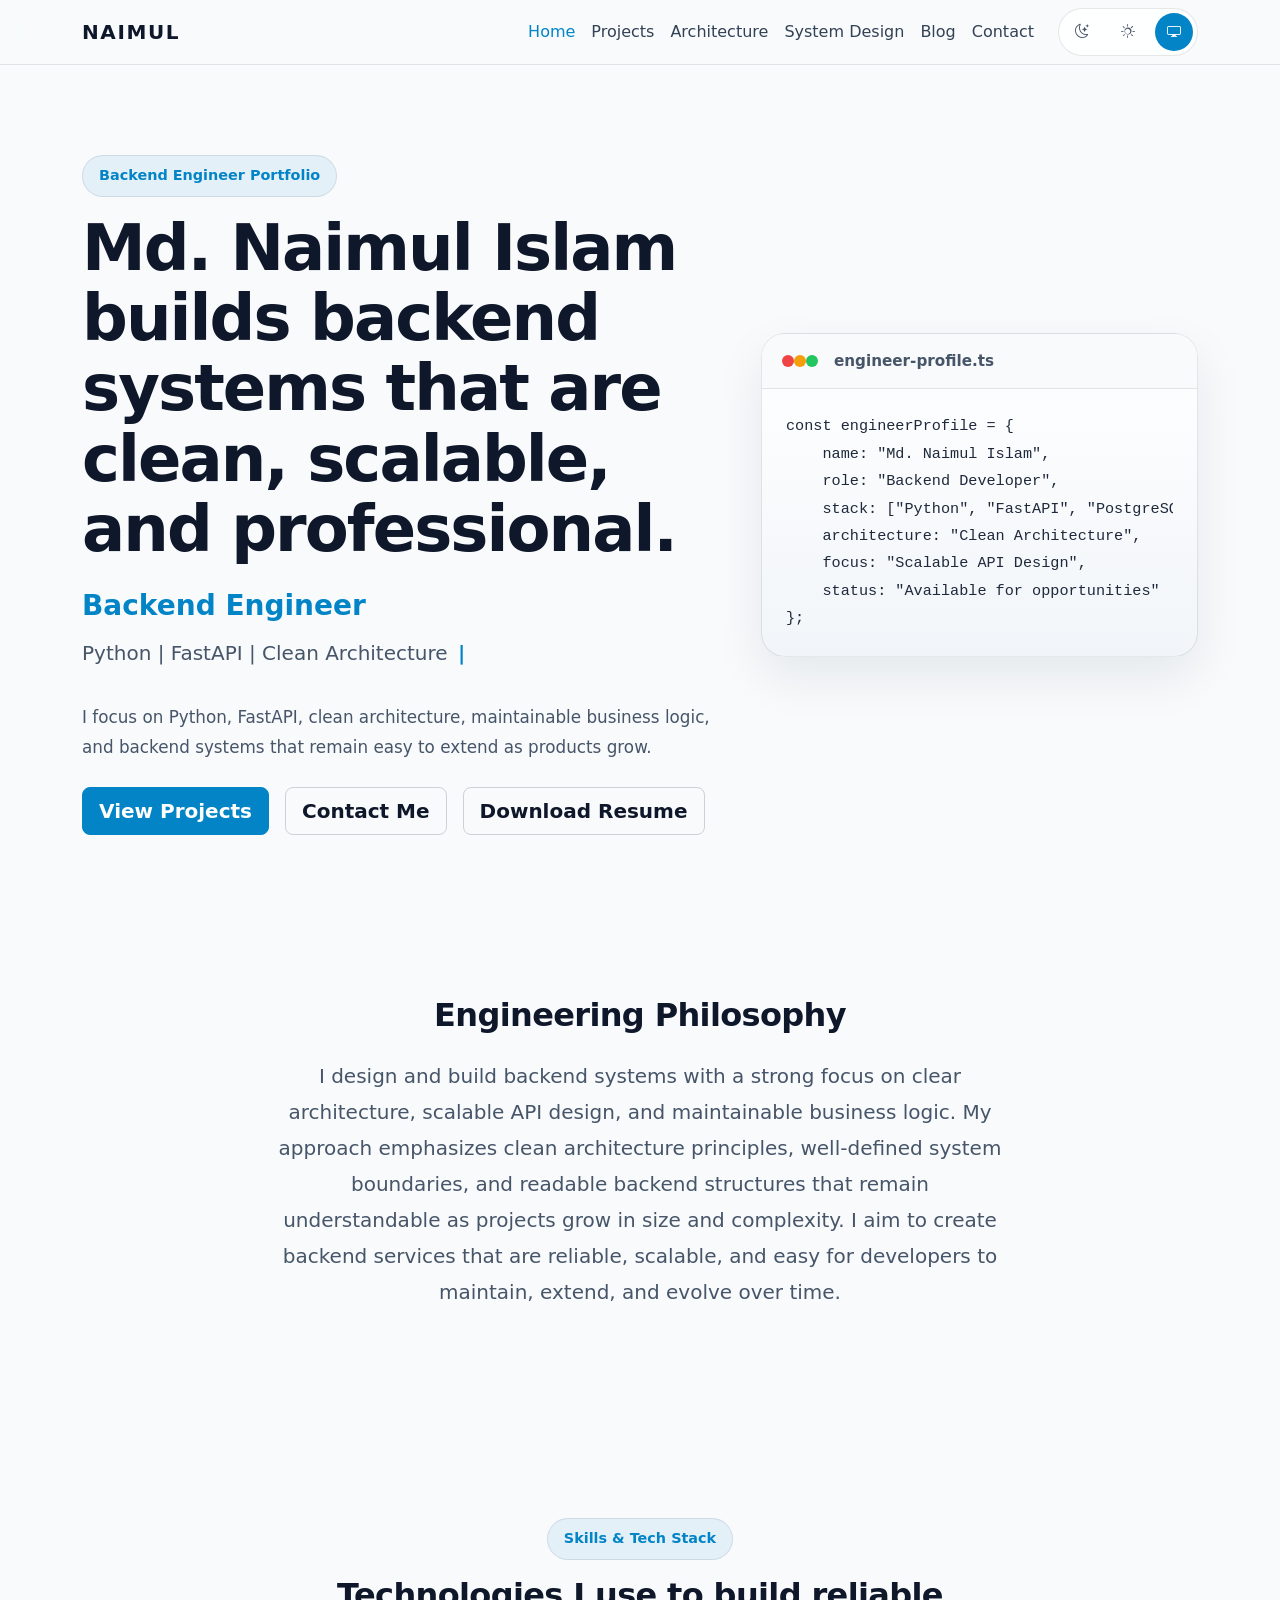
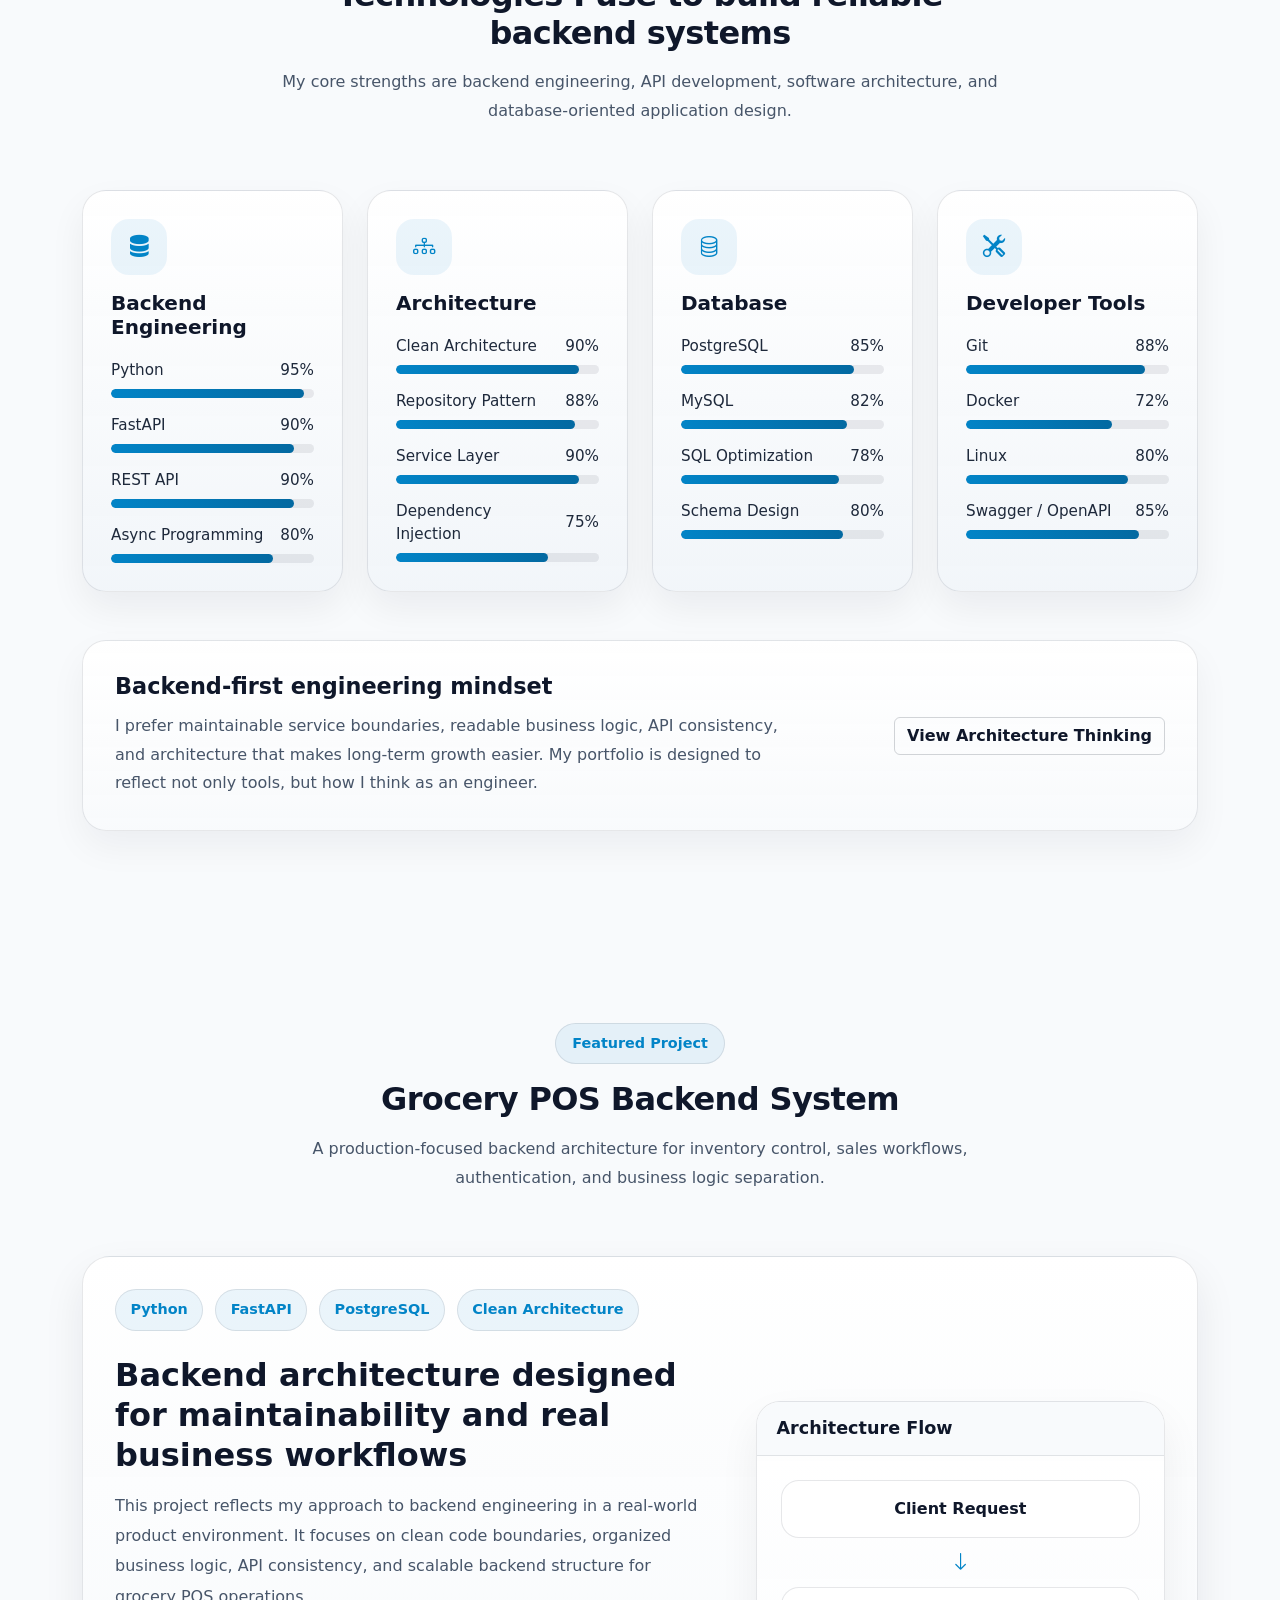
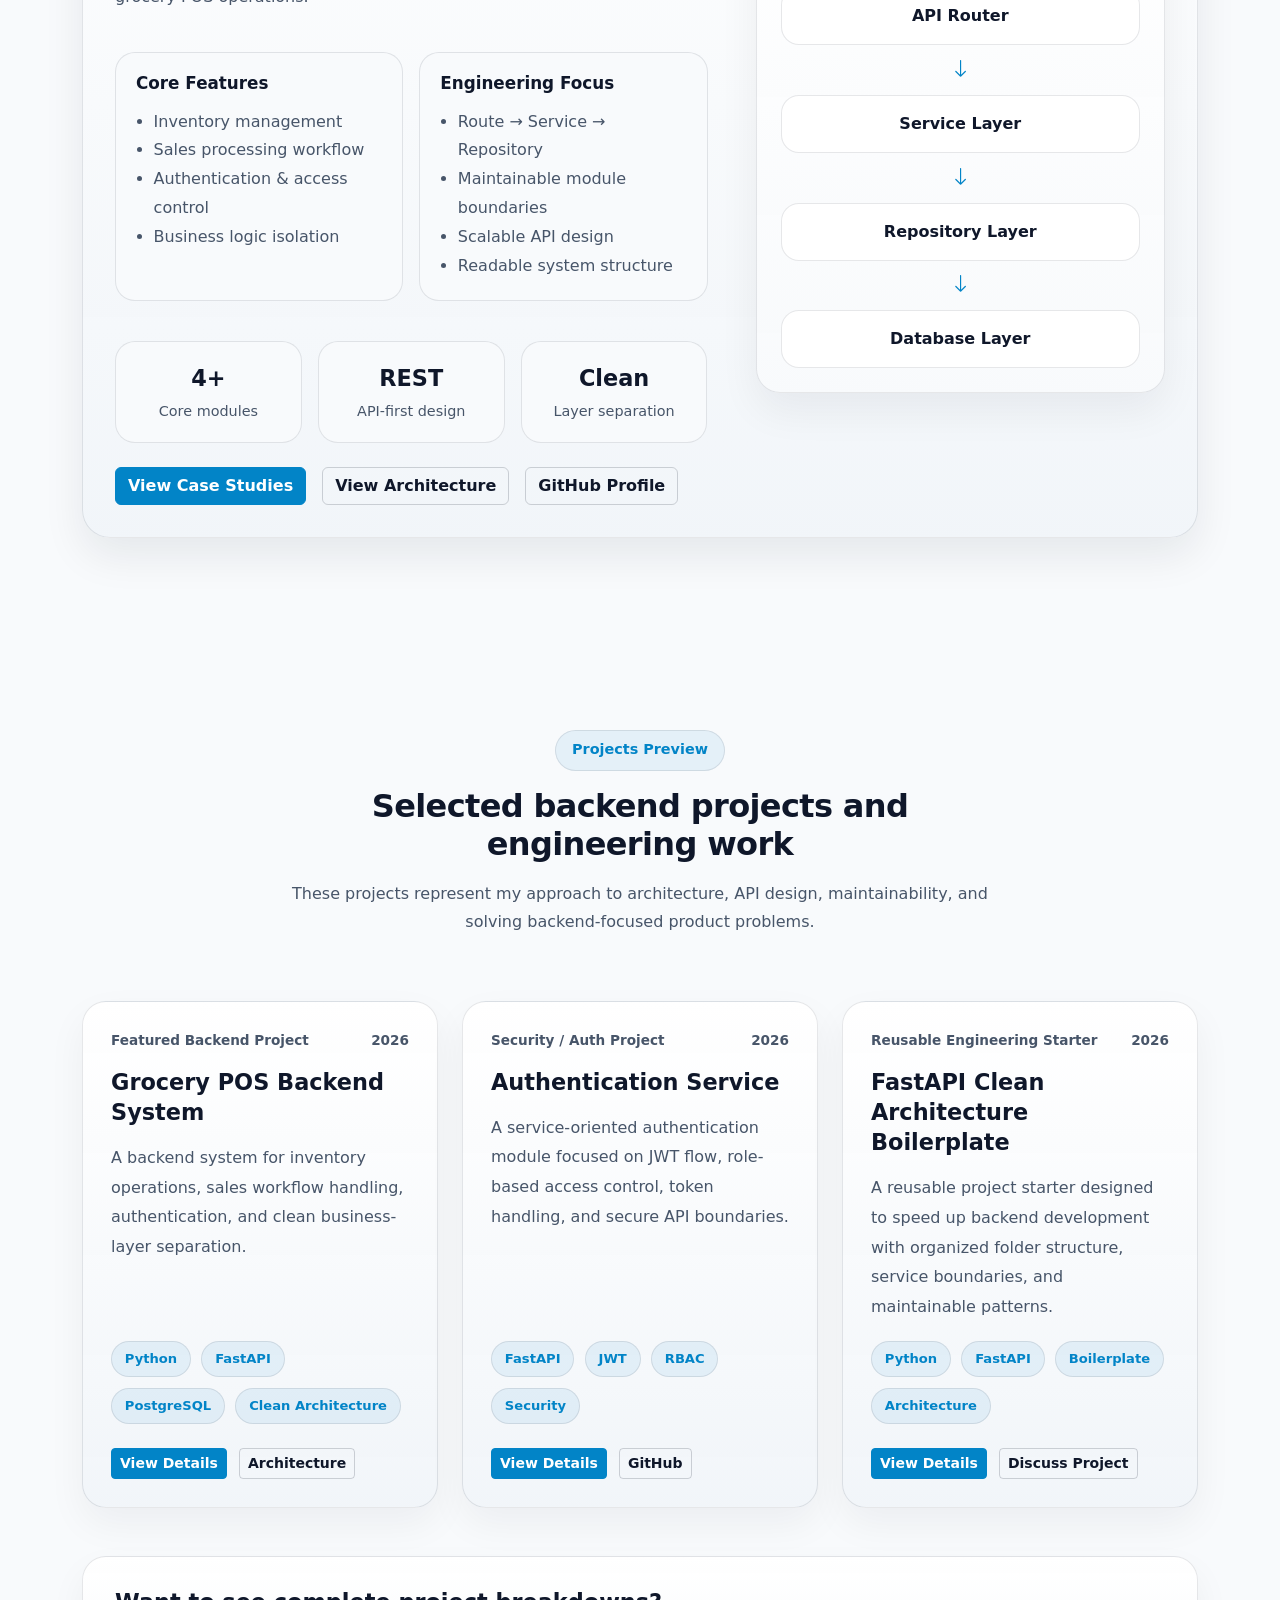
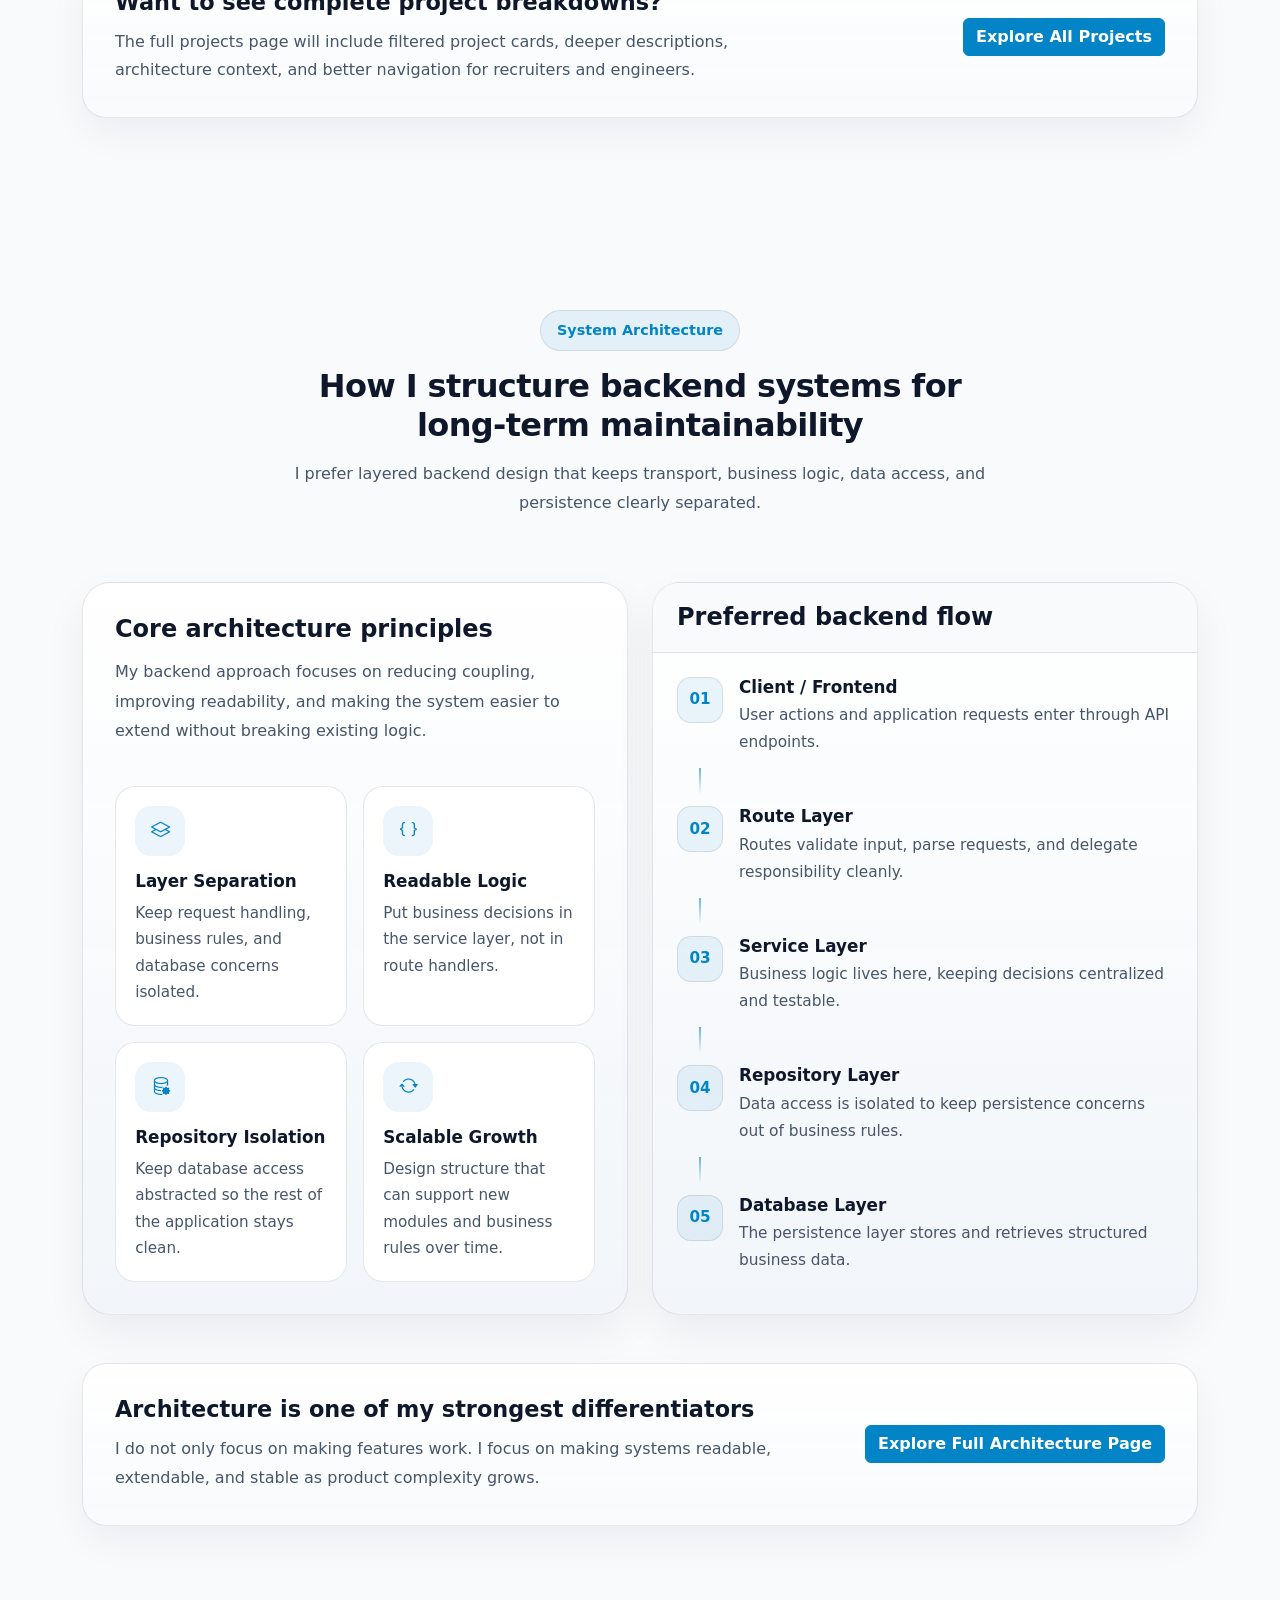
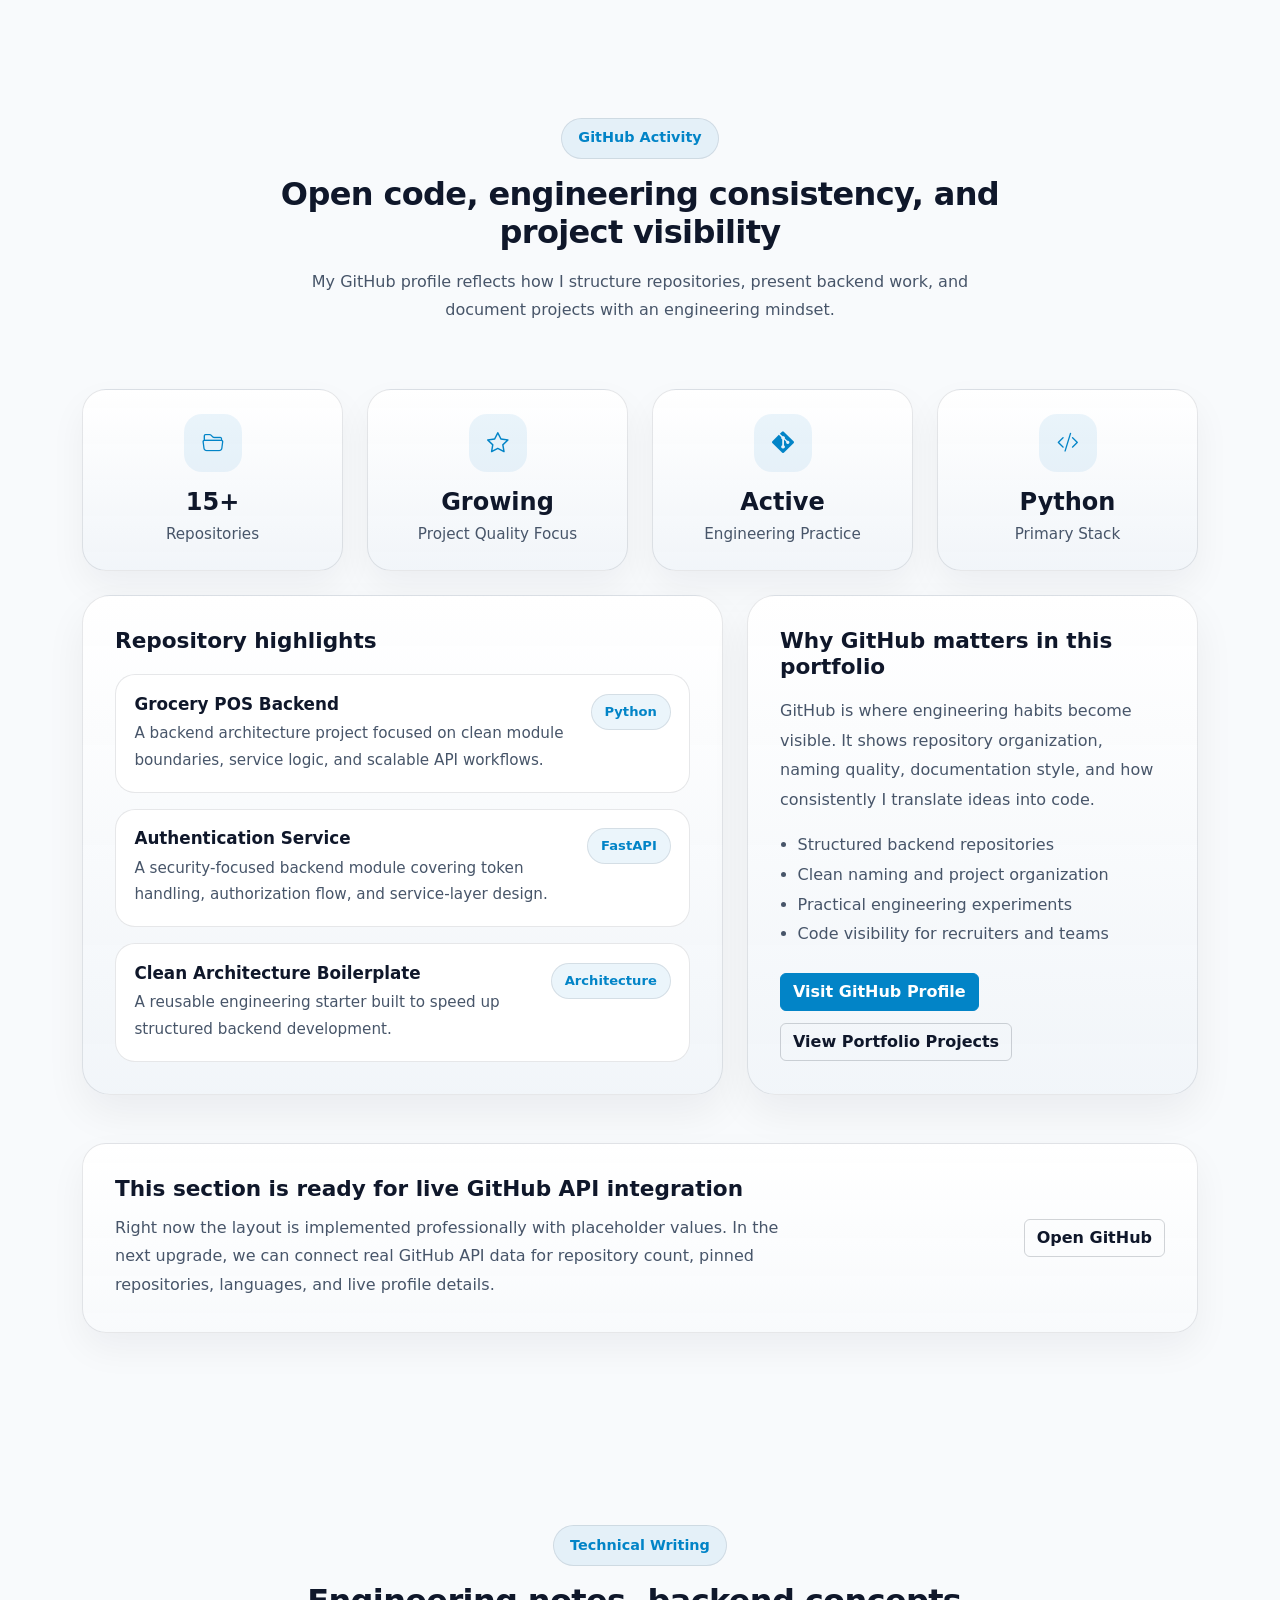
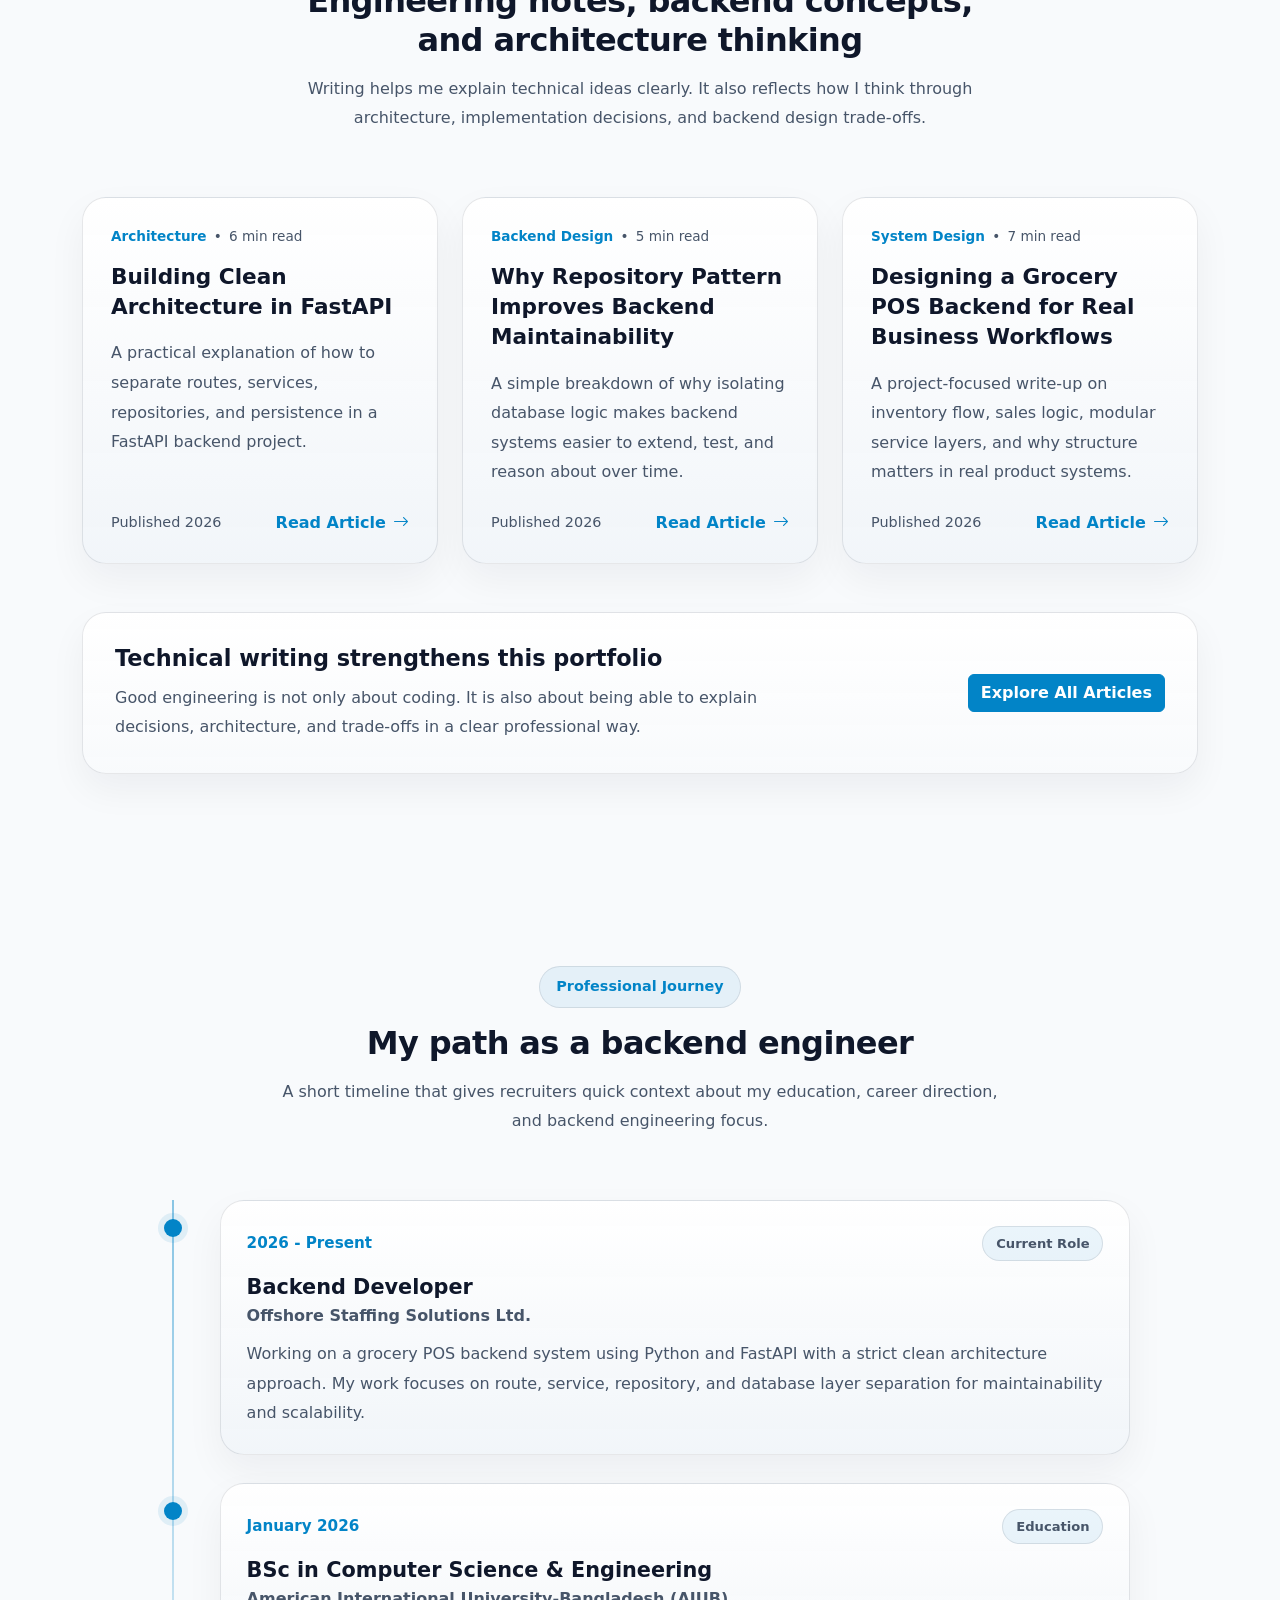
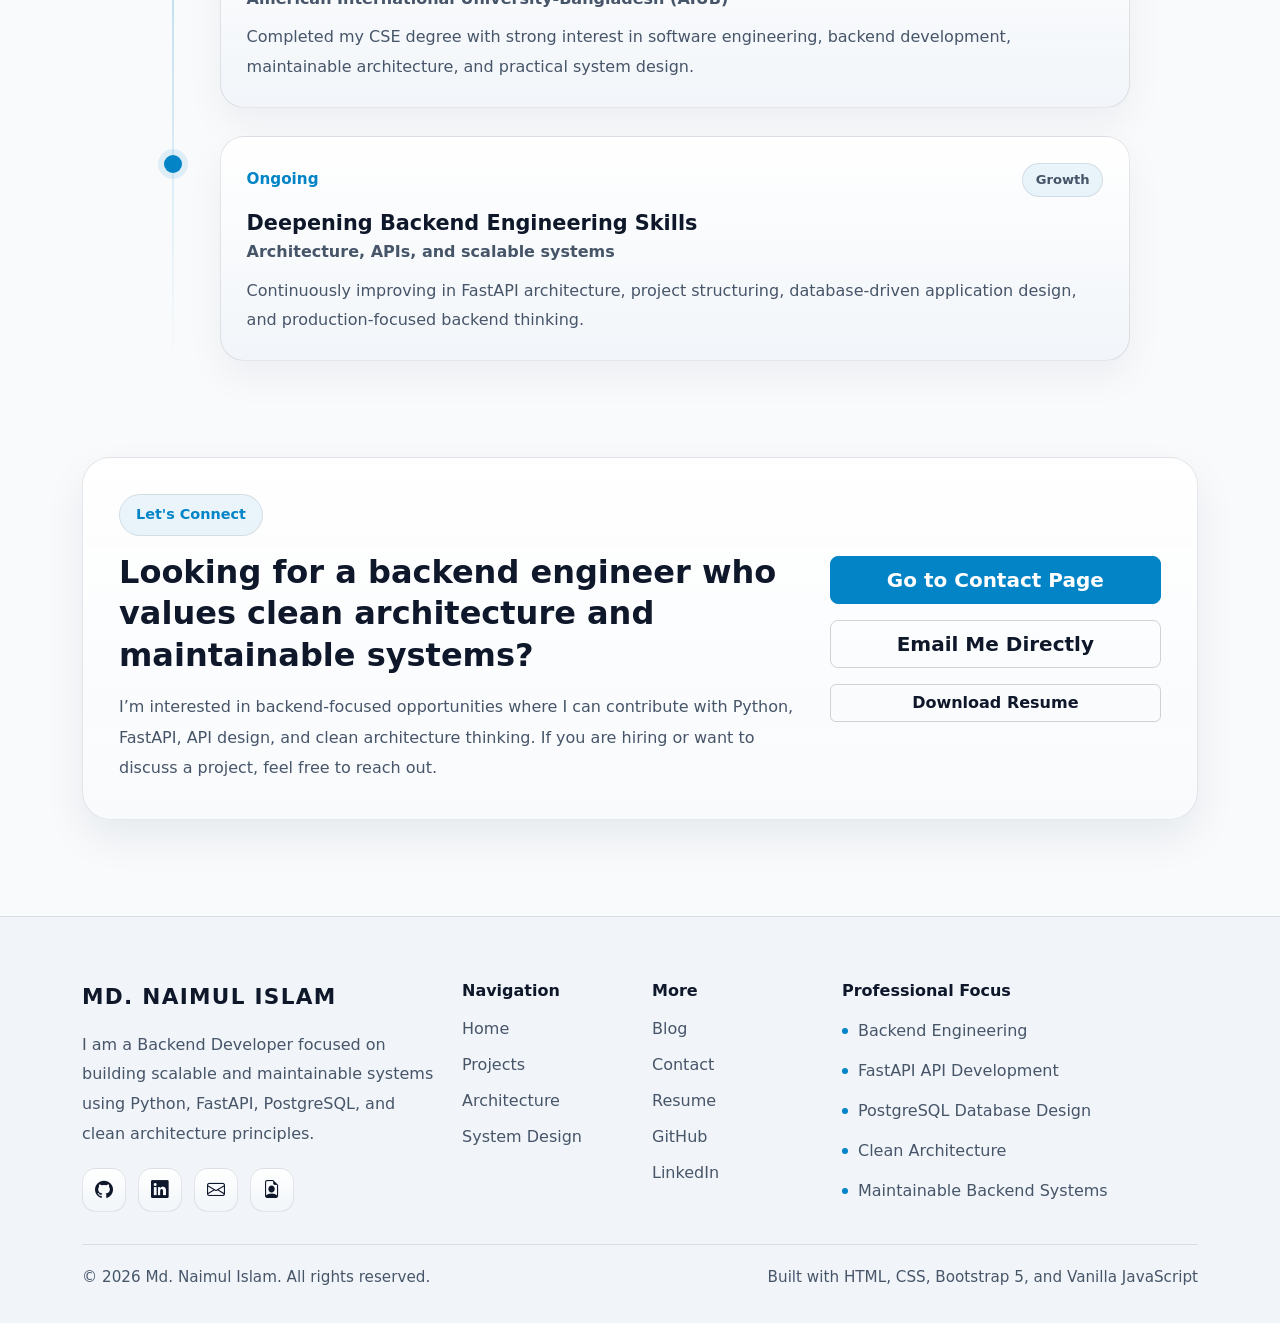
==== index.html @ 8fec39ca "Initial portfolio commit" ====
<!DOCTYPE html>
<html lang="en" data-theme="dark">

<head>
    <!--
        =========================================================
        Portfolio: Md. Naimul Islam
        Page     : Home
        Stack    : HTML + Bootstrap 5 + Vanilla JavaScript
        Purpose  : Professional backend engineer portfolio
        =========================================================
    -->

    <meta charset="UTF-8">
    <meta name="viewport" content="width=device-width, initial-scale=1.0">
    <meta name="description"
        content="Md. Naimul Islam Backend Engineer Portfolio. Python, FastAPI, Clean Architecture, scalable backend systems.">

    <title>Md. Naimul Islam | Backend Engineer</title>

    <!-- Bootstrap CSS -->
    <link href="https://cdn.jsdelivr.net/npm/bootstrap@5.3.2/dist/css/bootstrap.min.css" rel="stylesheet">

    <!-- Bootstrap Icons -->
    <link rel="stylesheet" href="https://cdn.jsdelivr.net/npm/bootstrap-icons@1.11.1/font/bootstrap-icons.css">

    <!-- Shared Styles -->
    <link rel="stylesheet" href="css/main.css">

    <!-- Theme Styles -->
    <link rel="stylesheet" href="css/theme-dark.css">
    <link rel="stylesheet" href="css/theme-light.css">
</head>

<body>
    <!-- ======================================
         NAVBAR
         ====================================== -->
    <nav class="navbar navbar-expand-lg fixed-top custom-navbar">
        <div class="container">
            <a class="navbar-brand fw-bold brand-logo" href="index.html">NAIMUL</a>

            <button class="navbar-toggler custom-toggler" type="button" data-bs-toggle="collapse"
                data-bs-target="#navbarMenu" aria-controls="navbarMenu" aria-expanded="false"
                aria-label="Toggle navigation">
                <span class="navbar-toggler-icon"></span>
            </button>

            <div class="collapse navbar-collapse" id="navbarMenu">
                <ul class="navbar-nav ms-auto align-items-lg-center">
                    <li class="nav-item">
                        <a class="nav-link active" href="index.html">Home</a>
                    </li>

                    <li class="nav-item">
                        <a class="nav-link" href="projects.html">Projects</a>
                    </li>

                    <li class="nav-item">
                        <a class="nav-link" href="architecture.html">Architecture</a>
                    </li>

                    <li class="nav-item">
                        <a class="nav-link" href="system-design.html">System Design</a>
                    </li>

                    <li class="nav-item">
                        <a class="nav-link" href="blog.html">Blog</a>
                    </li>

                    <li class="nav-item">
                        <a class="nav-link" href="contact.html">Contact</a>
                    </li>

                    <!-- Theme Selector -->
                    <li class="nav-item ms-lg-3 mt-3 mt-lg-0">
                        <div class="theme-switcher d-flex align-items-center gap-2">
                            <button class="btn btn-sm theme-btn" data-theme-value="dark" title="Dark mode"
                                aria-label="Switch to dark mode">
                                <i class="bi bi-moon-stars"></i>
                            </button>

                            <button class="btn btn-sm theme-btn" data-theme-value="light" title="Light mode"
                                aria-label="Switch to light mode">
                                <i class="bi bi-sun"></i>
                            </button>

                            <button class="btn btn-sm theme-btn" data-theme-value="system" title="System theme"
                                aria-label="Use system theme">
                                <i class="bi bi-display"></i>
                            </button>
                        </div>
                    </li>
                </ul>
            </div>
        </div>
    </nav>

    <!-- ======================================
         HERO SECTION
         ====================================== -->
    <section class="hero-section d-flex align-items-center">
        <div class="container">
            <div class="row align-items-center g-5">
                <div class="col-lg-7">
                    <span class="section-badge mb-3 d-inline-block">Backend Engineer Portfolio</span>

                    <h1 class="display-3 fw-bold hero-title">
                        Md. Naimul Islam builds backend systems that are clean, scalable, and professional.
                    </h1>

                    <h3 class="hero-subtitle mt-4">
                        Backend Engineer
                    </h3>

                    <p class="lead mt-3 hero-text">
                        <span id="typingText"></span>
                        <span class="typing-cursor">|</span>
                    </p>

                    <p class="hero-description mt-4">
                        I focus on Python, FastAPI, clean architecture, maintainable business logic,
                        and backend systems that remain easy to extend as products grow.
                    </p>

                    <div class="mt-4 d-flex flex-wrap gap-3">
                        <a href="projects.html" class="btn btn-accent btn-lg">
                            View Projects
                        </a>

                        <a href="contact.html" class="btn btn-outline-theme btn-lg">
                            Contact Me
                        </a>

                        <a href="resume/md_naimul_islam_resume.pdf" class="btn btn-outline-theme btn-lg">
                            Download Resume
                        </a>
                    </div>
                </div>

                <div class="col-lg-5">
                    <div class="profile-panel">
                        <div class="profile-panel-header">
                            <span class="profile-dot dot-red"></span>
                            <span class="profile-dot dot-yellow"></span>
                            <span class="profile-dot dot-green"></span>
                            <span class="profile-file-name ms-3">engineer-profile.ts</span>
                        </div>

                        <div class="profile-code-block">
<pre><code>const engineerProfile = {
    name: "Md. Naimul Islam",
    role: "Backend Developer",
    stack: ["Python", "FastAPI", "PostgreSQL"],
    architecture: "Clean Architecture",
    focus: "Scalable API Design",
    status: "Available for opportunities"
};</code></pre>
                        </div>
                    </div>
                </div>
            </div>
        </div>
    </section>

    <!-- ======================================
         ENGINEERING PHILOSOPHY
         ====================================== -->
    <section class="section-spacing">
        <div class="container">
            <div class="row justify-content-center">
                <div class="col-lg-8 text-center">
                    <h2 class="section-title mb-4">Engineering Philosophy</h2>

                    <p class="lead section-description">
                        I design and build backend systems with a strong focus on clear architecture, 
                        scalable API design, and maintainable business logic. 
                        My approach emphasizes clean architecture principles, well-defined system boundaries, 
                        and readable backend structures that remain understandable as projects grow in size and complexity. 
                        I aim to create backend services that are reliable, scalable, 
                        and easy for developers to maintain, extend, and evolve over time.
                    </p>
                </div>
            </div>
        </div>
    </section>

    <!-- ======================================
         SKILLS SECTION
         ====================================== -->
    <section class="section-spacing section-skills">
        <div class="container">
            <div class="row justify-content-center text-center mb-5">
                <div class="col-lg-8">
                    <span class="section-badge mb-3 d-inline-block">Skills & Tech Stack</span>
                    <h2 class="section-title mb-3">Technologies I use to build reliable backend systems</h2>
                    <p class="section-description">
                        My core strengths are backend engineering, API development, software architecture,
                        and database-oriented application design.
                    </p>
                </div>
            </div>

            <div class="row g-4">
                <div class="col-md-6 col-xl-3">
                    <div class="skill-card h-100">
                        <div class="skill-card-icon">
                            <i class="bi bi-server"></i>
                        </div>

                        <h3 class="skill-card-title">Backend Engineering</h3>

                        <ul class="skill-list">
                            <li>
                                <div class="skill-row">
                                    <span>Python</span>
                                    <span>95%</span>
                                </div>
                                <div class="skill-progress">
                                    <div class="skill-progress-bar" style="width: 95%;"></div>
                                </div>
                            </li>
                            <li>
                                <div class="skill-row">
                                    <span>FastAPI</span>
                                    <span>90%</span>
                                </div>
                                <div class="skill-progress">
                                    <div class="skill-progress-bar" style="width: 90%;"></div>
                                </div>
                            </li>
                            <li>
                                <div class="skill-row">
                                    <span>REST API</span>
                                    <span>90%</span>
                                </div>
                                <div class="skill-progress">
                                    <div class="skill-progress-bar" style="width: 90%;"></div>
                                </div>
                            </li>
                            <li>
                                <div class="skill-row">
                                    <span>Async Programming</span>
                                    <span>80%</span>
                                </div>
                                <div class="skill-progress">
                                    <div class="skill-progress-bar" style="width: 80%;"></div>
                                </div>
                            </li>
                        </ul>
                    </div>
                </div>

                <div class="col-md-6 col-xl-3">
                    <div class="skill-card h-100">
                        <div class="skill-card-icon">
                            <i class="bi bi-diagram-3"></i>
                        </div>

                        <h3 class="skill-card-title">Architecture</h3>

                        <ul class="skill-list">
                            <li>
                                <div class="skill-row">
                                    <span>Clean Architecture</span>
                                    <span>90%</span>
                                </div>
                                <div class="skill-progress">
                                    <div class="skill-progress-bar" style="width: 90%;"></div>
                                </div>
                            </li>
                            <li>
                                <div class="skill-row">
                                    <span>Repository Pattern</span>
                                    <span>88%</span>
                                </div>
                                <div class="skill-progress">
                                    <div class="skill-progress-bar" style="width: 88%;"></div>
                                </div>
                            </li>
                            <li>
                                <div class="skill-row">
                                    <span>Service Layer</span>
                                    <span>90%</span>
                                </div>
                                <div class="skill-progress">
                                    <div class="skill-progress-bar" style="width: 90%;"></div>
                                </div>
                            </li>
                            <li>
                                <div class="skill-row">
                                    <span>Dependency Injection</span>
                                    <span>75%</span>
                                </div>
                                <div class="skill-progress">
                                    <div class="skill-progress-bar" style="width: 75%;"></div>
                                </div>
                            </li>
                        </ul>
                    </div>
                </div>

                <div class="col-md-6 col-xl-3">
                    <div class="skill-card h-100">
                        <div class="skill-card-icon">
                            <i class="bi bi-database"></i>
                        </div>

                        <h3 class="skill-card-title">Database</h3>

                        <ul class="skill-list">
                            <li>
                                <div class="skill-row">
                                    <span>PostgreSQL</span>
                                    <span>85%</span>
                                </div>
                                <div class="skill-progress">
                                    <div class="skill-progress-bar" style="width: 85%;"></div>
                                </div>
                            </li>
                            <li>
                                <div class="skill-row">
                                    <span>MySQL</span>
                                    <span>82%</span>
                                </div>
                                <div class="skill-progress">
                                    <div class="skill-progress-bar" style="width: 82%;"></div>
                                </div>
                            </li>
                            <li>
                                <div class="skill-row">
                                    <span>SQL Optimization</span>
                                    <span>78%</span>
                                </div>
                                <div class="skill-progress">
                                    <div class="skill-progress-bar" style="width: 78%;"></div>
                                </div>
                            </li>
                            <li>
                                <div class="skill-row">
                                    <span>Schema Design</span>
                                    <span>80%</span>
                                </div>
                                <div class="skill-progress">
                                    <div class="skill-progress-bar" style="width: 80%;"></div>
                                </div>
                            </li>
                        </ul>
                    </div>
                </div>

                <div class="col-md-6 col-xl-3">
                    <div class="skill-card h-100">
                        <div class="skill-card-icon">
                            <i class="bi bi-tools"></i>
                        </div>

                        <h3 class="skill-card-title">Developer Tools</h3>

                        <ul class="skill-list">
                            <li>
                                <div class="skill-row">
                                    <span>Git</span>
                                    <span>88%</span>
                                </div>
                                <div class="skill-progress">
                                    <div class="skill-progress-bar" style="width: 88%;"></div>
                                </div>
                            </li>
                            <li>
                                <div class="skill-row">
                                    <span>Docker</span>
                                    <span>72%</span>
                                </div>
                                <div class="skill-progress">
                                    <div class="skill-progress-bar" style="width: 72%;"></div>
                                </div>
                            </li>
                            <li>
                                <div class="skill-row">
                                    <span>Linux</span>
                                    <span>80%</span>
                                </div>
                                <div class="skill-progress">
                                    <div class="skill-progress-bar" style="width: 80%;"></div>
                                </div>
                            </li>
                            <li>
                                <div class="skill-row">
                                    <span>Swagger / OpenAPI</span>
                                    <span>85%</span>
                                </div>
                                <div class="skill-progress">
                                    <div class="skill-progress-bar" style="width: 85%;"></div>
                                </div>
                            </li>
                        </ul>
                    </div>
                </div>
            </div>

            <div class="row mt-5">
                <div class="col-12">
                    <div class="skills-summary-box">
                        <div class="row g-4 align-items-center">
                            <div class="col-lg-8">
                                <h3 class="skills-summary-title">Backend-first engineering mindset</h3>
                                <p class="skills-summary-text mb-0">
                                    I prefer maintainable service boundaries, readable business logic,
                                    API consistency, and architecture that makes long-term growth easier.
                                    My portfolio is designed to reflect not only tools, but how I think as an engineer.
                                </p>
                            </div>

                            <div class="col-lg-4 text-lg-end">
                                <a href="architecture.html" class="btn btn-outline-theme">
                                    View Architecture Thinking
                                </a>
                            </div>
                        </div>
                    </div>
                </div>
            </div>
        </div>
    </section>

    <!-- ======================================
         FEATURED PROJECT SECTION
         ====================================== -->
    <section class="section-spacing section-featured-project">
        <div class="container">
            <div class="row justify-content-center text-center mb-5">
                <div class="col-lg-8">
                    <span class="section-badge mb-3 d-inline-block">Featured Project</span>
                    <h2 class="section-title mb-3">Grocery POS Backend System</h2>
                    <p class="section-description">
                        A production-focused backend architecture for inventory control, sales workflows,
                        authentication, and business logic separation.
                    </p>
                </div>
            </div>

            <div class="featured-project-card">
                <div class="row g-5 align-items-center">
                    <div class="col-lg-7">
                        <div class="featured-project-content">
                            <div class="project-meta-list mb-4">
                                <span class="project-tech-badge">Python</span>
                                <span class="project-tech-badge">FastAPI</span>
                                <span class="project-tech-badge">PostgreSQL</span>
                                <span class="project-tech-badge">Clean Architecture</span>
                            </div>

                            <h3 class="featured-project-title">
                                Backend architecture designed for maintainability and real business workflows
                            </h3>

                            <p class="featured-project-text mt-3">
                                This project reflects my approach to backend engineering in a real-world product environment.
                                It focuses on clean code boundaries, organized business logic, API consistency,
                                and scalable backend structure for grocery POS operations.
                            </p>

                            <div class="row g-3 mt-4">
                                <div class="col-sm-6">
                                    <div class="project-info-box">
                                        <h4 class="project-info-title">Core Features</h4>
                                        <ul class="project-info-list">
                                            <li>Inventory management</li>
                                            <li>Sales processing workflow</li>
                                            <li>Authentication & access control</li>
                                            <li>Business logic isolation</li>
                                        </ul>
                                    </div>
                                </div>

                                <div class="col-sm-6">
                                    <div class="project-info-box">
                                        <h4 class="project-info-title">Engineering Focus</h4>
                                        <ul class="project-info-list">
                                            <li>Route → Service → Repository</li>
                                            <li>Maintainable module boundaries</li>
                                            <li>Scalable API design</li>
                                            <li>Readable system structure</li>
                                        </ul>
                                    </div>
                                </div>
                            </div>

                            <div class="row g-3 mt-4">
                                <div class="col-sm-4">
                                    <div class="project-stat-box">
                                        <span class="project-stat-number">4+</span>
                                        <span class="project-stat-label">Core modules</span>
                                    </div>
                                </div>

                                <div class="col-sm-4">
                                    <div class="project-stat-box">
                                        <span class="project-stat-number">REST</span>
                                        <span class="project-stat-label">API-first design</span>
                                    </div>
                                </div>

                                <div class="col-sm-4">
                                    <div class="project-stat-box">
                                        <span class="project-stat-number">Clean</span>
                                        <span class="project-stat-label">Layer separation</span>
                                    </div>
                                </div>
                            </div>

                            <div class="mt-4 d-flex flex-wrap gap-3">
                                <a href="projects.html" class="btn btn-accent">
                                    View Case Studies
                                </a>

                                <a href="architecture.html" class="btn btn-outline-theme">
                                    View Architecture
                                </a>

                                <a href="https://github.com/mdnaimul16" target="_blank" rel="noopener noreferrer"
                                    class="btn btn-outline-theme">
                                    GitHub Profile
                                </a>
                            </div>
                        </div>
                    </div>

                    <div class="col-lg-5">
                        <div class="architecture-flow-card">
                            <div class="architecture-flow-header">
                                <h4 class="architecture-flow-title mb-0">Architecture Flow</h4>
                            </div>

                            <div class="architecture-flow-body">
                                <div class="flow-step">Client Request</div>
                                <div class="flow-arrow"><i class="bi bi-arrow-down"></i></div>

                                <div class="flow-step">API Router</div>
                                <div class="flow-arrow"><i class="bi bi-arrow-down"></i></div>

                                <div class="flow-step">Service Layer</div>
                                <div class="flow-arrow"><i class="bi bi-arrow-down"></i></div>

                                <div class="flow-step">Repository Layer</div>
                                <div class="flow-arrow"><i class="bi bi-arrow-down"></i></div>

                                <div class="flow-step">Database Layer</div>
                            </div>
                        </div>
                    </div>
                </div>
            </div>
        </div>
    </section>

    <!-- ======================================
         PROJECTS PREVIEW SECTION
         ====================================== -->
    <section class="section-spacing section-projects-preview">
        <div class="container">
            <div class="row justify-content-center text-center mb-5">
                <div class="col-lg-8">
                    <span class="section-badge mb-3 d-inline-block">Projects Preview</span>
                    <h2 class="section-title mb-3">Selected backend projects and engineering work</h2>
                    <p class="section-description">
                        These projects represent my approach to architecture, API design, maintainability,
                        and solving backend-focused product problems.
                    </p>
                </div>
            </div>

            <div class="row g-4">
                <div class="col-md-6 col-xl-4">
                    <article class="project-preview-card h-100">
                        <div class="project-preview-top">
                            <span class="project-preview-type">Featured Backend Project</span>
                            <span class="project-preview-year">2026</span>
                        </div>

                        <h3 class="project-preview-title">Grocery POS Backend System</h3>

                        <p class="project-preview-text">
                            A backend system for inventory operations, sales workflow handling,
                            authentication, and clean business-layer separation.
                        </p>

                        <div class="project-preview-tags">
                            <span class="project-preview-tag">Python</span>
                            <span class="project-preview-tag">FastAPI</span>
                            <span class="project-preview-tag">PostgreSQL</span>
                            <span class="project-preview-tag">Clean Architecture</span>
                        </div>

                        <div class="project-preview-footer">
                            <a href="projects.html" class="btn btn-accent btn-sm">View Details</a>
                            <a href="architecture.html" class="btn btn-outline-theme btn-sm">Architecture</a>
                        </div>
                    </article>
                </div>

                <div class="col-md-6 col-xl-4">
                    <article class="project-preview-card h-100">
                        <div class="project-preview-top">
                            <span class="project-preview-type">Security / Auth Project</span>
                            <span class="project-preview-year">2026</span>
                        </div>

                        <h3 class="project-preview-title">Authentication Service</h3>

                        <p class="project-preview-text">
                            A service-oriented authentication module focused on JWT flow,
                            role-based access control, token handling, and secure API boundaries.
                        </p>

                        <div class="project-preview-tags">
                            <span class="project-preview-tag">FastAPI</span>
                            <span class="project-preview-tag">JWT</span>
                            <span class="project-preview-tag">RBAC</span>
                            <span class="project-preview-tag">Security</span>
                        </div>

                        <div class="project-preview-footer">
                            <a href="projects.html" class="btn btn-accent btn-sm">View Details</a>
                            <a href="https://github.com/mdnaimul16" target="_blank" rel="noopener noreferrer"
                                class="btn btn-outline-theme btn-sm">GitHub</a>
                        </div>
                    </article>
                </div>

                <div class="col-md-6 col-xl-4">
                    <article class="project-preview-card h-100">
                        <div class="project-preview-top">
                            <span class="project-preview-type">Reusable Engineering Starter</span>
                            <span class="project-preview-year">2026</span>
                        </div>

                        <h3 class="project-preview-title">FastAPI Clean Architecture Boilerplate</h3>

                        <p class="project-preview-text">
                            A reusable project starter designed to speed up backend development with
                            organized folder structure, service boundaries, and maintainable patterns.
                        </p>

                        <div class="project-preview-tags">
                            <span class="project-preview-tag">Python</span>
                            <span class="project-preview-tag">FastAPI</span>
                            <span class="project-preview-tag">Boilerplate</span>
                            <span class="project-preview-tag">Architecture</span>
                        </div>

                        <div class="project-preview-footer">
                            <a href="projects.html" class="btn btn-accent btn-sm">View Details</a>
                            <a href="contact.html" class="btn btn-outline-theme btn-sm">Discuss Project</a>
                        </div>
                    </article>
                </div>
            </div>

            <div class="row mt-5">
                <div class="col-12">
                    <div class="projects-preview-cta">
                        <div class="row g-4 align-items-center">
                            <div class="col-lg-8">
                                <h3 class="projects-preview-cta-title">Want to see complete project breakdowns?</h3>
                                <p class="projects-preview-cta-text mb-0">
                                    The full projects page will include filtered project cards, deeper descriptions,
                                    architecture context, and better navigation for recruiters and engineers.
                                </p>
                            </div>

                            <div class="col-lg-4 text-lg-end">
                                <a href="projects.html" class="btn btn-accent">
                                    Explore All Projects
                                </a>
                            </div>
                        </div>
                    </div>
                </div>
            </div>
        </div>
    </section>

    <!-- ======================================
         SYSTEM ARCHITECTURE SECTION
         ====================================== -->
    <section class="section-spacing section-system-architecture">
        <div class="container">
            <div class="row justify-content-center text-center mb-5">
                <div class="col-lg-8">
                    <span class="section-badge mb-3 d-inline-block">System Architecture</span>
                    <h2 class="section-title mb-3">How I structure backend systems for long-term maintainability</h2>
                    <p class="section-description">
                        I prefer layered backend design that keeps transport, business logic,
                        data access, and persistence clearly separated.
                    </p>
                </div>
            </div>

            <div class="row g-4 align-items-stretch">
                <div class="col-lg-6">
                    <div class="architecture-principles-card h-100">
                        <h3 class="architecture-block-title">Core architecture principles</h3>
                        <p class="architecture-block-text">
                            My backend approach focuses on reducing coupling, improving readability,
                            and making the system easier to extend without breaking existing logic.
                        </p>

                        <div class="row g-3 mt-2">
                            <div class="col-sm-6">
                                <div class="architecture-principle-box">
                                    <div class="architecture-principle-icon">
                                        <i class="bi bi-layers"></i>
                                    </div>
                                    <h4 class="architecture-principle-title">Layer Separation</h4>
                                    <p class="architecture-principle-text">
                                        Keep request handling, business rules, and database concerns isolated.
                                    </p>
                                </div>
                            </div>

                            <div class="col-sm-6">
                                <div class="architecture-principle-box">
                                    <div class="architecture-principle-icon">
                                        <i class="bi bi-braces"></i>
                                    </div>
                                    <h4 class="architecture-principle-title">Readable Logic</h4>
                                    <p class="architecture-principle-text">
                                        Put business decisions in the service layer, not in route handlers.
                                    </p>
                                </div>
                            </div>

                            <div class="col-sm-6">
                                <div class="architecture-principle-box">
                                    <div class="architecture-principle-icon">
                                        <i class="bi bi-database-gear"></i>
                                    </div>
                                    <h4 class="architecture-principle-title">Repository Isolation</h4>
                                    <p class="architecture-principle-text">
                                        Keep database access abstracted so the rest of the application stays clean.
                                    </p>
                                </div>
                            </div>

                            <div class="col-sm-6">
                                <div class="architecture-principle-box">
                                    <div class="architecture-principle-icon">
                                        <i class="bi bi-arrow-repeat"></i>
                                    </div>
                                    <h4 class="architecture-principle-title">Scalable Growth</h4>
                                    <p class="architecture-principle-text">
                                        Design structure that can support new modules and business rules over time.
                                    </p>
                                </div>
                            </div>
                        </div>
                    </div>
                </div>

                <div class="col-lg-6">
                    <div class="system-architecture-card h-100">
                        <div class="system-architecture-header">
                            <h3 class="architecture-block-title mb-0">Preferred backend flow</h3>
                        </div>

                        <div class="system-architecture-body">
                            <div class="system-flow-step">
                                <span class="system-flow-index">01</span>
                                <div class="system-flow-content">
                                    <h4>Client / Frontend</h4>
                                    <p>User actions and application requests enter through API endpoints.</p>
                                </div>
                            </div>

                            <div class="system-flow-connector"></div>

                            <div class="system-flow-step">
                                <span class="system-flow-index">02</span>
                                <div class="system-flow-content">
                                    <h4>Route Layer</h4>
                                    <p>Routes validate input, parse requests, and delegate responsibility cleanly.</p>
                                </div>
                            </div>

                            <div class="system-flow-connector"></div>

                            <div class="system-flow-step">
                                <span class="system-flow-index">03</span>
                                <div class="system-flow-content">
                                    <h4>Service Layer</h4>
                                    <p>Business logic lives here, keeping decisions centralized and testable.</p>
                                </div>
                            </div>

                            <div class="system-flow-connector"></div>

                            <div class="system-flow-step">
                                <span class="system-flow-index">04</span>
                                <div class="system-flow-content">
                                    <h4>Repository Layer</h4>
                                    <p>Data access is isolated to keep persistence concerns out of business rules.</p>
                                </div>
                            </div>

                            <div class="system-flow-connector"></div>

                            <div class="system-flow-step">
                                <span class="system-flow-index">05</span>
                                <div class="system-flow-content">
                                    <h4>Database Layer</h4>
                                    <p>The persistence layer stores and retrieves structured business data.</p>
                                </div>
                            </div>
                        </div>
                    </div>
                </div>
            </div>

            <div class="row mt-5">
                <div class="col-12">
                    <div class="architecture-cta-box">
                        <div class="row g-4 align-items-center">
                            <div class="col-lg-8">
                                <h3 class="architecture-cta-title">Architecture is one of my strongest differentiators</h3>
                                <p class="architecture-cta-text mb-0">
                                    I do not only focus on making features work. I focus on making systems readable,
                                    extendable, and stable as product complexity grows.
                                </p>
                            </div>

                            <div class="col-lg-4 text-lg-end">
                                <a href="architecture.html" class="btn btn-accent">
                                    Explore Full Architecture Page
                                </a>
                            </div>
                        </div>
                    </div>
                </div>
            </div>
        </div>
    </section>

    <!-- ======================================
         GITHUB ACTIVITY SECTION
         ====================================== -->
    <section class="section-spacing section-github-activity">
        <div class="container">
            <div class="row justify-content-center text-center mb-5">
                <div class="col-lg-8">
                    <span class="section-badge mb-3 d-inline-block">GitHub Activity</span>
                    <h2 class="section-title mb-3">Open code, engineering consistency, and project visibility</h2>
                    <p class="section-description">
                        My GitHub profile reflects how I structure repositories, present backend work,
                        and document projects with an engineering mindset.
                    </p>
                </div>
            </div>

            <div class="row g-4 mb-4">
                <div class="col-sm-6 col-xl-3">
                    <div class="github-stat-card h-100">
                        <div class="github-stat-icon">
                            <i class="bi bi-folder2-open"></i>
                        </div>
                        <span class="github-stat-number" id="githubReposCount">15+</span>
                        <span class="github-stat-label">Repositories</span>
                    </div>
                </div>

                <div class="col-sm-6 col-xl-3">
                    <div class="github-stat-card h-100">
                        <div class="github-stat-icon">
                            <i class="bi bi-star"></i>
                        </div>
                        <span class="github-stat-number" id="githubStarsCount">Growing</span>
                        <span class="github-stat-label">Project Quality Focus</span>
                    </div>
                </div>

                <div class="col-sm-6 col-xl-3">
                    <div class="github-stat-card h-100">
                        <div class="github-stat-icon">
                            <i class="bi bi-git"></i>
                        </div>
                        <span class="github-stat-number" id="githubActivityLevel">Active</span>
                        <span class="github-stat-label">Engineering Practice</span>
                    </div>
                </div>

                <div class="col-sm-6 col-xl-3">
                    <div class="github-stat-card h-100">
                        <div class="github-stat-icon">
                            <i class="bi bi-code-slash"></i>
                        </div>
                        <span class="github-stat-number" id="githubPrimaryStack">Python</span>
                        <span class="github-stat-label">Primary Stack</span>
                    </div>
                </div>
            </div>

            <div class="row g-4 align-items-stretch">
                <div class="col-lg-7">
                    <div class="github-repositories-card h-100">
                        <div class="github-card-header">
                            <h3 class="github-card-title mb-0">Repository highlights</h3>
                        </div>

                        <div class="github-card-body">
                            <div class="repo-highlight-item">
                                <div class="repo-highlight-main">
                                    <h4>Grocery POS Backend</h4>
                                    <p>
                                        A backend architecture project focused on clean module boundaries,
                                        service logic, and scalable API workflows.
                                    </p>
                                </div>
                                <span class="repo-language-badge">Python</span>
                            </div>

                            <div class="repo-highlight-item">
                                <div class="repo-highlight-main">
                                    <h4>Authentication Service</h4>
                                    <p>
                                        A security-focused backend module covering token handling,
                                        authorization flow, and service-layer design.
                                    </p>
                                </div>
                                <span class="repo-language-badge">FastAPI</span>
                            </div>

                            <div class="repo-highlight-item">
                                <div class="repo-highlight-main">
                                    <h4>Clean Architecture Boilerplate</h4>
                                    <p>
                                        A reusable engineering starter built to speed up structured backend development.
                                    </p>
                                </div>
                                <span class="repo-language-badge">Architecture</span>
                            </div>
                        </div>
                    </div>
                </div>

                <div class="col-lg-5">
                    <div class="github-summary-card h-100">
                        <h3 class="github-card-title">Why GitHub matters in this portfolio</h3>

                        <p class="github-summary-text">
                            GitHub is where engineering habits become visible. It shows repository organization,
                            naming quality, documentation style, and how consistently I translate ideas into code.
                        </p>

                        <ul class="github-summary-list">
                            <li>Structured backend repositories</li>
                            <li>Clean naming and project organization</li>
                            <li>Practical engineering experiments</li>
                            <li>Code visibility for recruiters and teams</li>
                        </ul>

                        <div class="github-summary-actions">
                            <a href="https://github.com/mdnaimul16" target="_blank" rel="noopener noreferrer"
                                class="btn btn-accent">
                                Visit GitHub Profile
                            </a>

                            <a href="projects.html" class="btn btn-outline-theme">
                                View Portfolio Projects
                            </a>
                        </div>
                    </div>
                </div>
            </div>

            <div class="row mt-5">
                <div class="col-12">
                    <div class="github-contribution-box">
                        <div class="row g-4 align-items-center">
                            <div class="col-lg-8">
                                <h3 class="github-contribution-title">This section is ready for live GitHub API integration</h3>
                                <p class="github-contribution-text mb-0">
                                    Right now the layout is implemented professionally with placeholder values.
                                    In the next upgrade, we can connect real GitHub API data for repository count,
                                    pinned repositories, languages, and live profile details.
                                </p>
                            </div>

                            <div class="col-lg-4 text-lg-end">
                                <a href="https://github.com/mdnaimul16" target="_blank" rel="noopener noreferrer"
                                    class="btn btn-outline-theme">
                                    Open GitHub
                                </a>
                            </div>
                        </div>
                    </div>
                </div>
            </div>
        </div>
    </section>

    <!-- ======================================
         BLOG PREVIEW SECTION
         ====================================== -->
    <section class="section-spacing section-blog-preview">
        <div class="container">
            <div class="row justify-content-center text-center mb-5">
                <div class="col-lg-8">
                    <span class="section-badge mb-3 d-inline-block">Technical Writing</span>
                    <h2 class="section-title mb-3">Engineering notes, backend concepts, and architecture thinking</h2>
                    <p class="section-description">
                        Writing helps me explain technical ideas clearly. It also reflects how I think through
                        architecture, implementation decisions, and backend design trade-offs.
                    </p>
                </div>
            </div>

            <div class="row g-4">
                <div class="col-md-6 col-xl-4">
                    <article class="blog-preview-card h-100">
                        <div class="blog-preview-meta">
                            <span class="blog-preview-category">Architecture</span>
                            <span class="blog-preview-separator">•</span>
                            <span class="blog-preview-readtime">6 min read</span>
                        </div>

                        <h3 class="blog-preview-title">
                            Building Clean Architecture in FastAPI
                        </h3>

                        <p class="blog-preview-text">
                            A practical explanation of how to separate routes, services, repositories,
                            and persistence in a FastAPI backend project.
                        </p>

                        <div class="blog-preview-footer">
                            <span class="blog-preview-date">Published 2026</span>
                            <a href="blog.html" class="blog-preview-link">
                                Read Article <i class="bi bi-arrow-right"></i>
                            </a>
                        </div>
                    </article>
                </div>

                <div class="col-md-6 col-xl-4">
                    <article class="blog-preview-card h-100">
                        <div class="blog-preview-meta">
                            <span class="blog-preview-category">Backend Design</span>
                            <span class="blog-preview-separator">•</span>
                            <span class="blog-preview-readtime">5 min read</span>
                        </div>

                        <h3 class="blog-preview-title">
                            Why Repository Pattern Improves Backend Maintainability
                        </h3>

                        <p class="blog-preview-text">
                            A simple breakdown of why isolating database logic makes backend systems
                            easier to extend, test, and reason about over time.
                        </p>

                        <div class="blog-preview-footer">
                            <span class="blog-preview-date">Published 2026</span>
                            <a href="blog.html" class="blog-preview-link">
                                Read Article <i class="bi bi-arrow-right"></i>
                            </a>
                        </div>
                    </article>
                </div>

                <div class="col-md-6 col-xl-4">
                    <article class="blog-preview-card h-100">
                        <div class="blog-preview-meta">
                            <span class="blog-preview-category">System Design</span>
                            <span class="blog-preview-separator">•</span>
                            <span class="blog-preview-readtime">7 min read</span>
                        </div>

                        <h3 class="blog-preview-title">
                            Designing a Grocery POS Backend for Real Business Workflows
                        </h3>

                        <p class="blog-preview-text">
                            A project-focused write-up on inventory flow, sales logic, modular service layers,
                            and why structure matters in real product systems.
                        </p>

                        <div class="blog-preview-footer">
                            <span class="blog-preview-date">Published 2026</span>
                            <a href="blog.html" class="blog-preview-link">
                                Read Article <i class="bi bi-arrow-right"></i>
                            </a>
                        </div>
                    </article>
                </div>
            </div>

            <div class="row mt-5">
                <div class="col-12">
                    <div class="blog-preview-cta-box">
                        <div class="row g-4 align-items-center">
                            <div class="col-lg-8">
                                <h3 class="blog-preview-cta-title">Technical writing strengthens this portfolio</h3>
                                <p class="blog-preview-cta-text mb-0">
                                    Good engineering is not only about coding. It is also about being able to
                                    explain decisions, architecture, and trade-offs in a clear professional way.
                                </p>
                            </div>

                            <div class="col-lg-4 text-lg-end">
                                <a href="blog.html" class="btn btn-accent">
                                    Explore All Articles
                                </a>
                            </div>
                        </div>
                    </div>
                </div>
            </div>
        </div>
    </section>

    <!-- ======================================
         TIMELINE SECTION
         ====================================== -->
    <section class="section-spacing section-timeline">
        <div class="container">
            <div class="row justify-content-center text-center mb-5">
                <div class="col-lg-8">
                    <span class="section-badge mb-3 d-inline-block">Professional Journey</span>
                    <h2 class="section-title mb-3">My path as a backend engineer</h2>
                    <p class="section-description">
                        A short timeline that gives recruiters quick context about my education,
                        career direction, and backend engineering focus.
                    </p>
                </div>
            </div>

            <div class="timeline-wrapper">
                <!-- Timeline item 1 -->
                <article class="timeline-item">
                    <div class="timeline-marker">
                        <span class="timeline-marker-dot"></span>
                    </div>

                    <div class="timeline-card">
                        <div class="timeline-top">
                            <span class="timeline-year">2026 - Present</span>
                            <span class="timeline-badge">Current Role</span>
                        </div>

                        <h3 class="timeline-title">Backend Developer</h3>
                        <h4 class="timeline-subtitle">Offshore Staffing Solutions Ltd.</h4>

                        <p class="timeline-text">
                            Working on a grocery POS backend system using Python and FastAPI with a strict
                            clean architecture approach. My work focuses on route, service, repository,
                            and database layer separation for maintainability and scalability.
                        </p>
                    </div>
                </article>

                <!-- Timeline item 2 -->
                <article class="timeline-item">
                    <div class="timeline-marker">
                        <span class="timeline-marker-dot"></span>
                    </div>

                    <div class="timeline-card">
                        <div class="timeline-top">
                            <span class="timeline-year">January 2026</span>
                            <span class="timeline-badge">Education</span>
                        </div>

                        <h3 class="timeline-title">BSc in Computer Science & Engineering</h3>
                        <h4 class="timeline-subtitle">American International University-Bangladesh (AIUB)</h4>

                        <p class="timeline-text">
                            Completed my CSE degree with strong interest in software engineering,
                            backend development, maintainable architecture, and practical system design.
                        </p>
                    </div>
                </article>

                <!-- Timeline item 3 -->
                <article class="timeline-item">
                    <div class="timeline-marker">
                        <span class="timeline-marker-dot"></span>
                    </div>

                    <div class="timeline-card">
                        <div class="timeline-top">
                            <span class="timeline-year">Ongoing</span>
                            <span class="timeline-badge">Growth</span>
                        </div>

                        <h3 class="timeline-title">Deepening Backend Engineering Skills</h3>
                        <h4 class="timeline-subtitle">Architecture, APIs, and scalable systems</h4>

                        <p class="timeline-text">
                            Continuously improving in FastAPI architecture, project structuring,
                            database-driven application design, and production-focused backend thinking.
                        </p>
                    </div>
                </article>
            </div>
        </div>
    </section>

    <!-- ======================================
         CONTACT CTA SECTION
         ====================================== -->
    <section class="section-spacing section-contact-cta">
        <div class="container">
            <div class="contact-cta-card">
                <div class="row g-4 align-items-center">
                    <div class="col-lg-8">
                        <span class="section-badge mb-3 d-inline-block">Let's Connect</span>
                        <h2 class="contact-cta-title">
                            Looking for a backend engineer who values clean architecture and maintainable systems?
                        </h2>
                        <p class="contact-cta-text mt-3 mb-0">
                            I’m interested in backend-focused opportunities where I can contribute with Python,
                            FastAPI, API design, and clean architecture thinking. If you are hiring or want
                            to discuss a project, feel free to reach out.
                        </p>
                    </div>

                    <div class="col-lg-4">
                        <div class="contact-cta-actions">
                            <a href="contact.html" class="btn btn-accent btn-lg w-100">
                                Go to Contact Page
                            </a>

                            <a href="mailto:md.naimul16@gmail.com" class="btn btn-outline-theme btn-lg w-100">
                                Email Me Directly
                            </a>

                            <a href="resume/Md.Naimul_Islam.pdf" class="btn btn-outline-theme w-100">
                                Download Resume
                            </a>
                        </div>
                    </div>
                </div>
            </div>
        </div>
    </section>

    <!-- ======================================
     FOOTER
     ====================================== -->
    <footer class="site-footer">
    <div class="container">
        <div class="footer-main">
            <div class="row g-4">

                <div class="col-lg-4">
                    <div class="footer-brand-block">

                        <a href="index.html" class="footer-brand">Md. Naimul Islam</a>

                        <p class="footer-brand-text">
                            I am a Backend Developer focused on building scalable and maintainable systems using Python, 
                            FastAPI, PostgreSQL, and clean architecture principles.
                        </p>

                        <div class="footer-social-links">

                            <!-- GitHub -->
                            <a href="https://github.com/mdnaimul404"
                               target="_blank"
                               rel="noopener noreferrer"
                               class="footer-social-link"
                               aria-label="GitHub">
                                <i class="bi bi-github"></i>
                            </a>

                            <!-- LinkedIn -->
                            <a href="https://www.linkedin.com/in/naimul404/"
                               target="_blank"
                               rel="noopener noreferrer"
                               class="footer-social-link"
                               aria-label="LinkedIn">
                                <i class="bi bi-linkedin"></i>
                            </a>

                            <!-- Email -->
                            <a href="mailto:md.naimul16@gmail.com"
                               class="footer-social-link"
                               aria-label="Email">
                                <i class="bi bi-envelope"></i>
                            </a>

                            <!-- Resume -->
                            <a href="resume/md_naimul_islam_resume.pdf"
                               target="_blank"
                               rel="noopener noreferrer"
                               class="footer-social-link"
                               aria-label="Resume">
                                <i class="bi bi-file-earmark-person"></i>
                            </a>

                        </div>
                    </div>
                </div>


                <div class="col-sm-6 col-lg-2">
                    <div class="footer-links-block">
                        <h3 class="footer-block-title">Navigation</h3>

                        <ul class="footer-links-list">
                            <li><a href="index.html">Home</a></li>
                            <li><a href="projects.html">Projects</a></li>
                            <li><a href="architecture.html">Architecture</a></li>
                            <li><a href="system-design.html">System Design</a></li>
                        </ul>
                    </div>
                </div>


                <div class="col-sm-6 col-lg-2">
                    <div class="footer-links-block">
                        <h3 class="footer-block-title">More</h3>

                        <ul class="footer-links-list">
                            <li><a href="blog.html">Blog</a></li>
                            <li><a href="contact.html">Contact</a></li>

                            <li>
                                <a href="resume/md_naimul_islam_resume.pdf"
                                   target="_blank"
                                   rel="noopener noreferrer">
                                   Resume
                                </a>
                            </li>

                            <li>
                                <a href="https://github.com/mdnaimul404"
                                   target="_blank"
                                   rel="noopener noreferrer">
                                   GitHub
                                </a>
                            </li>

                            <li>
                                <a href="https://www.linkedin.com/in/naimul404/"
                                   target="_blank"
                                   rel="noopener noreferrer">
                                   LinkedIn
                                </a>
                            </li>
                        </ul>
                    </div>
                </div>


                <div class="col-lg-4">
                    <div class="footer-contact-block">
                        <h3 class="footer-block-title">Professional Focus</h3>

                        <ul class="footer-focus-list">
                            <li>Backend Engineering</li>
                            <li>FastAPI API Development</li>
                            <li>PostgreSQL Database Design</li>
                            <li>Clean Architecture</li>
                            <li>Maintainable Backend Systems</li>
                        </ul>
                    </div>
                </div>

            </div>
        </div>


        <div class="footer-bottom">
            <div class="row g-3 align-items-center">

                <div class="col-md-6">
                    <p class="footer-copyright mb-0">
                        © 2026 Md. Naimul Islam. All rights reserved.
                    </p>
                </div>

                <div class="col-md-6 text-md-end">
                    <p class="footer-bottom-text mb-0">
                        Built with HTML, CSS, Bootstrap 5, and Vanilla JavaScript
                    </p>
                </div>

            </div>
        </div>

    </div>
</footer>

    <!-- Bootstrap JS -->
    <script src="https://cdn.jsdelivr.net/npm/bootstrap@5.3.2/dist/js/bootstrap.bundle.min.js"></script>

    <!-- Custom Scripts -->
    <script src="js/theme-switcher.js"></script>
    <script src="js/typing-effect.js"></script>
    <script src="js/main.js"></script>
</body>

</html>
---- css/main.css ----
/*
=========================================================
Main Stylesheet
Author  : Md. Naimul Islam
Purpose : Shared layout, components, utilities
=========================================================
*/

/* =====================================
   Base Reset / Global Rules
   ===================================== */
html {
    scroll-behavior: smooth;
}

body {
    font-family: system-ui, -apple-system, BlinkMacSystemFont, "Segoe UI", sans-serif;
    background-color: var(--bg-color);
    color: var(--text-color);
    transition: background-color 0.35s ease, color 0.35s ease;
}

/* =====================================
   Shared Layout
   ===================================== */
.section-spacing {
    padding: 6rem 0;
}

.hero-section {
    min-height: 100vh;
    padding-top: 90px;
    position: relative;
}

.section-title {
    font-weight: 700;
    letter-spacing: -0.02em;
    color: var(--heading-color);
}

.section-description {
    color: var(--muted-color);
    line-height: 1.8;
}

/* =====================================
   Navbar
   ===================================== */
.custom-navbar {
    background-color: var(--navbar-bg);
    backdrop-filter: blur(14px);
    border-bottom: 1px solid var(--border-color);
    transition: background-color 0.35s ease, border-color 0.35s ease;
}

.brand-logo {
    color: var(--heading-color) !important;
    letter-spacing: 0.08em;
    text-transform: uppercase;
}

.custom-navbar .nav-link {
    color: var(--nav-link-color) !important;
    font-weight: 500;
    transition: color 0.25s ease;
}

.custom-navbar .nav-link:hover,
.custom-navbar .nav-link.active {
    color: var(--accent-color) !important;
}

.custom-toggler {
    border-color: var(--border-color);
}

/* =====================================
   Theme Switcher
   ===================================== */
.theme-switcher {
    padding: 0.25rem;
    border: 1px solid var(--border-color);
    border-radius: 999px;
    background-color: var(--theme-switcher-bg);
}

.theme-btn {
    border: none;
    border-radius: 999px;
    color: var(--muted-color);
    background-color: transparent;
    width: 38px;
    height: 38px;
    transition: all 0.25s ease;
}

.theme-btn:hover {
    color: var(--heading-color);
    background-color: var(--theme-btn-hover-bg);
}

.theme-btn.active {
    color: var(--active-theme-btn-text);
    background-color: var(--active-theme-btn-bg);
}

/* =====================================
   Hero
   ===================================== */
.hero-title {
    color: var(--heading-color);
    letter-spacing: -0.03em;
    line-height: 1.1;
}

.hero-subtitle {
    color: var(--accent-color);
    font-weight: 700;
}

.hero-text {
    color: var(--muted-color);
    min-height: 40px;
    font-size: 1.25rem;
}

.hero-description {
    max-width: 700px;
    color: var(--muted-color);
    line-height: 1.8;
    font-size: 1.05rem;
}

.section-badge {
    padding: 0.55rem 1rem;
    border: 1px solid var(--border-color);
    border-radius: 999px;
    color: var(--accent-color);
    background-color: var(--badge-bg);
    font-size: 0.9rem;
    font-weight: 600;
}

/* =====================================
   Typing Cursor
   ===================================== */
.typing-cursor {
    display: inline-block;
    margin-left: 4px;
    color: var(--accent-color);
    animation: blinkCursor 0.8s infinite;
    font-weight: 700;
}

@keyframes blinkCursor {
    0%, 49% {
        opacity: 1;
    }

    50%, 100% {
        opacity: 0;
    }
}

/* =====================================
   Profile Panel
   ===================================== */
.profile-panel {
    border: 1px solid var(--border-color);
    border-radius: 24px;
    overflow: hidden;
    background: var(--panel-bg);
    box-shadow: var(--panel-shadow);
}

.profile-panel-header {
    display: flex;
    align-items: center;
    padding: 1rem 1.25rem;
    border-bottom: 1px solid var(--border-color);
    background-color: var(--panel-header-bg);
}

.profile-dot {
    width: 12px;
    height: 12px;
    border-radius: 50%;
    display: inline-block;
}

.dot-red {
    background-color: #ef4444;
}

.dot-yellow {
    background-color: #f59e0b;
}

.dot-green {
    background-color: #22c55e;
}

.profile-file-name {
    color: var(--muted-color);
    font-size: 0.95rem;
    font-weight: 600;
}

.profile-code-block {
    padding: 1.5rem;
}

.profile-code-block pre {
    margin: 0;
    overflow-x: auto;
    color: var(--code-text-color);
    font-size: 0.95rem;
    line-height: 1.8;
}

/* =====================================
   Buttons
   ===================================== */
.btn-accent {
    background-color: var(--accent-color);
    border: 1px solid var(--accent-color);
    color: var(--accent-contrast);
    font-weight: 600;
    transition: all 0.25s ease;
}

.btn-accent:hover {
    background-color: var(--accent-hover);
    border-color: var(--accent-hover);
    color: var(--accent-contrast);
}

.btn-outline-theme {
    border: 1px solid var(--border-strong);
    color: var(--heading-color);
    font-weight: 600;
    background-color: transparent;
    transition: all 0.25s ease;
}

.btn-outline-theme:hover {
    background-color: var(--outline-hover-bg);
    color: var(--heading-color);
}

/* =====================================
   Skills Section
   ===================================== */
.section-skills {
    position: relative;
}

.skill-card {
    height: 100%;
    padding: 1.75rem;
    border: 1px solid var(--border-color);
    border-radius: 24px;
    background: var(--card-bg);
    box-shadow: var(--card-shadow);
    transition: transform 0.25s ease, border-color 0.25s ease, box-shadow 0.25s ease;
}

.skill-card:hover {
    transform: translateY(-6px);
    border-color: var(--accent-soft-border);
    box-shadow: var(--card-shadow-hover);
}

.skill-card-icon {
    width: 56px;
    height: 56px;
    display: inline-flex;
    align-items: center;
    justify-content: center;
    border-radius: 18px;
    background-color: var(--icon-box-bg);
    color: var(--accent-color);
    font-size: 1.4rem;
    margin-bottom: 1rem;
}

.skill-card-title {
    color: var(--heading-color);
    font-size: 1.25rem;
    font-weight: 700;
    margin-bottom: 1.25rem;
}

.skill-list {
    list-style: none;
    padding: 0;
    margin: 0;
}

.skill-list li + li {
    margin-top: 1rem;
}

.skill-row {
    display: flex;
    align-items: center;
    justify-content: space-between;
    gap: 1rem;
    font-size: 0.95rem;
    color: var(--text-color);
    margin-bottom: 0.45rem;
}

.skill-progress {
    width: 100%;
    height: 9px;
    border-radius: 999px;
    overflow: hidden;
    background-color: var(--progress-track-bg);
}

.skill-progress-bar {
    height: 100%;
    border-radius: 999px;
    background: linear-gradient(90deg, var(--accent-color), var(--accent-hover));
}

.skills-summary-box {
    padding: 2rem;
    border: 1px solid var(--border-color);
    border-radius: 24px;
    background: var(--summary-box-bg);
    box-shadow: var(--summary-box-shadow);
}

.skills-summary-title {
    color: var(--heading-color);
    font-size: 1.4rem;
    font-weight: 700;
    margin-bottom: 0.75rem;
}

.skills-summary-text {
    color: var(--muted-color);
    line-height: 1.8;
}

/* =====================================
   Featured Project Section
   ===================================== */
.section-featured-project {
    position: relative;
}

.featured-project-card {
    padding: 2rem;
    border: 1px solid var(--border-color);
    border-radius: 28px;
    background: var(--featured-card-bg);
    box-shadow: var(--featured-card-shadow);
}

.project-meta-list {
    display: flex;
    flex-wrap: wrap;
    gap: 0.75rem;
}

.project-tech-badge {
    display: inline-flex;
    align-items: center;
    padding: 0.55rem 0.9rem;
    border-radius: 999px;
    border: 1px solid var(--border-color);
    background-color: var(--project-badge-bg);
    color: var(--accent-color);
    font-size: 0.9rem;
    font-weight: 600;
}

.featured-project-title {
    color: var(--heading-color);
    font-size: 2rem;
    line-height: 1.25;
    font-weight: 700;
}

.featured-project-text {
    color: var(--muted-color);
    line-height: 1.9;
}

.project-info-box {
    height: 100%;
    padding: 1.25rem;
    border: 1px solid var(--border-color);
    border-radius: 20px;
    background: var(--project-info-bg);
}

.project-info-title {
    color: var(--heading-color);
    font-size: 1.05rem;
    font-weight: 700;
    margin-bottom: 0.9rem;
}

.project-info-list {
    margin: 0;
    padding-left: 1.1rem;
    color: var(--muted-color);
    line-height: 1.8;
}

.project-stat-box {
    height: 100%;
    padding: 1.2rem 1rem;
    border-radius: 20px;
    border: 1px solid var(--border-color);
    background: var(--stat-box-bg);
    text-align: center;
}

.project-stat-number {
    display: block;
    color: var(--heading-color);
    font-size: 1.4rem;
    font-weight: 800;
}

.project-stat-label {
    display: block;
    margin-top: 0.35rem;
    color: var(--muted-color);
    font-size: 0.9rem;
}

.architecture-flow-card {
    border: 1px solid var(--border-color);
    border-radius: 24px;
    overflow: hidden;
    background: var(--flow-card-bg);
    box-shadow: var(--flow-card-shadow);
}

.architecture-flow-header {
    padding: 1rem 1.25rem;
    border-bottom: 1px solid var(--border-color);
    background-color: var(--flow-header-bg);
}

.architecture-flow-title {
    color: var(--heading-color);
    font-size: 1.1rem;
    font-weight: 700;
}

.architecture-flow-body {
    padding: 1.5rem;
}

.flow-step {
    padding: 1rem 1.25rem;
    border: 1px solid var(--border-color);
    border-radius: 18px;
    background: var(--flow-step-bg);
    color: var(--heading-color);
    font-weight: 600;
    text-align: center;
}

.flow-arrow {
    display: flex;
    justify-content: center;
    align-items: center;
    color: var(--accent-color);
    font-size: 1.2rem;
    padding: 0.65rem 0;
}

/* =====================================
   Projects Preview Section
   ===================================== */
.section-projects-preview {
    position: relative;
}

.project-preview-card {
    display: flex;
    flex-direction: column;
    padding: 1.75rem;
    border: 1px solid var(--border-color);
    border-radius: 24px;
    background: var(--project-preview-bg);
    box-shadow: var(--project-preview-shadow);
    transition: transform 0.25s ease, border-color 0.25s ease, box-shadow 0.25s ease;
}

.project-preview-card:hover {
    transform: translateY(-6px);
    border-color: var(--accent-soft-border);
    box-shadow: var(--project-preview-shadow-hover);
}

.project-preview-top {
    display: flex;
    align-items: center;
    justify-content: space-between;
    gap: 1rem;
    margin-bottom: 1rem;
}

.project-preview-type,
.project-preview-year {
    font-size: 0.85rem;
    font-weight: 600;
    color: var(--muted-color);
}

.project-preview-title {
    color: var(--heading-color);
    font-size: 1.4rem;
    font-weight: 700;
    line-height: 1.35;
    margin-bottom: 1rem;
}

.project-preview-text {
    color: var(--muted-color);
    line-height: 1.85;
    margin-bottom: 1.25rem;
    flex-grow: 1;
}

.project-preview-tags {
    display: flex;
    flex-wrap: wrap;
    gap: 0.65rem;
    margin-bottom: 1.5rem;
}

.project-preview-tag {
    display: inline-flex;
    align-items: center;
    padding: 0.45rem 0.8rem;
    border-radius: 999px;
    border: 1px solid var(--border-color);
    background-color: var(--project-preview-tag-bg);
    color: var(--accent-color);
    font-size: 0.82rem;
    font-weight: 600;
}

.project-preview-footer {
    display: flex;
    flex-wrap: wrap;
    gap: 0.75rem;
}

.projects-preview-cta {
    padding: 2rem;
    border: 1px solid var(--border-color);
    border-radius: 24px;
    background: var(--projects-cta-bg);
    box-shadow: var(--projects-cta-shadow);
}

.projects-preview-cta-title {
    color: var(--heading-color);
    font-size: 1.4rem;
    font-weight: 700;
    margin-bottom: 0.75rem;
}

.projects-preview-cta-text {
    color: var(--muted-color);
    line-height: 1.8;
}

/* =====================================
   System Architecture Section
   ===================================== */
.section-system-architecture {
    position: relative;
}

.architecture-principles-card,
.system-architecture-card {
    padding: 2rem;
    border: 1px solid var(--border-color);
    border-radius: 28px;
    background: var(--architecture-card-bg);
    box-shadow: var(--architecture-card-shadow);
}

.system-architecture-card {
    padding: 0;
    overflow: hidden;
}

.system-architecture-header {
    padding: 1.25rem 1.5rem;
    border-bottom: 1px solid var(--border-color);
    background-color: var(--architecture-header-bg);
}

.system-architecture-body {
    padding: 1.5rem;
}

.architecture-block-title {
    color: var(--heading-color);
    font-size: 1.5rem;
    font-weight: 700;
    margin-bottom: 0.85rem;
}

.architecture-block-text {
    color: var(--muted-color);
    line-height: 1.85;
    margin-bottom: 1.5rem;
}

.architecture-principle-box {
    height: 100%;
    padding: 1.2rem;
    border: 1px solid var(--border-color);
    border-radius: 20px;
    background: var(--architecture-inner-box-bg);
}

.architecture-principle-icon {
    width: 50px;
    height: 50px;
    display: inline-flex;
    align-items: center;
    justify-content: center;
    border-radius: 16px;
    background-color: var(--icon-box-bg);
    color: var(--accent-color);
    font-size: 1.2rem;
    margin-bottom: 0.9rem;
}

.architecture-principle-title {
    color: var(--heading-color);
    font-size: 1.05rem;
    font-weight: 700;
    margin-bottom: 0.55rem;
}

.architecture-principle-text {
    color: var(--muted-color);
    line-height: 1.75;
    margin-bottom: 0;
    font-size: 0.95rem;
}

.system-flow-step {
    display: flex;
    align-items: flex-start;
    gap: 1rem;
}

.system-flow-index {
    width: 46px;
    height: 46px;
    flex-shrink: 0;
    display: inline-flex;
    align-items: center;
    justify-content: center;
    border-radius: 14px;
    background-color: var(--system-flow-index-bg);
    color: var(--accent-color);
    font-weight: 800;
    font-size: 0.95rem;
    border: 1px solid var(--border-color);
}

.system-flow-content h4 {
    color: var(--heading-color);
    font-size: 1.05rem;
    font-weight: 700;
    margin-bottom: 0.35rem;
}

.system-flow-content p {
    color: var(--muted-color);
    line-height: 1.75;
    margin-bottom: 0;
    font-size: 0.96rem;
}

.system-flow-connector {
    width: 2px;
    height: 26px;
    margin: 0.75rem 0 0.75rem 22px;
    background: linear-gradient(180deg, var(--accent-color), transparent);
    opacity: 0.6;
}

.architecture-cta-box {
    padding: 2rem;
    border: 1px solid var(--border-color);
    border-radius: 24px;
    background: var(--architecture-cta-bg);
    box-shadow: var(--architecture-cta-shadow);
}

.architecture-cta-title {
    color: var(--heading-color);
    font-size: 1.4rem;
    font-weight: 700;
    margin-bottom: 0.75rem;
}

.architecture-cta-text {
    color: var(--muted-color);
    line-height: 1.8;
}

/* =====================================
   GitHub Activity Section
   ===================================== */
.section-github-activity {
    position: relative;
}

.github-stat-card {
    height: 100%;
    padding: 1.5rem;
    border: 1px solid var(--border-color);
    border-radius: 24px;
    background: var(--github-stat-bg);
    box-shadow: var(--github-stat-shadow);
    text-align: center;
    transition: transform 0.25s ease, border-color 0.25s ease, box-shadow 0.25s ease;
}

.github-stat-card:hover {
    transform: translateY(-6px);
    border-color: var(--accent-soft-border);
    box-shadow: var(--github-stat-shadow-hover);
}

.github-stat-icon {
    width: 58px;
    height: 58px;
    margin: 0 auto 1rem;
    display: inline-flex;
    align-items: center;
    justify-content: center;
    border-radius: 18px;
    background-color: var(--icon-box-bg);
    color: var(--accent-color);
    font-size: 1.35rem;
}

.github-stat-number {
    display: block;
    color: var(--heading-color);
    font-size: 1.5rem;
    font-weight: 800;
    line-height: 1.2;
}

.github-stat-label {
    display: block;
    margin-top: 0.4rem;
    color: var(--muted-color);
    font-size: 0.95rem;
}

.github-repositories-card,
.github-summary-card {
    padding: 2rem;
    border: 1px solid var(--border-color);
    border-radius: 28px;
    background: var(--github-card-bg);
    box-shadow: var(--github-card-shadow);
}

.github-card-header {
    margin-bottom: 1.25rem;
}

.github-card-title {
    color: var(--heading-color);
    font-size: 1.35rem;
    font-weight: 700;
}

.github-card-body {
    display: flex;
    flex-direction: column;
    gap: 1rem;
}

.repo-highlight-item {
    display: flex;
    justify-content: space-between;
    align-items: flex-start;
    gap: 1rem;
    padding: 1.15rem;
    border: 1px solid var(--border-color);
    border-radius: 20px;
    background: var(--github-repo-item-bg);
}

.repo-highlight-main h4 {
    color: var(--heading-color);
    font-size: 1.05rem;
    font-weight: 700;
    margin-bottom: 0.4rem;
}

.repo-highlight-main p {
    color: var(--muted-color);
    line-height: 1.75;
    margin-bottom: 0;
    font-size: 0.95rem;
}

.repo-language-badge {
    display: inline-flex;
    align-items: center;
    white-space: nowrap;
    padding: 0.45rem 0.8rem;
    border-radius: 999px;
    border: 1px solid var(--border-color);
    background-color: var(--project-preview-tag-bg);
    color: var(--accent-color);
    font-size: 0.82rem;
    font-weight: 700;
}

.github-summary-text {
    color: var(--muted-color);
    line-height: 1.85;
    margin-top: 1rem;
    margin-bottom: 1rem;
}

.github-summary-list {
    padding-left: 1.1rem;
    color: var(--muted-color);
    line-height: 1.85;
    margin-bottom: 1.5rem;
}

.github-summary-actions {
    display: flex;
    flex-wrap: wrap;
    gap: 0.75rem;
}

.github-contribution-box {
    padding: 2rem;
    border: 1px solid var(--border-color);
    border-radius: 24px;
    background: var(--github-contribution-bg);
    box-shadow: var(--github-contribution-shadow);
}

.github-contribution-title {
    color: var(--heading-color);
    font-size: 1.35rem;
    font-weight: 700;
    margin-bottom: 0.75rem;
}

.github-contribution-text {
    color: var(--muted-color);
    line-height: 1.8;
}

/* =====================================
   Blog Preview Section
   ===================================== */
.section-blog-preview {
    position: relative;
}

.blog-preview-card {
    display: flex;
    flex-direction: column;
    height: 100%;
    padding: 1.75rem;
    border: 1px solid var(--border-color);
    border-radius: 24px;
    background: var(--blog-card-bg);
    box-shadow: var(--blog-card-shadow);
    transition: transform 0.25s ease, border-color 0.25s ease, box-shadow 0.25s ease;
}

.blog-preview-card:hover {
    transform: translateY(-6px);
    border-color: var(--accent-soft-border);
    box-shadow: var(--blog-card-shadow-hover);
}

.blog-preview-meta {
    display: flex;
    align-items: center;
    flex-wrap: wrap;
    gap: 0.45rem;
    margin-bottom: 1rem;
    font-size: 0.85rem;
}

.blog-preview-category {
    color: var(--accent-color);
    font-weight: 700;
}

.blog-preview-separator,
.blog-preview-readtime {
    color: var(--muted-color);
}

.blog-preview-title {
    color: var(--heading-color);
    font-size: 1.35rem;
    font-weight: 700;
    line-height: 1.4;
    margin-bottom: 1rem;
}

.blog-preview-text {
    color: var(--muted-color);
    line-height: 1.85;
    margin-bottom: 1.5rem;
    flex-grow: 1;
}

.blog-preview-footer {
    display: flex;
    align-items: center;
    justify-content: space-between;
    gap: 1rem;
    flex-wrap: wrap;
}

.blog-preview-date {
    color: var(--muted-color);
    font-size: 0.9rem;
}

.blog-preview-link {
    color: var(--accent-color);
    text-decoration: none;
    font-weight: 700;
    display: inline-flex;
    align-items: center;
    gap: 0.45rem;
    transition: opacity 0.2s ease;
}

.blog-preview-link:hover {
    opacity: 0.8;
    color: var(--accent-color);
}

.blog-preview-cta-box {
    padding: 2rem;
    border: 1px solid var(--border-color);
    border-radius: 24px;
    background: var(--blog-cta-bg);
    box-shadow: var(--blog-cta-shadow);
}

.blog-preview-cta-title {
    color: var(--heading-color);
    font-size: 1.4rem;
    font-weight: 700;
    margin-bottom: 0.75rem;
}

.blog-preview-cta-text {
    color: var(--muted-color);
    line-height: 1.8;
}

/* =====================================
   Timeline Section
   ===================================== */
.section-timeline {
    position: relative;
}

.timeline-wrapper {
    position: relative;
    max-width: 980px;
    margin: 0 auto;
}

.timeline-wrapper::before {
    content: "";
    position: absolute;
    top: 0;
    left: 22px;
    width: 2px;
    height: 100%;
    background: linear-gradient(180deg, var(--accent-color), transparent);
    opacity: 0.45;
}

.timeline-item {
    position: relative;
    display: flex;
    gap: 1.5rem;
}

.timeline-item + .timeline-item {
    margin-top: 1.75rem;
}

.timeline-marker {
    position: relative;
    width: 46px;
    flex-shrink: 0;
    display: flex;
    justify-content: center;
}

.timeline-marker-dot {
    width: 18px;
    height: 18px;
    margin-top: 1.2rem;
    border-radius: 50%;
    background-color: var(--accent-color);
    box-shadow: 0 0 0 6px var(--timeline-dot-ring);
    z-index: 1;
}

.timeline-card {
    flex: 1;
    padding: 1.6rem;
    border: 1px solid var(--border-color);
    border-radius: 24px;
    background: var(--timeline-card-bg);
    box-shadow: var(--timeline-card-shadow);
}

.timeline-top {
    display: flex;
    align-items: center;
    justify-content: space-between;
    gap: 1rem;
    flex-wrap: wrap;
    margin-bottom: 0.9rem;
}

.timeline-year {
    color: var(--accent-color);
    font-size: 0.95rem;
    font-weight: 700;
}

.timeline-badge {
    display: inline-flex;
    align-items: center;
    padding: 0.4rem 0.8rem;
    border-radius: 999px;
    border: 1px solid var(--border-color);
    background-color: var(--timeline-badge-bg);
    color: var(--muted-color);
    font-size: 0.82rem;
    font-weight: 700;
}

.timeline-title {
    color: var(--heading-color);
    font-size: 1.3rem;
    font-weight: 700;
    margin-bottom: 0.35rem;
}

.timeline-subtitle {
    color: var(--muted-color);
    font-size: 1rem;
    font-weight: 600;
    margin-bottom: 0.9rem;
}

.timeline-text {
    color: var(--muted-color);
    line-height: 1.85;
    margin-bottom: 0;
}

/* =====================================
   Contact CTA Section
   ===================================== */
.section-contact-cta {
    position: relative;
    padding-top: 0;
}

.contact-cta-card {
    padding: 2.25rem;
    border: 1px solid var(--border-color);
    border-radius: 28px;
    background: var(--contact-cta-bg);
    box-shadow: var(--contact-cta-shadow);
}

.contact-cta-title {
    color: var(--heading-color);
    font-size: 2rem;
    font-weight: 700;
    line-height: 1.3;
}

.contact-cta-text {
    color: var(--muted-color);
    line-height: 1.9;
    max-width: 760px;
}

.contact-cta-actions {
    display: flex;
    flex-direction: column;
    gap: 1rem;
}

/* =====================================
   Footer
   ===================================== */
.site-footer {
    border-top: 1px solid var(--border-color);
    color: var(--muted-color);
    background-color: var(--footer-bg);
    transition: background-color 0.35s ease, border-color 0.35s ease;
}

/* =====================================
   Responsive Adjustments
   ===================================== */
@media (max-width: 991.98px) {
    .hero-section {
        padding-top: 120px;
        padding-bottom: 60px;
        min-height: auto;
    }

    .hero-title {
        font-size: 2.6rem;
    }

    .featured-project-title,
    .contact-cta-title {
        font-size: 1.65rem;
    }
}

@media (max-width: 575.98px) {
    .hero-title {
        font-size: 2.15rem;
    }

    .hero-text {
        font-size: 1.05rem;
    }

    .profile-code-block pre {
        font-size: 0.85rem;
    }

    .skill-card,
    .skills-summary-box,
    .featured-project-card,
    .project-preview-card,
    .projects-preview-cta,
    .architecture-principles-card,
    .architecture-cta-box,
    .github-stat-card,
    .github-repositories-card,
    .github-summary-card,
    .github-contribution-box,
    .blog-preview-card,
    .blog-preview-cta-box,
    .timeline-card,
    .contact-cta-card {
        padding: 1.35rem;
    }

    .system-architecture-header,
    .system-architecture-body {
        padding: 1.2rem;
    }

    .featured-project-title,
    .contact-cta-title {
        font-size: 1.45rem;
    }

    .project-preview-title,
    .blog-preview-title,
    .timeline-title {
        font-size: 1.2rem;
    }

    .architecture-block-title,
    .github-card-title,
    .blog-preview-cta-title {
        font-size: 1.2rem;
    }

    .repo-highlight-item,
    .blog-preview-footer,
    .timeline-top {
        flex-direction: column;
        align-items: flex-start;
    }

    .timeline-item {
        gap: 1rem;
    }

    .timeline-wrapper::before {
        left: 17px;
    }

    .timeline-marker {
        width: 34px;
    }

    .timeline-marker-dot {
        margin-top: 1rem;
    }
}




/*#################################################



/* =====================================
   Inner Page Hero
   ===================================== */
.inner-page-hero {
    min-height: 70vh;
    padding-top: 120px;
    padding-bottom: 80px;
}

.inner-page-title {
    color: var(--heading-color);
    font-size: 3rem;
    font-weight: 800;
    letter-spacing: -0.03em;
    line-height: 1.15;
}

.inner-page-description {
    color: var(--muted-color);
    font-size: 1.08rem;
    line-height: 1.9;
    max-width: 760px;
}

.page-summary-card {
    padding: 1.75rem;
    border: 1px solid var(--border-color);
    border-radius: 24px;
    background: var(--card-bg);
    box-shadow: var(--card-shadow);
}

.page-summary-title {
    color: var(--heading-color);
    font-size: 1.3rem;
    font-weight: 700;
    margin-bottom: 1rem;
}

.page-summary-list {
    margin: 0;
    padding-left: 1.1rem;
    color: var(--muted-color);
    line-height: 1.9;
}

/* =====================================
   Projects Overview Metrics
   ===================================== */
.section-projects-overview {
    position: relative;
}

.portfolio-metric-card {
    height: 100%;
    padding: 1.5rem;
    border: 1px solid var(--border-color);
    border-radius: 24px;
    background: var(--github-stat-bg);
    box-shadow: var(--github-stat-shadow);
    text-align: center;
    transition: transform 0.25s ease, border-color 0.25s ease, box-shadow 0.25s ease;
}

.portfolio-metric-card:hover {
    transform: translateY(-6px);
    border-color: var(--accent-soft-border);
    box-shadow: var(--github-stat-shadow-hover);
}

.portfolio-metric-icon {
    width: 58px;
    height: 58px;
    margin: 0 auto 1rem;
    display: inline-flex;
    align-items: center;
    justify-content: center;
    border-radius: 18px;
    background-color: var(--icon-box-bg);
    color: var(--accent-color);
    font-size: 1.35rem;
}

.portfolio-metric-number {
    display: block;
    color: var(--heading-color);
    font-size: 1.5rem;
    font-weight: 800;
    line-height: 1.2;
}

.portfolio-metric-label {
    display: block;
    margin-top: 0.4rem;
    color: var(--muted-color);
    font-size: 0.95rem;
}

/* =====================================
   Project Case Study
   ===================================== */
.section-project-case-study {
    position: relative;
}

.project-case-study-card {
    padding: 2rem;
    border: 1px solid var(--border-color);
    border-radius: 28px;
    background: var(--featured-card-bg);
    box-shadow: var(--featured-card-shadow);
}

.case-study-title {
    color: var(--heading-color);
    font-size: 2rem;
    line-height: 1.25;
    font-weight: 700;
}

.case-study-text {
    color: var(--muted-color);
    line-height: 1.9;
}

.case-study-block {
    height: 100%;
    padding: 1.25rem;
    border: 1px solid var(--border-color);
    border-radius: 20px;
    background: var(--project-info-bg);
}

.case-study-block-title {
    color: var(--heading-color);
    font-size: 1.05rem;
    font-weight: 700;
    margin-bottom: 0.75rem;
}

.case-study-block-text {
    color: var(--muted-color);
    line-height: 1.8;
    margin-bottom: 0;
}

.case-study-sidebar {
    padding: 1.5rem;
    border: 1px solid var(--border-color);
    border-radius: 24px;
    background: var(--flow-card-bg);
    box-shadow: var(--flow-card-shadow);
}

.case-study-sidebar-title {
    color: var(--heading-color);
    font-size: 1.25rem;
    font-weight: 700;
    margin-bottom: 1rem;
}

.case-study-highlight-list {
    display: flex;
    flex-direction: column;
    gap: 0.85rem;
}

.case-study-highlight-item {
    display: flex;
    justify-content: space-between;
    align-items: center;
    gap: 1rem;
    padding: 0.95rem 1rem;
    border-radius: 16px;
    border: 1px solid var(--border-color);
    background: var(--flow-step-bg);
}

.case-study-highlight-label {
    color: var(--muted-color);
    font-size: 0.92rem;
    font-weight: 600;
}

.case-study-highlight-value {
    color: var(--heading-color);
    font-size: 0.94rem;
    font-weight: 700;
    text-align: right;
}

/* =====================================
   Detailed Project Grid
   ===================================== */
.section-project-grid {
    position: relative;
}

.detailed-project-card {
    display: flex;
    flex-direction: column;
    padding: 1.75rem;
    border: 1px solid var(--border-color);
    border-radius: 24px;
    background: var(--project-preview-bg);
    box-shadow: var(--project-preview-shadow);
    transition: transform 0.25s ease, border-color 0.25s ease, box-shadow 0.25s ease;
}

.detailed-project-card:hover {
    transform: translateY(-6px);
    border-color: var(--accent-soft-border);
    box-shadow: var(--project-preview-shadow-hover);
}

.detailed-project-top {
    display: flex;
    align-items: center;
    justify-content: space-between;
    gap: 1rem;
    margin-bottom: 1rem;
}

.detailed-project-type,
.detailed-project-year {
    font-size: 0.85rem;
    font-weight: 600;
    color: var(--muted-color);
}

.detailed-project-title {
    color: var(--heading-color);
    font-size: 1.35rem;
    font-weight: 700;
    line-height: 1.35;
    margin-bottom: 1rem;
}

.detailed-project-text {
    color: var(--muted-color);
    line-height: 1.85;
    margin-bottom: 1.25rem;
}

.detailed-project-tags {
    display: flex;
    flex-wrap: wrap;
    gap: 0.65rem;
    margin-bottom: 1rem;
}

.detailed-project-points {
    padding-left: 1.1rem;
    color: var(--muted-color);
    line-height: 1.85;
    margin-bottom: 1.5rem;
}

/* =====================================
   Engineering Approach
   ===================================== */
.section-engineering-approach {
    position: relative;
}

.engineering-approach-card {
    padding: 2rem;
    border: 1px solid var(--border-color);
    border-radius: 24px;
    background: var(--architecture-card-bg);
    box-shadow: var(--architecture-card-shadow);
}

.engineering-approach-title {
    color: var(--heading-color);
    font-size: 1.35rem;
    font-weight: 700;
    margin-bottom: 1rem;
}

.engineering-approach-list {
    margin: 0;
    padding-left: 1.15rem;
    color: var(--muted-color);
    line-height: 1.95;
}

.engineering-approach-text {
    color: var(--muted-color);
    line-height: 1.9;
    margin-bottom: 0;
}

/* =====================================
   Project Page CTA
   ===================================== */
.section-project-page-cta {
    position: relative;
}

.project-page-cta-box {
    padding: 2rem;
    border: 1px solid var(--border-color);
    border-radius: 24px;
    background: var(--projects-cta-bg);
    box-shadow: var(--projects-cta-shadow);
}

.project-page-cta-title {
    color: var(--heading-color);
    font-size: 1.6rem;
    font-weight: 700;
    margin-bottom: 0.75rem;
}

.project-page-cta-text {
    color: var(--muted-color);
    line-height: 1.8;
}

/* =====================================
   Responsive Adjustments for Projects Page
   ===================================== */
@media (max-width: 991.98px) {
    .inner-page-title {
        font-size: 2.4rem;
    }

    .case-study-title {
        font-size: 1.65rem;
    }
}

@media (max-width: 575.98px) {
    .inner-page-title {
        font-size: 2rem;
    }

    .page-summary-card,
    .portfolio-metric-card,
    .project-case-study-card,
    .case-study-sidebar,
    .detailed-project-card,
    .engineering-approach-card,
    .project-page-cta-box {
        padding: 1.35rem;
    }

    .case-study-highlight-item,
    .detailed-project-top {
        flex-direction: column;
        align-items: flex-start;
    }

    .case-study-highlight-value {
        text-align: left;
    }
}



/*################################################



/* =====================================
   Architecture Page - Principles
   ===================================== */
.section-architecture-principles-page {
    position: relative;
}

.architecture-principle-page-card {
    height: 100%;
    padding: 1.75rem;
    border: 1px solid var(--border-color);
    border-radius: 24px;
    background: var(--card-bg);
    box-shadow: var(--card-shadow);
    transition: transform 0.25s ease, border-color 0.25s ease, box-shadow 0.25s ease;
}

.architecture-principle-page-card:hover {
    transform: translateY(-6px);
    border-color: var(--accent-soft-border);
    box-shadow: var(--card-shadow-hover);
}

.architecture-principle-page-icon {
    width: 56px;
    height: 56px;
    display: inline-flex;
    align-items: center;
    justify-content: center;
    border-radius: 18px;
    background-color: var(--icon-box-bg);
    color: var(--accent-color);
    font-size: 1.35rem;
    margin-bottom: 1rem;
}

.architecture-principle-page-title {
    color: var(--heading-color);
    font-size: 1.2rem;
    font-weight: 700;
    margin-bottom: 0.85rem;
}

.architecture-principle-page-text {
    color: var(--muted-color);
    line-height: 1.8;
    margin-bottom: 0;
}

/* =====================================
   Architecture Page - Flow
   ===================================== */
.section-architecture-flow-page {
    position: relative;
}

.architecture-flow-page-card {
    padding: 2rem;
    border: 1px solid var(--border-color);
    border-radius: 28px;
    background: var(--featured-card-bg);
    box-shadow: var(--featured-card-shadow);
}

.architecture-flow-page-left,
.architecture-flow-page-right {
    height: 100%;
}

.flow-page-step {
    display: flex;
    align-items: flex-start;
    gap: 1rem;
}

.flow-page-step-index {
    width: 48px;
    height: 48px;
    flex-shrink: 0;
    display: inline-flex;
    align-items: center;
    justify-content: center;
    border-radius: 14px;
    background-color: var(--system-flow-index-bg);
    color: var(--accent-color);
    border: 1px solid var(--border-color);
    font-size: 0.95rem;
    font-weight: 800;
}

.flow-page-step-content h4 {
    color: var(--heading-color);
    font-size: 1.08rem;
    font-weight: 700;
    margin-bottom: 0.4rem;
}

.flow-page-step-content p {
    color: var(--muted-color);
    line-height: 1.8;
    margin-bottom: 0;
}

.flow-page-connector {
    width: 2px;
    height: 28px;
    margin: 0.8rem 0 0.8rem 23px;
    background: linear-gradient(180deg, var(--accent-color), transparent);
    opacity: 0.6;
}

.architecture-flow-page-right {
    padding: 1.5rem;
    border: 1px solid var(--border-color);
    border-radius: 24px;
    background: var(--flow-card-bg);
    box-shadow: var(--flow-card-shadow);
}

.architecture-side-title {
    color: var(--heading-color);
    font-size: 1.3rem;
    font-weight: 700;
    margin-bottom: 1rem;
}

.architecture-side-point + .architecture-side-point {
    margin-top: 1.15rem;
}

.architecture-side-point h4 {
    color: var(--heading-color);
    font-size: 1rem;
    font-weight: 700;
    margin-bottom: 0.35rem;
}

.architecture-side-point p {
    color: var(--muted-color);
    line-height: 1.8;
    margin-bottom: 0;
}

/* =====================================
   Architecture Page - Responsibilities
   ===================================== */
.section-layer-responsibilities {
    position: relative;
}

.responsibility-card {
    padding: 1.75rem;
    border: 1px solid var(--border-color);
    border-radius: 24px;
    background: var(--architecture-card-bg);
    box-shadow: var(--architecture-card-shadow);
}

.responsibility-card-title {
    color: var(--heading-color);
    font-size: 1.3rem;
    font-weight: 700;
    margin-bottom: 1.25rem;
}

.responsibility-block + .responsibility-block {
    margin-top: 1.25rem;
}

.responsibility-block h4 {
    color: var(--accent-color);
    font-size: 1rem;
    font-weight: 700;
    margin-bottom: 0.75rem;
}

.responsibility-block ul {
    margin: 0;
    padding-left: 1.15rem;
    color: var(--muted-color);
    line-height: 1.9;
}

/* =====================================
   Architecture Page - Benefits
   ===================================== */
.section-architecture-benefits {
    position: relative;
}

.architecture-benefits-card {
    height: 100%;
    padding: 2rem;
    border: 1px solid var(--border-color);
    border-radius: 24px;
    background: var(--projects-cta-bg);
    box-shadow: var(--projects-cta-shadow);
}

.architecture-benefits-title {
    color: var(--heading-color);
    font-size: 1.35rem;
    font-weight: 700;
    margin-bottom: 1rem;
}

.architecture-benefits-list {
    margin: 0;
    padding-left: 1.15rem;
    color: var(--muted-color);
    line-height: 1.95;
}

.architecture-benefits-text {
    color: var(--muted-color);
    line-height: 1.9;
    margin-bottom: 0;
}

/* =====================================
   Architecture Page - Code Structure
   ===================================== */
.section-code-structure-example {
    position: relative;
}

.code-structure-card {
    border: 1px solid var(--border-color);
    border-radius: 24px;
    overflow: hidden;
    background: var(--panel-bg);
    box-shadow: var(--panel-shadow);
}

.code-structure-header {
    padding: 1rem 1.25rem;
    border-bottom: 1px solid var(--border-color);
    background-color: var(--panel-header-bg);
}

.code-structure-title {
    color: var(--heading-color);
    font-size: 1.1rem;
    font-weight: 700;
}

.code-structure-body {
    padding: 1.5rem;
}

.code-structure-body pre {
    margin: 0;
    overflow-x: auto;
    color: var(--code-text-color);
    font-size: 0.95rem;
    line-height: 1.8;
}

/* =====================================
   Architecture Page - CTA
   ===================================== */
.section-architecture-page-cta {
    position: relative;
}

.architecture-page-cta-box {
    padding: 2rem;
    border: 1px solid var(--border-color);
    border-radius: 24px;
    background: var(--architecture-cta-bg);
    box-shadow: var(--architecture-cta-shadow);
}

.architecture-page-cta-title {
    color: var(--heading-color);
    font-size: 1.6rem;
    font-weight: 700;
    margin-bottom: 0.75rem;
}

.architecture-page-cta-text {
    color: var(--muted-color);
    line-height: 1.8;
}

/* =====================================
   Responsive Adjustments - Architecture Page
   ===================================== */
@media (max-width: 991.98px) {
    .architecture-page-cta-title {
        font-size: 1.45rem;
    }
}

@media (max-width: 575.98px) {
    .architecture-principle-page-card,
    .architecture-flow-page-card,
    .architecture-flow-page-right,
    .responsibility-card,
    .architecture-benefits-card,
    .architecture-page-cta-box {
        padding: 1.35rem;
    }

    .flow-page-step {
        gap: 0.85rem;
    }

    .flow-page-step-index {
        width: 42px;
        height: 42px;
        font-size: 0.85rem;
    }

    .flow-page-connector {
        margin-left: 20px;
    }

    .code-structure-body pre {
        font-size: 0.85rem;
    }
}


/*####################################################


/* =====================================
   System Design Page - Principles
   ===================================== */
.section-design-principles {
    position: relative;
}

.design-principle-card {
    height: 100%;
    padding: 1.75rem;
    border: 1px solid var(--border-color);
    border-radius: 24px;
    background: var(--card-bg);
    box-shadow: var(--card-shadow);
    transition: transform 0.25s ease, border-color 0.25s ease, box-shadow 0.25s ease;
}

.design-principle-card:hover {
    transform: translateY(-6px);
    border-color: var(--accent-soft-border);
    box-shadow: var(--card-shadow-hover);
}

.design-principle-icon {
    width: 56px;
    height: 56px;
    display: inline-flex;
    align-items: center;
    justify-content: center;
    border-radius: 18px;
    background-color: var(--icon-box-bg);
    color: var(--accent-color);
    font-size: 1.35rem;
    margin-bottom: 1rem;
}

.design-principle-title {
    color: var(--heading-color);
    font-size: 1.2rem;
    font-weight: 700;
    margin-bottom: 0.85rem;
}

.design-principle-text {
    color: var(--muted-color);
    line-height: 1.8;
    margin-bottom: 0;
}

/* =====================================
   System Design Page - Flow
   ===================================== */
.section-system-design-flow {
    position: relative;
}

.system-design-flow-card {
    padding: 2rem;
    border: 1px solid var(--border-color);
    border-radius: 28px;
    background: var(--featured-card-bg);
    box-shadow: var(--featured-card-shadow);
}

.system-design-flow-left,
.system-design-flow-right {
    height: 100%;
}

.design-flow-step {
    display: flex;
    align-items: flex-start;
    gap: 1rem;
}

.design-flow-step-index {
    width: 48px;
    height: 48px;
    flex-shrink: 0;
    display: inline-flex;
    align-items: center;
    justify-content: center;
    border-radius: 14px;
    background-color: var(--system-flow-index-bg);
    color: var(--accent-color);
    border: 1px solid var(--border-color);
    font-size: 0.95rem;
    font-weight: 800;
}

.design-flow-step-content h4 {
    color: var(--heading-color);
    font-size: 1.08rem;
    font-weight: 700;
    margin-bottom: 0.4rem;
}

.design-flow-step-content p {
    color: var(--muted-color);
    line-height: 1.8;
    margin-bottom: 0;
}

.design-flow-connector {
    width: 2px;
    height: 28px;
    margin: 0.8rem 0 0.8rem 23px;
    background: linear-gradient(180deg, var(--accent-color), transparent);
    opacity: 0.6;
}

.system-design-flow-right {
    padding: 1.5rem;
    border: 1px solid var(--border-color);
    border-radius: 24px;
    background: var(--flow-card-bg);
    box-shadow: var(--flow-card-shadow);
}

.system-design-side-title {
    color: var(--heading-color);
    font-size: 1.3rem;
    font-weight: 700;
    margin-bottom: 1rem;
}

.system-design-side-point + .system-design-side-point {
    margin-top: 1.15rem;
}

.system-design-side-point h4 {
    color: var(--heading-color);
    font-size: 1rem;
    font-weight: 700;
    margin-bottom: 0.35rem;
}

.system-design-side-point p {
    color: var(--muted-color);
    line-height: 1.8;
    margin-bottom: 0;
}

/* =====================================
   System Design Page - Dimensions
   ===================================== */
.section-design-dimensions {
    position: relative;
}

.design-dimension-card {
    height: 100%;
    padding: 1.75rem;
    border: 1px solid var(--border-color);
    border-radius: 24px;
    background: var(--architecture-card-bg);
    box-shadow: var(--architecture-card-shadow);
}

.design-dimension-title {
    color: var(--heading-color);
    font-size: 1.25rem;
    font-weight: 700;
    margin-bottom: 0.85rem;
}

.design-dimension-text {
    color: var(--muted-color);
    line-height: 1.8;
    margin-bottom: 1rem;
}

.design-dimension-list {
    margin: 0;
    padding-left: 1.15rem;
    color: var(--muted-color);
    line-height: 1.9;
}

/* =====================================
   System Design Page - POS Case
   ===================================== */
.section-pos-design-case {
    position: relative;
}

.pos-design-case-card {
    padding: 2rem;
    border: 1px solid var(--border-color);
    border-radius: 28px;
    background: var(--projects-cta-bg);
    box-shadow: var(--projects-cta-shadow);
}

.pos-case-block {
    padding: 1.5rem;
    border: 1px solid var(--border-color);
    border-radius: 22px;
    background: var(--project-info-bg);
}

.pos-case-title {
    color: var(--heading-color);
    font-size: 1.2rem;
    font-weight: 700;
    margin-bottom: 1rem;
}

.pos-case-list {
    margin: 0;
    padding-left: 1.15rem;
    color: var(--muted-color);
    line-height: 1.9;
}

/* =====================================
   System Design Page - Tradeoffs
   ===================================== */
.section-tradeoff-thinking {
    position: relative;
}

.tradeoff-card {
    height: 100%;
    padding: 2rem;
    border: 1px solid var(--border-color);
    border-radius: 24px;
    background: var(--architecture-card-bg);
    box-shadow: var(--architecture-card-shadow);
}

.tradeoff-title {
    color: var(--heading-color);
    font-size: 1.35rem;
    font-weight: 700;
    margin-bottom: 1rem;
}

.tradeoff-text {
    color: var(--muted-color);
    line-height: 1.9;
    margin-bottom: 1rem;
}

.tradeoff-list {
    margin: 0;
    padding-left: 1.15rem;
    color: var(--muted-color);
    line-height: 1.95;
}

/* =====================================
   System Design Page - Checklist
   ===================================== */
.section-design-checklist {
    position: relative;
}

.design-checklist-card {
    padding: 2rem;
    border: 1px solid var(--border-color);
    border-radius: 24px;
    background: var(--card-bg);
    box-shadow: var(--card-shadow);
}

.design-checklist-list {
    margin: 0;
    padding-left: 1.15rem;
    color: var(--muted-color);
    line-height: 1.95;
}

/* =====================================
   System Design Page - CTA
   ===================================== */
.section-system-design-cta {
    position: relative;
}

.system-design-cta-box {
    padding: 2rem;
    border: 1px solid var(--border-color);
    border-radius: 24px;
    background: var(--architecture-cta-bg);
    box-shadow: var(--architecture-cta-shadow);
}

.system-design-cta-title {
    color: var(--heading-color);
    font-size: 1.6rem;
    font-weight: 700;
    margin-bottom: 0.75rem;
}

.system-design-cta-text {
    color: var(--muted-color);
    line-height: 1.8;
}

/* =====================================
   Responsive Adjustments - System Design
   ===================================== */
@media (max-width: 991.98px) {
    .system-design-cta-title {
        font-size: 1.45rem;
    }
}

@media (max-width: 575.98px) {
    .design-principle-card,
    .system-design-flow-card,
    .system-design-flow-right,
    .design-dimension-card,
    .pos-design-case-card,
    .pos-case-block,
    .tradeoff-card,
    .design-checklist-card,
    .system-design-cta-box {
        padding: 1.35rem;
    }

    .design-flow-step {
        gap: 0.85rem;
    }

    .design-flow-step-index {
        width: 42px;
        height: 42px;
        font-size: 0.85rem;
    }

    .design-flow-connector {
        margin-left: 20px;
    }
}


/*##############################################################


/* =====================================
   Blog Page - Writing Overview
   ===================================== */
.section-writing-overview {
    position: relative;
}

.writing-metric-card {
    height: 100%;
    padding: 1.5rem;
    border: 1px solid var(--border-color);
    border-radius: 24px;
    background: var(--github-stat-bg);
    box-shadow: var(--github-stat-shadow);
    text-align: center;
    transition: transform 0.25s ease, border-color 0.25s ease, box-shadow 0.25s ease;
}

.writing-metric-card:hover {
    transform: translateY(-6px);
    border-color: var(--accent-soft-border);
    box-shadow: var(--github-stat-shadow-hover);
}

.writing-metric-icon {
    width: 58px;
    height: 58px;
    margin: 0 auto 1rem;
    display: inline-flex;
    align-items: center;
    justify-content: center;
    border-radius: 18px;
    background-color: var(--icon-box-bg);
    color: var(--accent-color);
    font-size: 1.35rem;
}

.writing-metric-number {
    display: block;
    color: var(--heading-color);
    font-size: 1.5rem;
    font-weight: 800;
    line-height: 1.2;
}

.writing-metric-label {
    display: block;
    margin-top: 0.4rem;
    color: var(--muted-color);
    font-size: 0.95rem;
}

/* =====================================
   Blog Page - Featured Article
   ===================================== */
.section-featured-article {
    position: relative;
}

.featured-article-card {
    padding: 2rem;
    border: 1px solid var(--border-color);
    border-radius: 28px;
    background: var(--featured-card-bg);
    box-shadow: var(--featured-card-shadow);
}

.featured-article-title {
    color: var(--heading-color);
    font-size: 2rem;
    line-height: 1.25;
    font-weight: 700;
}

.featured-article-text {
    color: var(--muted-color);
    line-height: 1.9;
}

.article-info-box {
    height: 100%;
    padding: 1.25rem;
    border: 1px solid var(--border-color);
    border-radius: 20px;
    background: var(--project-info-bg);
}

.article-info-title {
    color: var(--heading-color);
    font-size: 1.05rem;
    font-weight: 700;
    margin-bottom: 0.9rem;
}

.article-info-list {
    margin: 0;
    padding-left: 1.1rem;
    color: var(--muted-color);
    line-height: 1.8;
}

.article-highlight-card {
    padding: 1.5rem;
    border: 1px solid var(--border-color);
    border-radius: 24px;
    background: var(--flow-card-bg);
    box-shadow: var(--flow-card-shadow);
}

.article-highlight-title {
    color: var(--heading-color);
    font-size: 1.25rem;
    font-weight: 700;
    margin-bottom: 1rem;
}

.article-highlight-list {
    display: flex;
    flex-direction: column;
    gap: 0.85rem;
}

.article-highlight-item {
    display: flex;
    justify-content: space-between;
    align-items: center;
    gap: 1rem;
    padding: 0.95rem 1rem;
    border-radius: 16px;
    border: 1px solid var(--border-color);
    background: var(--flow-step-bg);
}

.article-highlight-label {
    color: var(--muted-color);
    font-size: 0.92rem;
    font-weight: 600;
}

.article-highlight-value {
    color: var(--heading-color);
    font-size: 0.94rem;
    font-weight: 700;
    text-align: right;
}

.writing-quote-box {
    padding: 1.2rem;
    border-radius: 18px;
    border: 1px solid var(--border-color);
    background: var(--project-info-bg);
}

.writing-quote-text {
    color: var(--heading-color);
    font-size: 1rem;
    font-weight: 600;
    line-height: 1.8;
}

/* =====================================
   Blog Page - Articles Grid
   ===================================== */
.section-articles-grid {
    position: relative;
}

.article-card {
    display: flex;
    flex-direction: column;
    height: 100%;
    padding: 1.75rem;
    border: 1px solid var(--border-color);
    border-radius: 24px;
    background: var(--blog-card-bg);
    box-shadow: var(--blog-card-shadow);
    transition: transform 0.25s ease, border-color 0.25s ease, box-shadow 0.25s ease;
}

.article-card:hover {
    transform: translateY(-6px);
    border-color: var(--accent-soft-border);
    box-shadow: var(--blog-card-shadow-hover);
}

.article-card-title {
    color: var(--heading-color);
    font-size: 1.35rem;
    font-weight: 700;
    line-height: 1.4;
    margin-bottom: 1rem;
}

.article-card-text {
    color: var(--muted-color);
    line-height: 1.85;
    margin-bottom: 1.25rem;
}

.article-card-tags {
    display: flex;
    flex-wrap: wrap;
    gap: 0.65rem;
    margin-bottom: 1.5rem;
}

.article-card-tag {
    display: inline-flex;
    align-items: center;
    padding: 0.45rem 0.8rem;
    border-radius: 999px;
    border: 1px solid var(--border-color);
    background-color: var(--project-preview-tag-bg);
    color: var(--accent-color);
    font-size: 0.82rem;
    font-weight: 600;
}

/* =====================================
   Blog Page - Benefits
   ===================================== */
.section-writing-benefits {
    position: relative;
}

.writing-benefits-card {
    height: 100%;
    padding: 2rem;
    border: 1px solid var(--border-color);
    border-radius: 24px;
    background: var(--projects-cta-bg);
    box-shadow: var(--projects-cta-shadow);
}

.writing-benefits-title {
    color: var(--heading-color);
    font-size: 1.35rem;
    font-weight: 700;
    margin-bottom: 1rem;
}

.writing-benefits-list {
    margin: 0;
    padding-left: 1.15rem;
    color: var(--muted-color);
    line-height: 1.95;
}

.writing-benefits-text {
    color: var(--muted-color);
    line-height: 1.9;
    margin-bottom: 0;
}

/* =====================================
   Blog Page - Writing Process
   ===================================== */
.section-writing-process {
    position: relative;
}

.writing-process-card {
    padding: 2rem;
    border: 1px solid var(--border-color);
    border-radius: 24px;
    background: var(--card-bg);
    box-shadow: var(--card-shadow);
}

.writing-process-step {
    height: 100%;
    padding: 1.5rem;
    border: 1px solid var(--border-color);
    border-radius: 20px;
    background: var(--architecture-inner-box-bg);
}

.writing-process-number {
    display: inline-flex;
    align-items: center;
    justify-content: center;
    width: 44px;
    height: 44px;
    border-radius: 14px;
    background-color: var(--system-flow-index-bg);
    color: var(--accent-color);
    font-size: 0.95rem;
    font-weight: 800;
    border: 1px solid var(--border-color);
    margin-bottom: 1rem;
}

.writing-process-title {
    color: var(--heading-color);
    font-size: 1.1rem;
    font-weight: 700;
    line-height: 1.5;
    margin-bottom: 0.75rem;
}

.writing-process-text {
    color: var(--muted-color);
    line-height: 1.8;
    margin-bottom: 0;
}

/* =====================================
   Blog Page - CTA
   ===================================== */
.section-blog-page-cta {
    position: relative;
}

.blog-page-cta-box {
    padding: 2rem;
    border: 1px solid var(--border-color);
    border-radius: 24px;
    background: var(--blog-cta-bg);
    box-shadow: var(--blog-cta-shadow);
}

.blog-page-cta-title {
    color: var(--heading-color);
    font-size: 1.6rem;
    font-weight: 700;
    margin-bottom: 0.75rem;
}

.blog-page-cta-text {
    color: var(--muted-color);
    line-height: 1.8;
}

/* =====================================
   Responsive Adjustments - Blog Page
   ===================================== */
@media (max-width: 991.98px) {
    .featured-article-title {
        font-size: 1.65rem;
    }

    .blog-page-cta-title {
        font-size: 1.45rem;
    }
}

@media (max-width: 575.98px) {
    .writing-metric-card,
    .featured-article-card,
    .article-highlight-card,
    .article-card,
    .writing-benefits-card,
    .writing-process-card,
    .writing-process-step,
    .blog-page-cta-box {
        padding: 1.35rem;
    }

    .article-highlight-item {
        flex-direction: column;
        align-items: flex-start;
    }

    .article-highlight-value {
        text-align: left;
    }

    .article-card-title {
        font-size: 1.2rem;
    }
}



/*##############################################



/* =====================================
   Contact Page - Contact Methods
   ===================================== */
.section-contact-methods {
    position: relative;
}

.contact-method-card {
    height: 100%;
    padding: 1.75rem;
    border: 1px solid var(--border-color);
    border-radius: 24px;
    background: var(--card-bg);
    box-shadow: var(--card-shadow);
    transition: transform 0.25s ease, border-color 0.25s ease, box-shadow 0.25s ease;
}

.contact-method-card:hover {
    transform: translateY(-6px);
    border-color: var(--accent-soft-border);
    box-shadow: var(--card-shadow-hover);
}

.contact-method-icon {
    width: 56px;
    height: 56px;
    display: inline-flex;
    align-items: center;
    justify-content: center;
    border-radius: 18px;
    background-color: var(--icon-box-bg);
    color: var(--accent-color);
    font-size: 1.35rem;
    margin-bottom: 1rem;
}

.contact-method-title {
    color: var(--heading-color);
    font-size: 1.2rem;
    font-weight: 700;
    margin-bottom: 0.85rem;
}

.contact-method-text {
    color: var(--muted-color);
    line-height: 1.8;
    margin-bottom: 1rem;
}

.contact-method-link {
    color: var(--accent-color);
    text-decoration: none;
    font-weight: 700;
    word-break: break-word;
}

.contact-method-link:hover {
    color: var(--accent-hover);
}

/* =====================================
   Contact Page - Form
   ===================================== */
.section-contact-form {
    position: relative;
}

.contact-form-card,
.contact-sidebar-card {
    padding: 2rem;
    border: 1px solid var(--border-color);
    border-radius: 28px;
    background: var(--featured-card-bg);
    box-shadow: var(--featured-card-shadow);
}

.contact-form-header {
    margin-bottom: 1.5rem;
}

.contact-form-title {
    color: var(--heading-color);
    font-size: 1.8rem;
    font-weight: 700;
    margin-bottom: 0.75rem;
}

.contact-form-subtitle {
    color: var(--muted-color);
    line-height: 1.85;
    margin-bottom: 0;
}

.custom-form-label {
    color: var(--heading-color);
    font-weight: 600;
    margin-bottom: 0.6rem;
}

.custom-form-control {
    min-height: 54px;
    border-radius: 14px;
    border: 1px solid var(--border-color);
    background-color: var(--project-info-bg);
    color: var(--text-color);
    padding: 0.9rem 1rem;
    box-shadow: none;
}

.custom-form-control:focus {
    border-color: var(--accent-color);
    box-shadow: 0 0 0 0.2rem rgba(2, 132, 199, 0.15);
    background-color: var(--project-info-bg);
    color: var(--text-color);
}

.custom-form-control::placeholder {
    color: var(--muted-color);
    opacity: 0.8;
}

.custom-textarea {
    min-height: 160px;
    resize: vertical;
}

.contact-sidebar-title {
    color: var(--heading-color);
    font-size: 1.35rem;
    font-weight: 700;
    margin-bottom: 1rem;
}

.contact-sidebar-list {
    margin: 0;
    padding-left: 1.15rem;
    color: var(--muted-color);
    line-height: 1.95;
}

.contact-availability-box,
.contact-response-box {
    padding: 1.25rem;
    border: 1px solid var(--border-color);
    border-radius: 20px;
    background: var(--project-info-bg);
}

.contact-availability-title,
.contact-response-title {
    color: var(--heading-color);
    font-size: 1rem;
    font-weight: 700;
    margin-bottom: 0.65rem;
}

.contact-availability-text,
.contact-response-text {
    color: var(--muted-color);
    line-height: 1.8;
}

/* =====================================
   Contact Page - Quick CTA
   ===================================== */
.section-quick-contact-cta {
    position: relative;
}

.quick-contact-cta-box {
    padding: 2rem;
    border: 1px solid var(--border-color);
    border-radius: 24px;
    background: var(--architecture-cta-bg);
    box-shadow: var(--architecture-cta-shadow);
}

.quick-contact-cta-title {
    color: var(--heading-color);
    font-size: 1.6rem;
    font-weight: 700;
    margin-bottom: 0.75rem;
}

.quick-contact-cta-text {
    color: var(--muted-color);
    line-height: 1.8;
}

/* =====================================
   Contact Page - FAQ Cards
   ===================================== */
.section-contact-faq {
    position: relative;
}

.contact-faq-card {
    height: 100%;
    padding: 1.75rem;
    border: 1px solid var(--border-color);
    border-radius: 24px;
    background: var(--card-bg);
    box-shadow: var(--card-shadow);
}

.contact-faq-title {
    color: var(--heading-color);
    font-size: 1.2rem;
    font-weight: 700;
    margin-bottom: 0.85rem;
}

.contact-faq-text {
    color: var(--muted-color);
    line-height: 1.85;
    margin-bottom: 0;
}

/* =====================================
   Responsive Adjustments - Contact Page
   ===================================== */
@media (max-width: 991.98px) {
    .contact-form-title {
        font-size: 1.55rem;
    }

    .quick-contact-cta-title {
        font-size: 1.45rem;
    }
}

@media (max-width: 575.98px) {
    .contact-method-card,
    .contact-form-card,
    .contact-sidebar-card,
    .contact-availability-box,
    .contact-response-box,
    .quick-contact-cta-box,
    .contact-faq-card {
        padding: 1.35rem;
    }

    .custom-form-control {
        min-height: 50px;
    }
}


/*##############################################

/* =====================================
   Professional Footer Upgrade
   ===================================== */
.site-footer {
    margin-top: 0;
    padding-top: 4rem;
    border-top: 1px solid var(--border-color);
    background-color: var(--footer-bg);
    color: var(--muted-color);
    transition: background-color 0.35s ease, border-color 0.35s ease;
}

.footer-main {
    padding-bottom: 2rem;
}

.footer-brand {
    display: inline-block;
    color: var(--heading-color);
    text-decoration: none;
    font-size: 1.35rem;
    font-weight: 800;
    letter-spacing: 0.06em;
    text-transform: uppercase;
    margin-bottom: 1rem;
}

.footer-brand:hover {
    color: var(--accent-color);
}

.footer-brand-text {
    color: var(--muted-color);
    line-height: 1.85;
    max-width: 380px;
    margin-bottom: 1.25rem;
}

.footer-social-links {
    display: flex;
    align-items: center;
    flex-wrap: wrap;
    gap: 0.75rem;
}

.footer-social-link {
    width: 44px;
    height: 44px;
    display: inline-flex;
    align-items: center;
    justify-content: center;
    border-radius: 14px;
    border: 1px solid var(--border-color);
    background: var(--card-bg);
    color: var(--heading-color);
    text-decoration: none;
    font-size: 1.1rem;
    transition: all 0.25s ease;
}

.footer-social-link:hover {
    color: var(--accent-color);
    border-color: var(--accent-soft-border);
    transform: translateY(-3px);
}

.footer-block-title {
    color: var(--heading-color);
    font-size: 1rem;
    font-weight: 700;
    margin-bottom: 1rem;
}

.footer-links-list,
.footer-focus-list {
    list-style: none;
    padding: 0;
    margin: 0;
}

.footer-links-list li + li,
.footer-focus-list li + li {
    margin-top: 0.75rem;
}

.footer-links-list a {
    color: var(--muted-color);
    text-decoration: none;
    transition: color 0.2s ease;
}

.footer-links-list a:hover {
    color: var(--accent-color);
}

.footer-focus-list li {
    color: var(--muted-color);
    line-height: 1.75;
    position: relative;
    padding-left: 1rem;
}

.footer-focus-list li::before {
    content: "";
    position: absolute;
    left: 0;
    top: 0.72rem;
    width: 6px;
    height: 6px;
    border-radius: 50%;
    background-color: var(--accent-color);
}

.footer-bottom {
    padding: 1.25rem 0 2rem;
    border-top: 1px solid var(--border-color);
}

.footer-copyright,
.footer-bottom-text {
    color: var(--muted-color);
    line-height: 1.7;
    font-size: 0.95rem;
}

/* =====================================
   Responsive Adjustments - Footer
   ===================================== */
@media (max-width: 991.98px) {
    .site-footer {
        padding-top: 3rem;
    }
}

@media (max-width: 575.98px) {
    .footer-brand-text {
        max-width: 100%;
    }

    .footer-social-link {
        width: 42px;
        height: 42px;
    }

    .footer-bottom {
        padding: 1.1rem 0 1.6rem;
    }
}
---- css/theme-dark.css ----
/*
=========================================================
Dark Theme
=========================================================
*/

:root[data-theme="dark"] {
    --bg-color: #0f172a;
    --text-color: #e2e8f0;
    --heading-color: #f8fafc;
    --muted-color: #94a3b8;

    --accent-color: #38bdf8;
    --accent-hover: #0ea5e9;
    --accent-contrast: #001018;

    --border-color: rgba(148, 163, 184, 0.18);
    --border-strong: rgba(226, 232, 240, 0.28);
    --accent-soft-border: rgba(56, 189, 248, 0.28);

    --navbar-bg: rgba(15, 23, 42, 0.82);
    --footer-bg: rgba(15, 23, 42, 0.95);

    --nav-link-color: #cbd5e1;

    --badge-bg: rgba(56, 189, 248, 0.08);

    --theme-switcher-bg: rgba(15, 23, 42, 0.65);
    --theme-btn-hover-bg: rgba(148, 163, 184, 0.12);
    --active-theme-btn-bg: #38bdf8;
    --active-theme-btn-text: #001018;

    --outline-hover-bg: rgba(148, 163, 184, 0.08);

    --panel-bg: linear-gradient(180deg, rgba(15, 23, 42, 0.98), rgba(2, 6, 23, 0.98));
    --panel-header-bg: rgba(15, 23, 42, 0.85);
    --panel-shadow: 0 20px 50px rgba(2, 6, 23, 0.35);
    --code-text-color: #cbd5e1;

    --card-bg: linear-gradient(180deg, rgba(15, 23, 42, 0.96), rgba(2, 6, 23, 0.96));
    --card-shadow: 0 16px 36px rgba(2, 6, 23, 0.22);
    --card-shadow-hover: 0 24px 50px rgba(2, 6, 23, 0.30);
    --icon-box-bg: rgba(56, 189, 248, 0.08);
    --progress-track-bg: rgba(148, 163, 184, 0.14);

    --summary-box-bg: linear-gradient(180deg, rgba(15, 23, 42, 0.95), rgba(15, 23, 42, 0.88));
    --summary-box-shadow: 0 16px 36px rgba(2, 6, 23, 0.18);

    --featured-card-bg: linear-gradient(180deg, rgba(15, 23, 42, 0.98), rgba(2, 6, 23, 0.96));
    --featured-card-shadow: 0 22px 48px rgba(2, 6, 23, 0.28);
    --project-badge-bg: rgba(56, 189, 248, 0.08);
    --project-info-bg: rgba(15, 23, 42, 0.62);
    --stat-box-bg: rgba(15, 23, 42, 0.66);

    --flow-card-bg: linear-gradient(180deg, rgba(15, 23, 42, 0.94), rgba(2, 6, 23, 0.94));
    --flow-card-shadow: 0 20px 40px rgba(2, 6, 23, 0.22);
    --flow-header-bg: rgba(15, 23, 42, 0.82);
    --flow-step-bg: rgba(15, 23, 42, 0.72);

    --project-preview-bg: linear-gradient(180deg, rgba(15, 23, 42, 0.96), rgba(2, 6, 23, 0.95));
    --project-preview-shadow: 0 16px 38px rgba(2, 6, 23, 0.20);
    --project-preview-shadow-hover: 0 24px 48px rgba(2, 6, 23, 0.28);
    --project-preview-tag-bg: rgba(56, 189, 248, 0.08);

    --projects-cta-bg: linear-gradient(180deg, rgba(15, 23, 42, 0.95), rgba(2, 6, 23, 0.94));
    --projects-cta-shadow: 0 16px 36px rgba(2, 6, 23, 0.18);

    --architecture-card-bg: linear-gradient(180deg, rgba(15, 23, 42, 0.96), rgba(2, 6, 23, 0.95));
    --architecture-card-shadow: 0 18px 42px rgba(2, 6, 23, 0.22);
    --architecture-header-bg: rgba(15, 23, 42, 0.82);
    --architecture-inner-box-bg: rgba(15, 23, 42, 0.64);
    --system-flow-index-bg: rgba(56, 189, 248, 0.08);

    --architecture-cta-bg: linear-gradient(180deg, rgba(15, 23, 42, 0.95), rgba(2, 6, 23, 0.94));
    --architecture-cta-shadow: 0 16px 36px rgba(2, 6, 23, 0.18);

    --github-stat-bg: linear-gradient(180deg, rgba(15, 23, 42, 0.96), rgba(2, 6, 23, 0.95));
    --github-stat-shadow: 0 16px 36px rgba(2, 6, 23, 0.18);
    --github-stat-shadow-hover: 0 24px 46px rgba(2, 6, 23, 0.26);

    --github-card-bg: linear-gradient(180deg, rgba(15, 23, 42, 0.97), rgba(2, 6, 23, 0.96));
    --github-card-shadow: 0 18px 42px rgba(2, 6, 23, 0.20);
    --github-repo-item-bg: rgba(15, 23, 42, 0.68);

    --github-contribution-bg: linear-gradient(180deg, rgba(15, 23, 42, 0.95), rgba(2, 6, 23, 0.94));
    --github-contribution-shadow: 0 16px 36px rgba(2, 6, 23, 0.18);

    --blog-card-bg: linear-gradient(180deg, rgba(15, 23, 42, 0.96), rgba(2, 6, 23, 0.95));
    --blog-card-shadow: 0 16px 38px rgba(2, 6, 23, 0.20);
    --blog-card-shadow-hover: 0 24px 48px rgba(2, 6, 23, 0.28);

    --blog-cta-bg: linear-gradient(180deg, rgba(15, 23, 42, 0.95), rgba(2, 6, 23, 0.94));
    --blog-cta-shadow: 0 16px 36px rgba(2, 6, 23, 0.18);

    --timeline-card-bg: linear-gradient(180deg, rgba(15, 23, 42, 0.96), rgba(2, 6, 23, 0.95));
    --timeline-card-shadow: 0 16px 38px rgba(2, 6, 23, 0.18);
    --timeline-badge-bg: rgba(56, 189, 248, 0.08);
    --timeline-dot-ring: rgba(56, 189, 248, 0.12);

    --contact-cta-bg: linear-gradient(180deg, rgba(15, 23, 42, 0.97), rgba(2, 6, 23, 0.96));
    --contact-cta-shadow: 0 20px 46px rgba(2, 6, 23, 0.22);
}
---- css/theme-light.css ----
/*
=========================================================
Light Theme
=========================================================
*/

:root[data-theme="light"] {
    --bg-color: #f8fafc;
    --text-color: #1e293b;
    --heading-color: #0f172a;
    --muted-color: #475569;

    --accent-color: #0284c7;
    --accent-hover: #0369a1;
    --accent-contrast: #ffffff;

    --border-color: rgba(15, 23, 42, 0.10);
    --border-strong: rgba(15, 23, 42, 0.18);
    --accent-soft-border: rgba(2, 132, 199, 0.22);

    --navbar-bg: rgba(248, 250, 252, 0.82);
    --footer-bg: rgba(241, 245, 249, 0.95);

    --nav-link-color: #334155;

    --badge-bg: rgba(2, 132, 199, 0.08);

    --theme-switcher-bg: rgba(255, 255, 255, 0.85);
    --theme-btn-hover-bg: rgba(15, 23, 42, 0.06);
    --active-theme-btn-bg: #0284c7;
    --active-theme-btn-text: #ffffff;

    --outline-hover-bg: rgba(15, 23, 42, 0.04);

    --panel-bg: linear-gradient(180deg, rgba(255, 255, 255, 0.98), rgba(241, 245, 249, 0.98));
    --panel-header-bg: rgba(248, 250, 252, 0.9);
    --panel-shadow: 0 20px 50px rgba(15, 23, 42, 0.08);
    --code-text-color: #1e293b;

    --card-bg: linear-gradient(180deg, rgba(255, 255, 255, 0.98), rgba(241, 245, 249, 0.95));
    --card-shadow: 0 16px 36px rgba(15, 23, 42, 0.06);
    --card-shadow-hover: 0 22px 46px rgba(15, 23, 42, 0.10);
    --icon-box-bg: rgba(2, 132, 199, 0.08);
    --progress-track-bg: rgba(15, 23, 42, 0.08);

    --summary-box-bg: linear-gradient(180deg, rgba(255, 255, 255, 0.98), rgba(248, 250, 252, 0.95));
    --summary-box-shadow: 0 16px 36px rgba(15, 23, 42, 0.05);

    --featured-card-bg: linear-gradient(180deg, rgba(255, 255, 255, 0.99), rgba(241, 245, 249, 0.98));
    --featured-card-shadow: 0 18px 42px rgba(15, 23, 42, 0.08);
    --project-badge-bg: rgba(2, 132, 199, 0.08);
    --project-info-bg: rgba(248, 250, 252, 0.94);
    --stat-box-bg: rgba(248, 250, 252, 0.98);

    --flow-card-bg: linear-gradient(180deg, rgba(255, 255, 255, 0.99), rgba(248, 250, 252, 0.97));
    --flow-card-shadow: 0 18px 40px rgba(15, 23, 42, 0.06);
    --flow-header-bg: rgba(248, 250, 252, 0.96);
    --flow-step-bg: rgba(255, 255, 255, 0.98);

    --project-preview-bg: linear-gradient(180deg, rgba(255, 255, 255, 0.99), rgba(241, 245, 249, 0.97));
    --project-preview-shadow: 0 16px 38px rgba(15, 23, 42, 0.05);
    --project-preview-shadow-hover: 0 22px 44px rgba(15, 23, 42, 0.09);
    --project-preview-tag-bg: rgba(2, 132, 199, 0.08);

    --projects-cta-bg: linear-gradient(180deg, rgba(255, 255, 255, 0.99), rgba(248, 250, 252, 0.97));
    --projects-cta-shadow: 0 16px 36px rgba(15, 23, 42, 0.05);

    --architecture-card-bg: linear-gradient(180deg, rgba(255, 255, 255, 0.99), rgba(241, 245, 249, 0.97));
    --architecture-card-shadow: 0 18px 42px rgba(15, 23, 42, 0.06);
    --architecture-header-bg: rgba(248, 250, 252, 0.96);
    --architecture-inner-box-bg: rgba(255, 255, 255, 0.98);
    --system-flow-index-bg: rgba(2, 132, 199, 0.08);

    --architecture-cta-bg: linear-gradient(180deg, rgba(255, 255, 255, 0.99), rgba(248, 250, 252, 0.97));
    --architecture-cta-shadow: 0 16px 36px rgba(15, 23, 42, 0.05);

    --github-stat-bg: linear-gradient(180deg, rgba(255, 255, 255, 0.99), rgba(241, 245, 249, 0.97));
    --github-stat-shadow: 0 16px 36px rgba(15, 23, 42, 0.05);
    --github-stat-shadow-hover: 0 22px 44px rgba(15, 23, 42, 0.09);

    --github-card-bg: linear-gradient(180deg, rgba(255, 255, 255, 0.99), rgba(241, 245, 249, 0.97));
    --github-card-shadow: 0 18px 42px rgba(15, 23, 42, 0.06);
    --github-repo-item-bg: rgba(255, 255, 255, 0.98);

    --github-contribution-bg: linear-gradient(180deg, rgba(255, 255, 255, 0.99), rgba(248, 250, 252, 0.97));
    --github-contribution-shadow: 0 16px 36px rgba(15, 23, 42, 0.05);

    --blog-card-bg: linear-gradient(180deg, rgba(255, 255, 255, 0.99), rgba(241, 245, 249, 0.97));
    --blog-card-shadow: 0 16px 38px rgba(15, 23, 42, 0.05);
    --blog-card-shadow-hover: 0 22px 44px rgba(15, 23, 42, 0.09);

    --blog-cta-bg: linear-gradient(180deg, rgba(255, 255, 255, 0.99), rgba(248, 250, 252, 0.97));
    --blog-cta-shadow: 0 16px 36px rgba(15, 23, 42, 0.05);

    --timeline-card-bg: linear-gradient(180deg, rgba(255, 255, 255, 0.99), rgba(241, 245, 249, 0.97));
    --timeline-card-shadow: 0 16px 38px rgba(15, 23, 42, 0.05);
    --timeline-badge-bg: rgba(2, 132, 199, 0.08);
    --timeline-dot-ring: rgba(2, 132, 199, 0.10);

    --contact-cta-bg: linear-gradient(180deg, rgba(255, 255, 255, 0.99), rgba(248, 250, 252, 0.98));
    --contact-cta-shadow: 0 18px 42px rgba(15, 23, 42, 0.07);
}
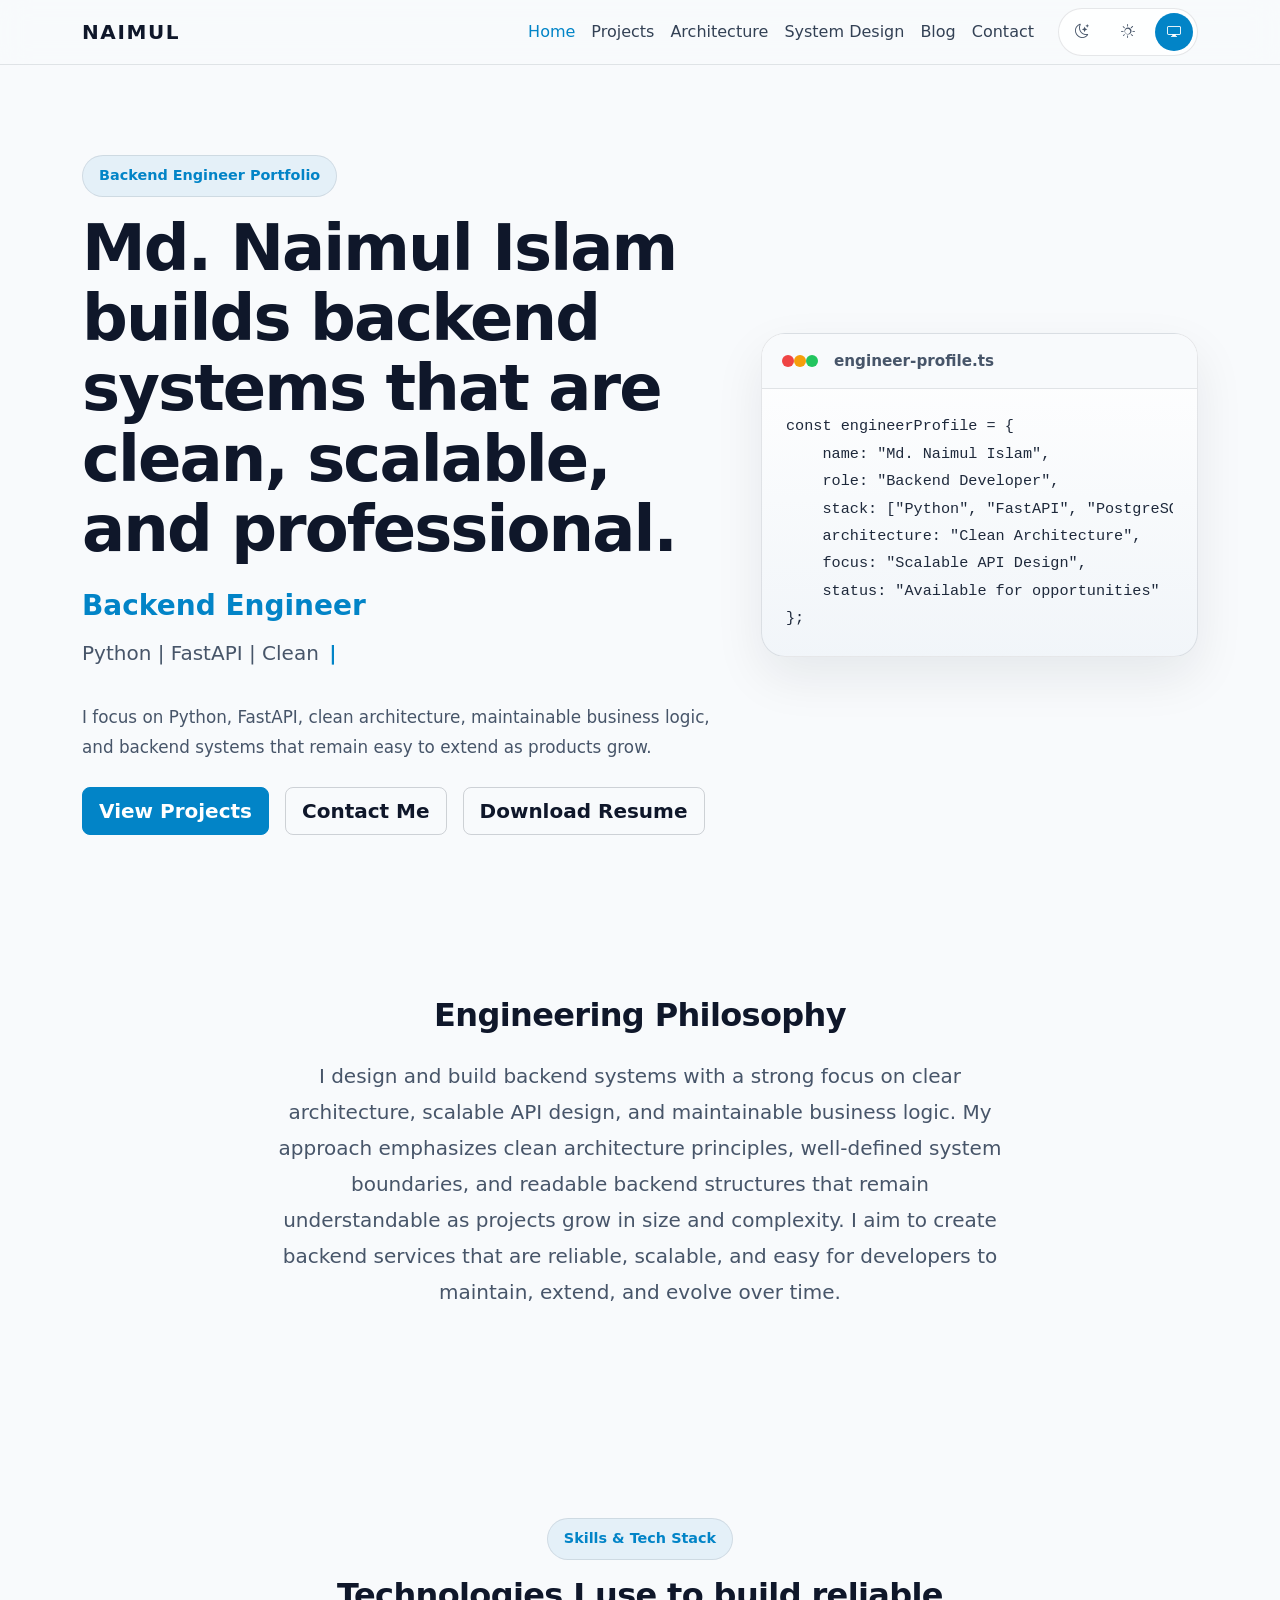
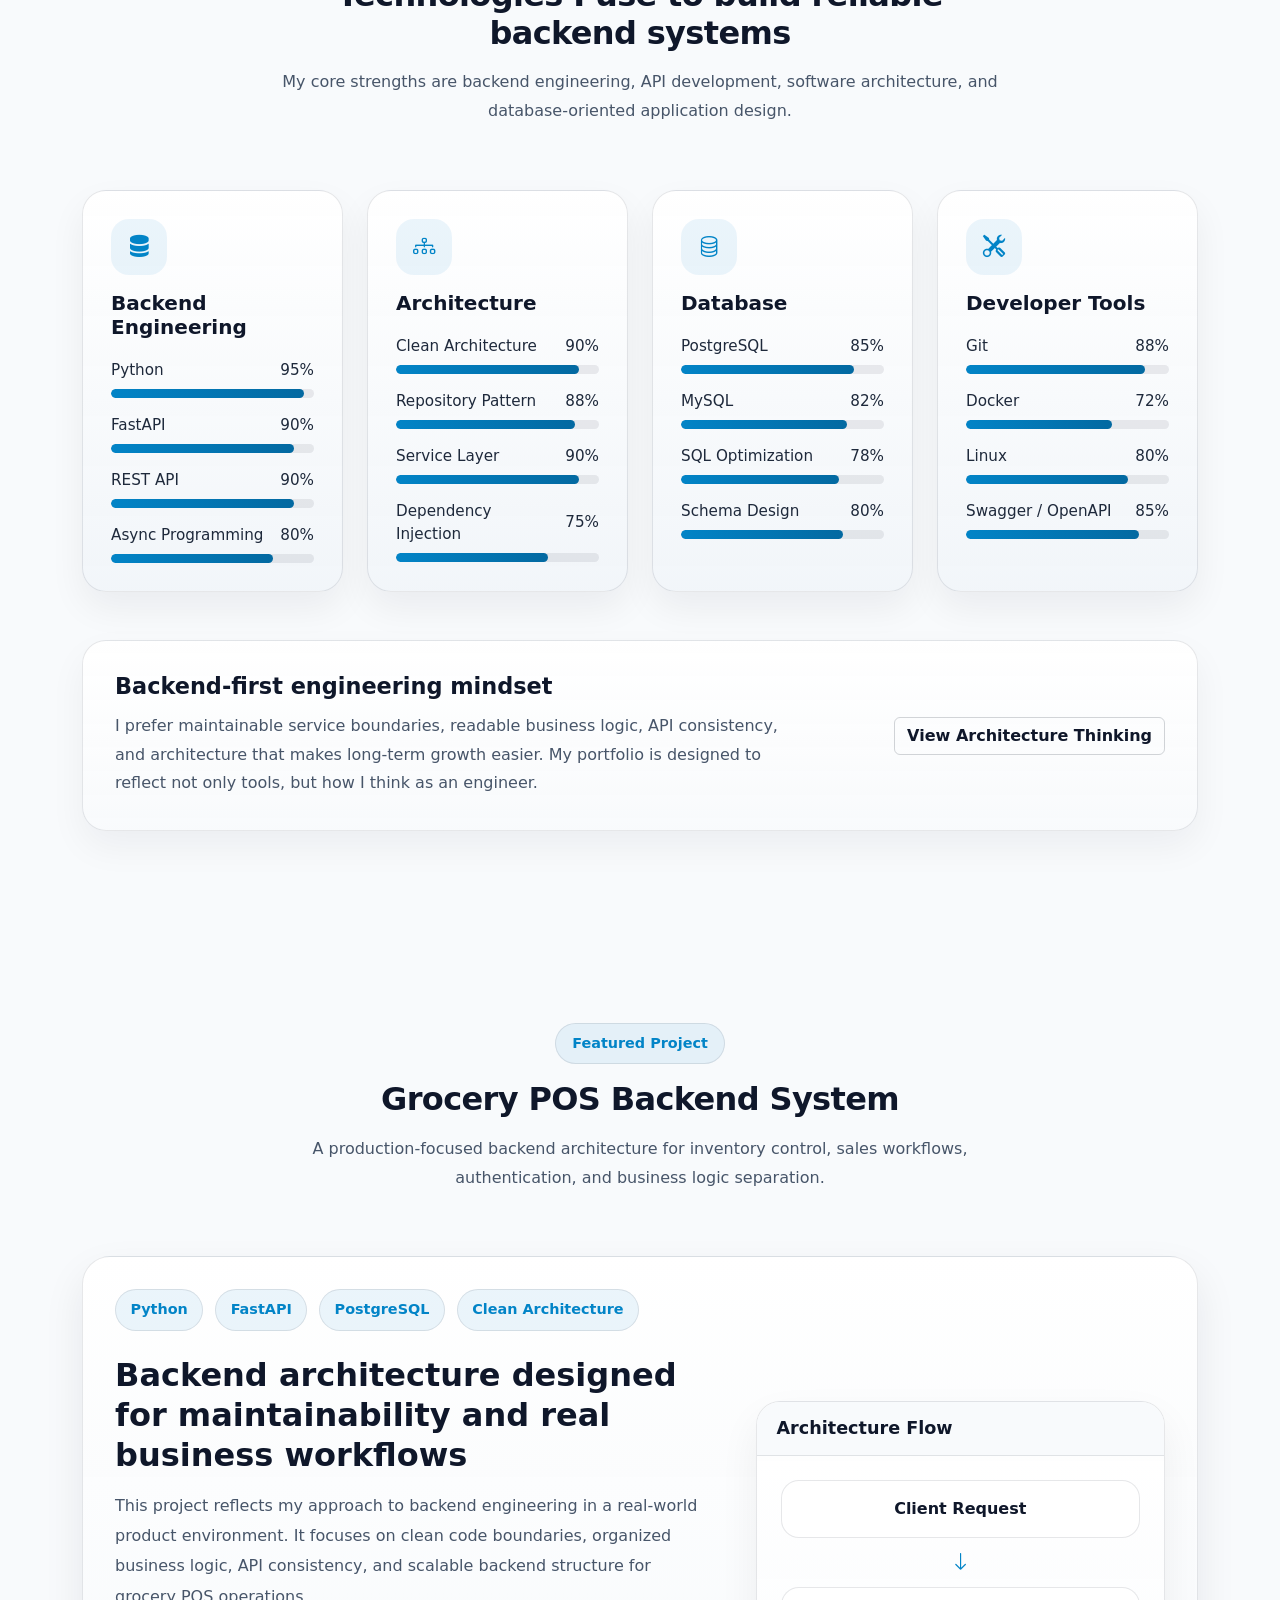
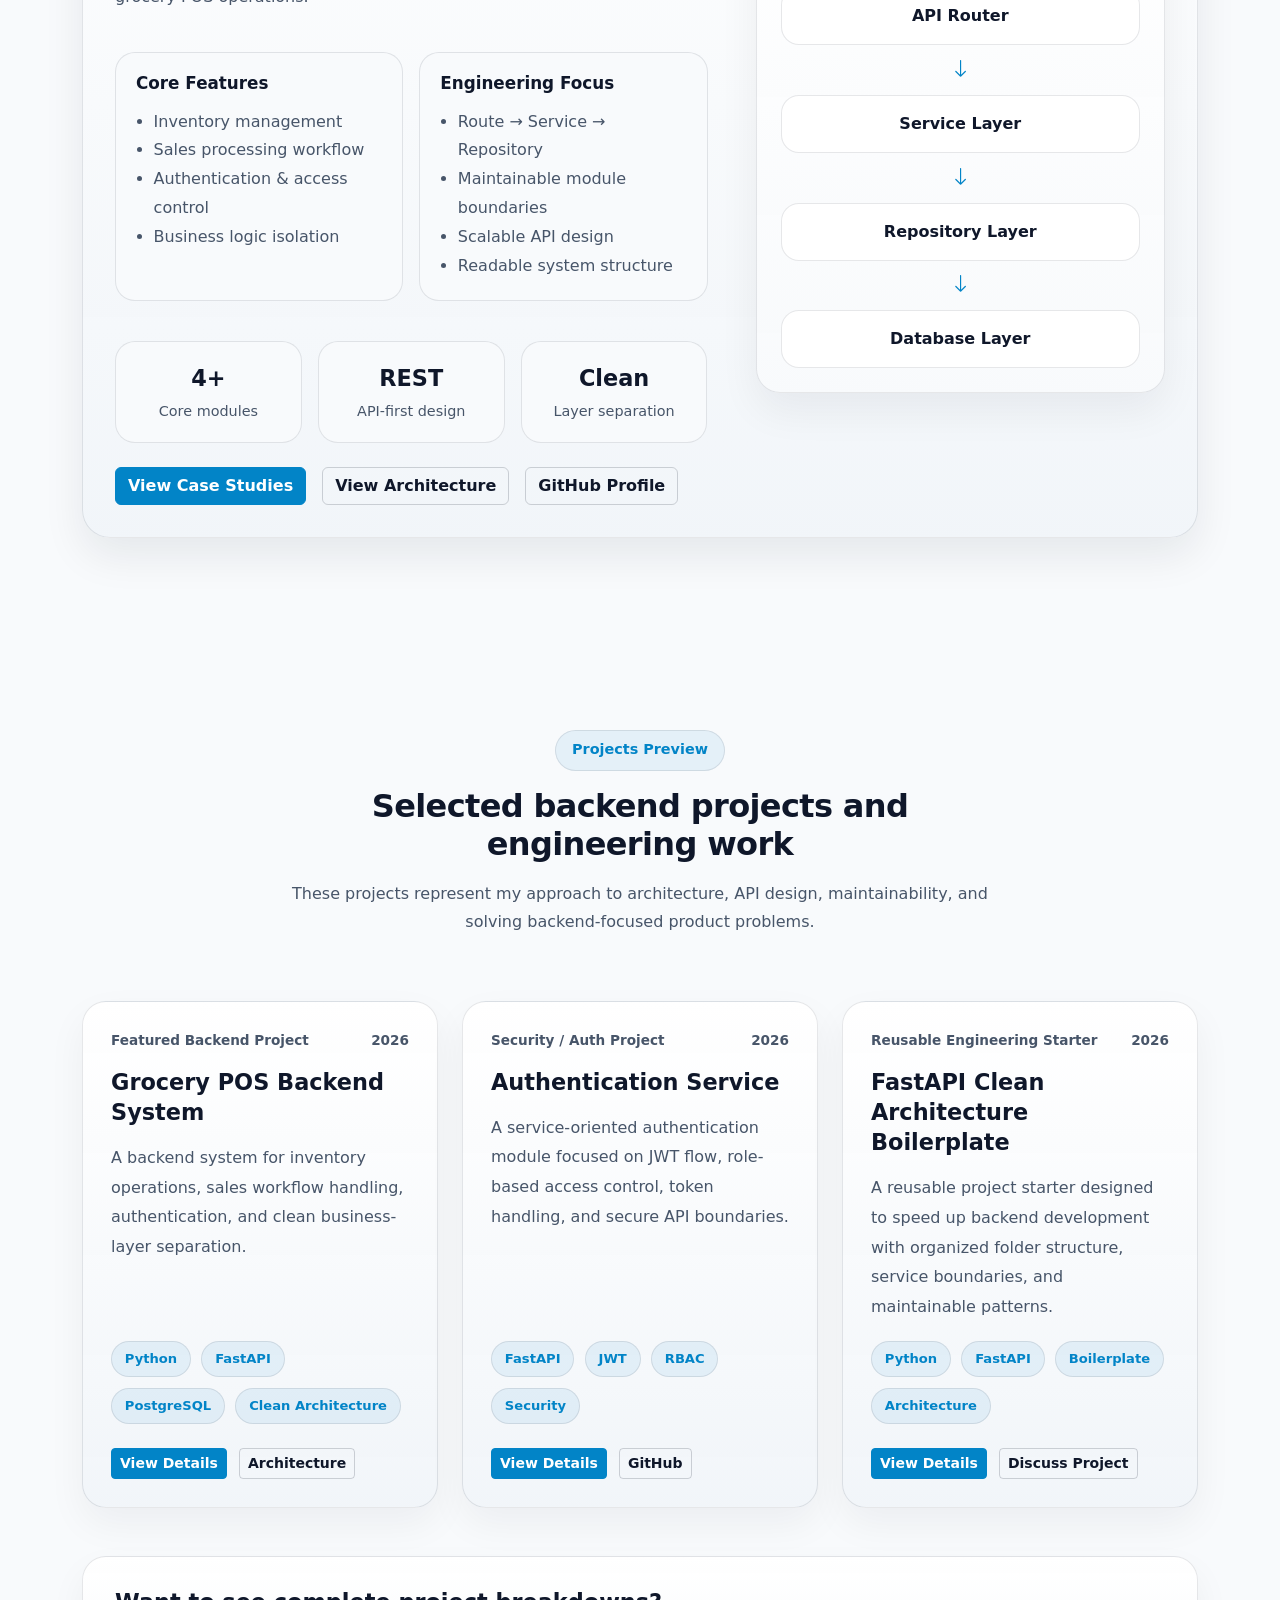
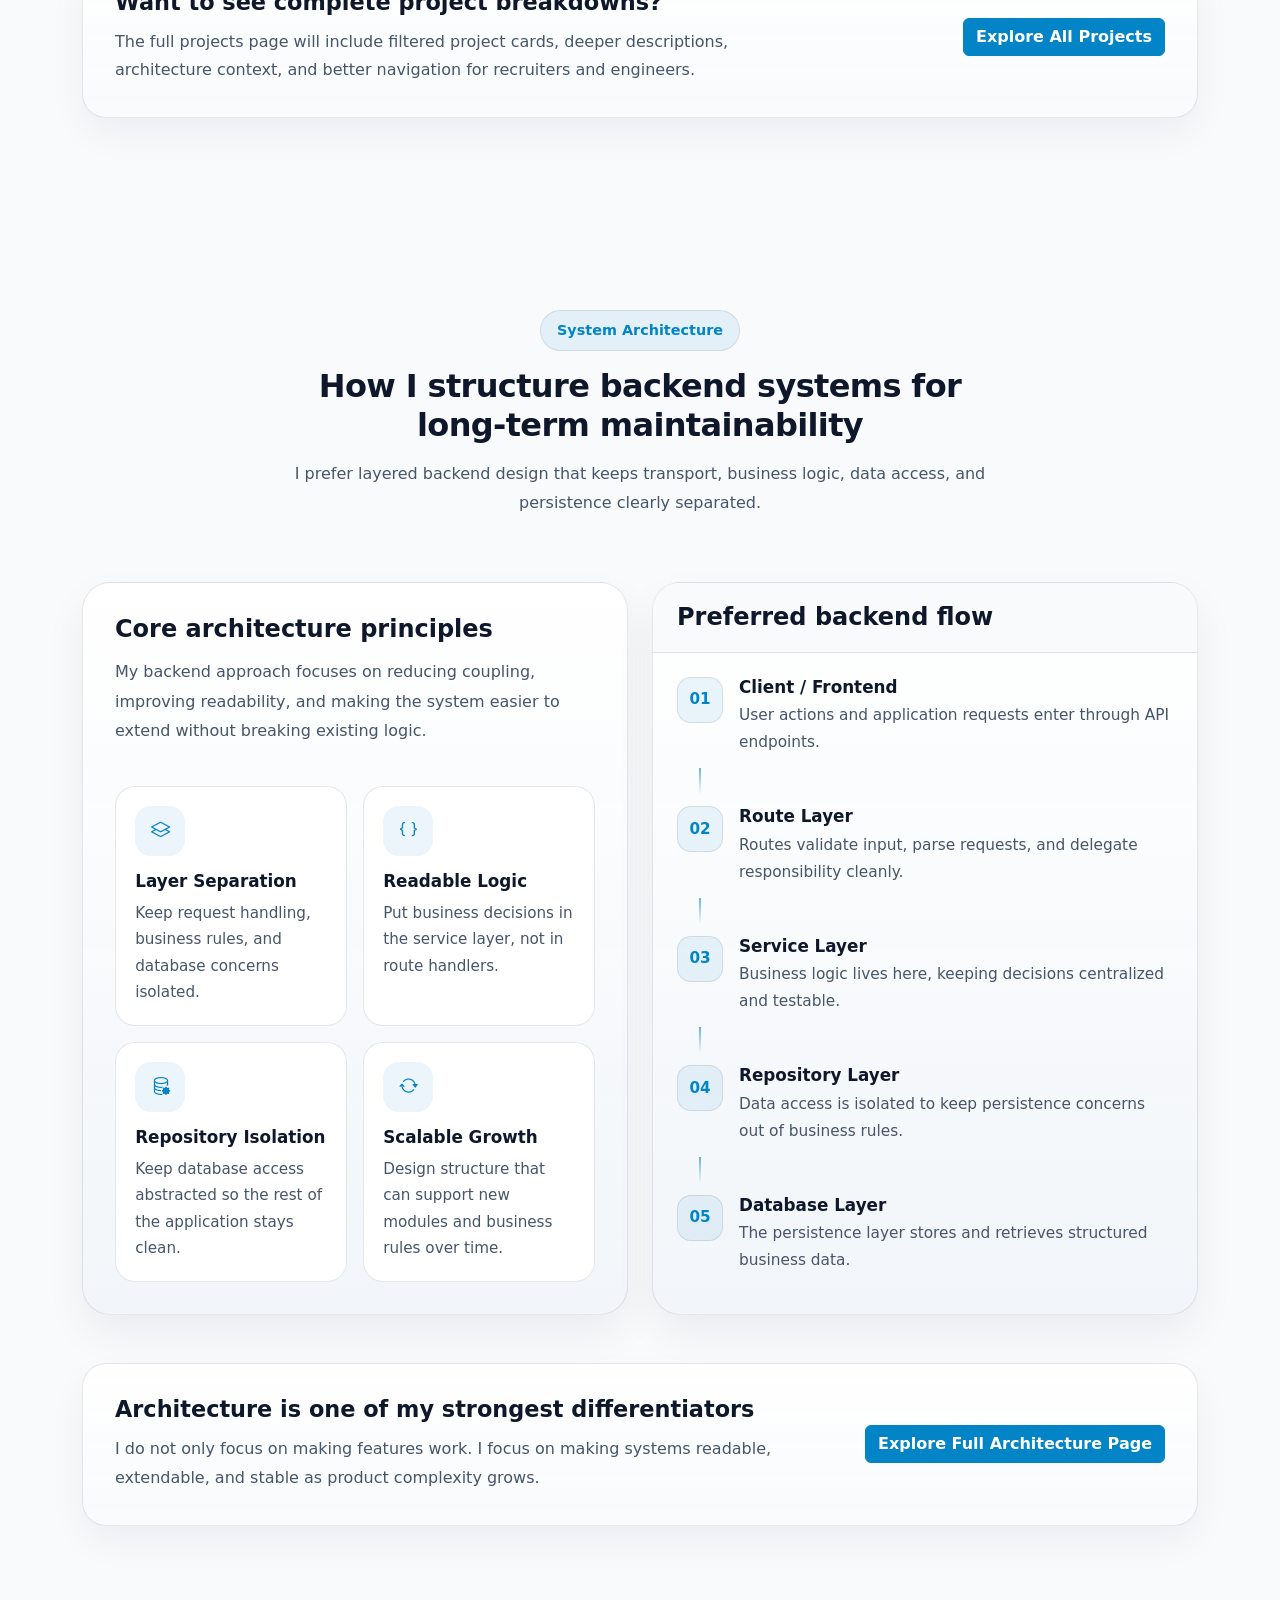
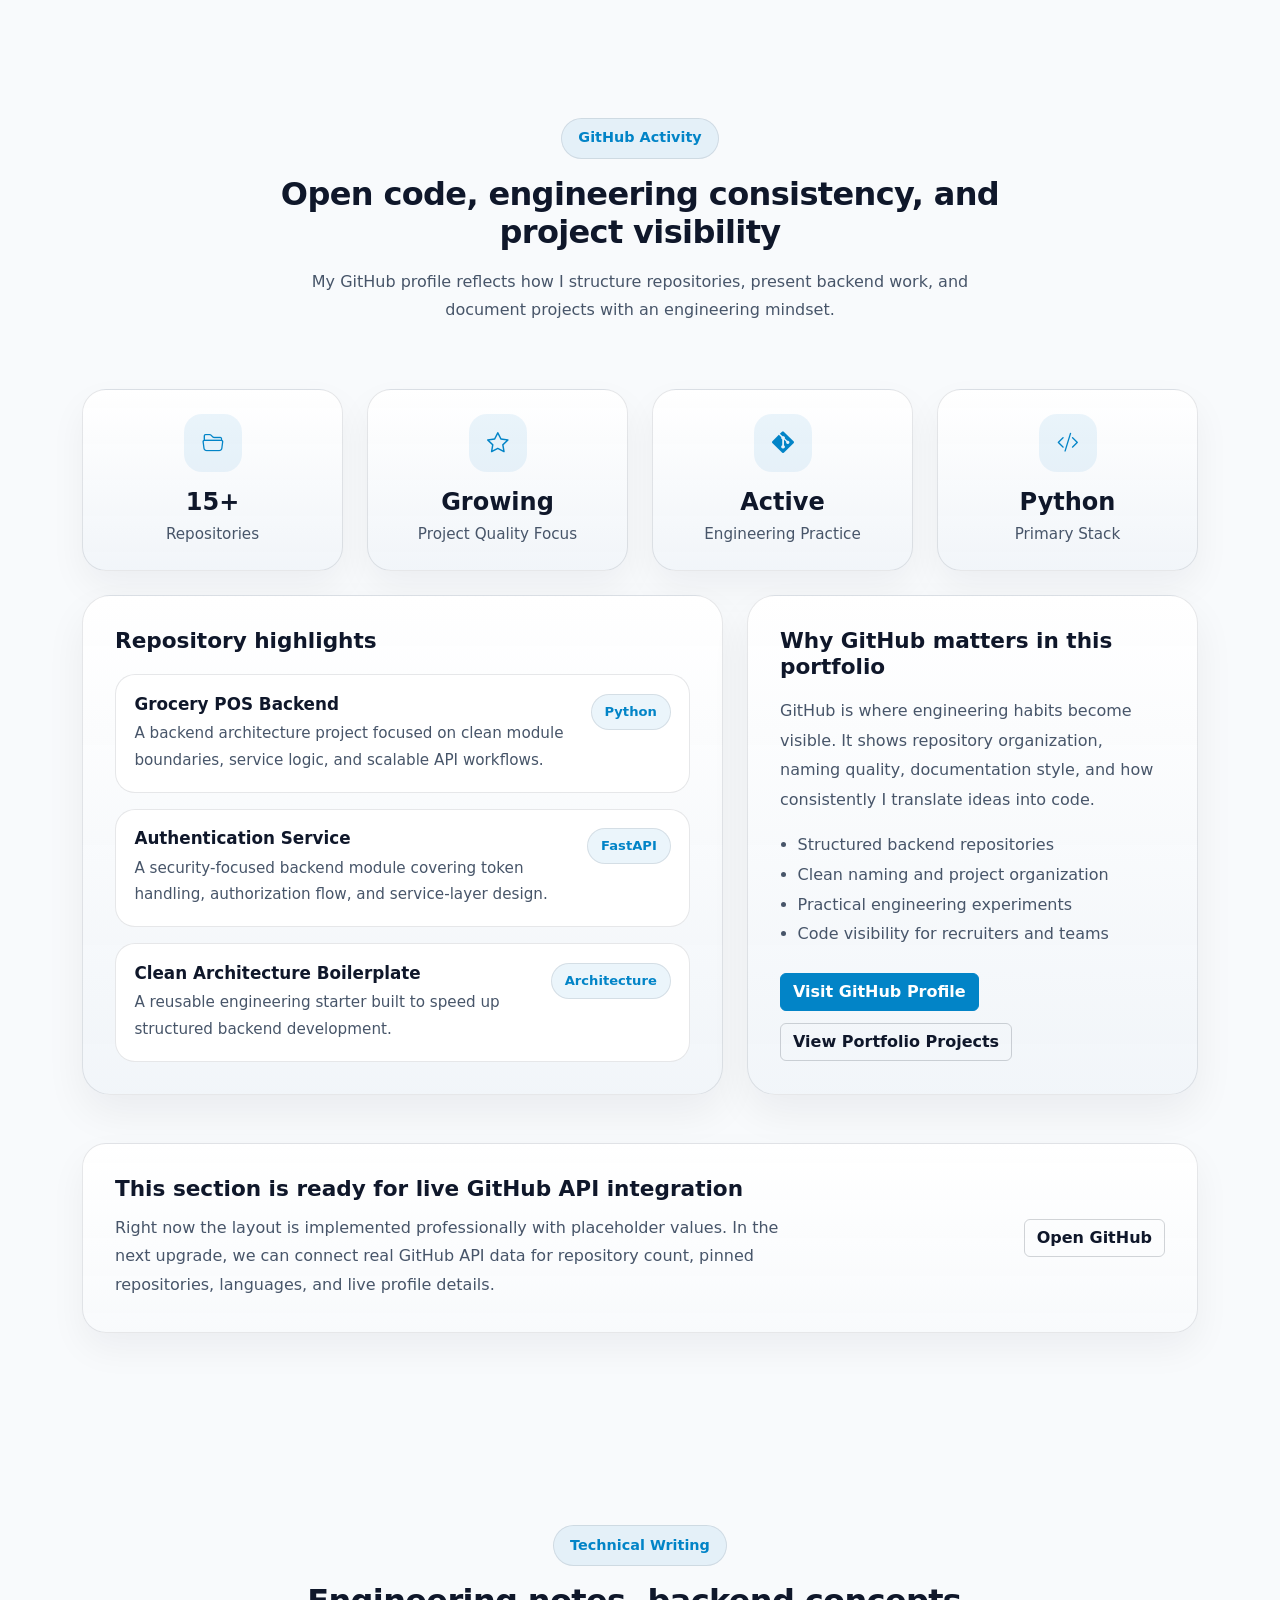
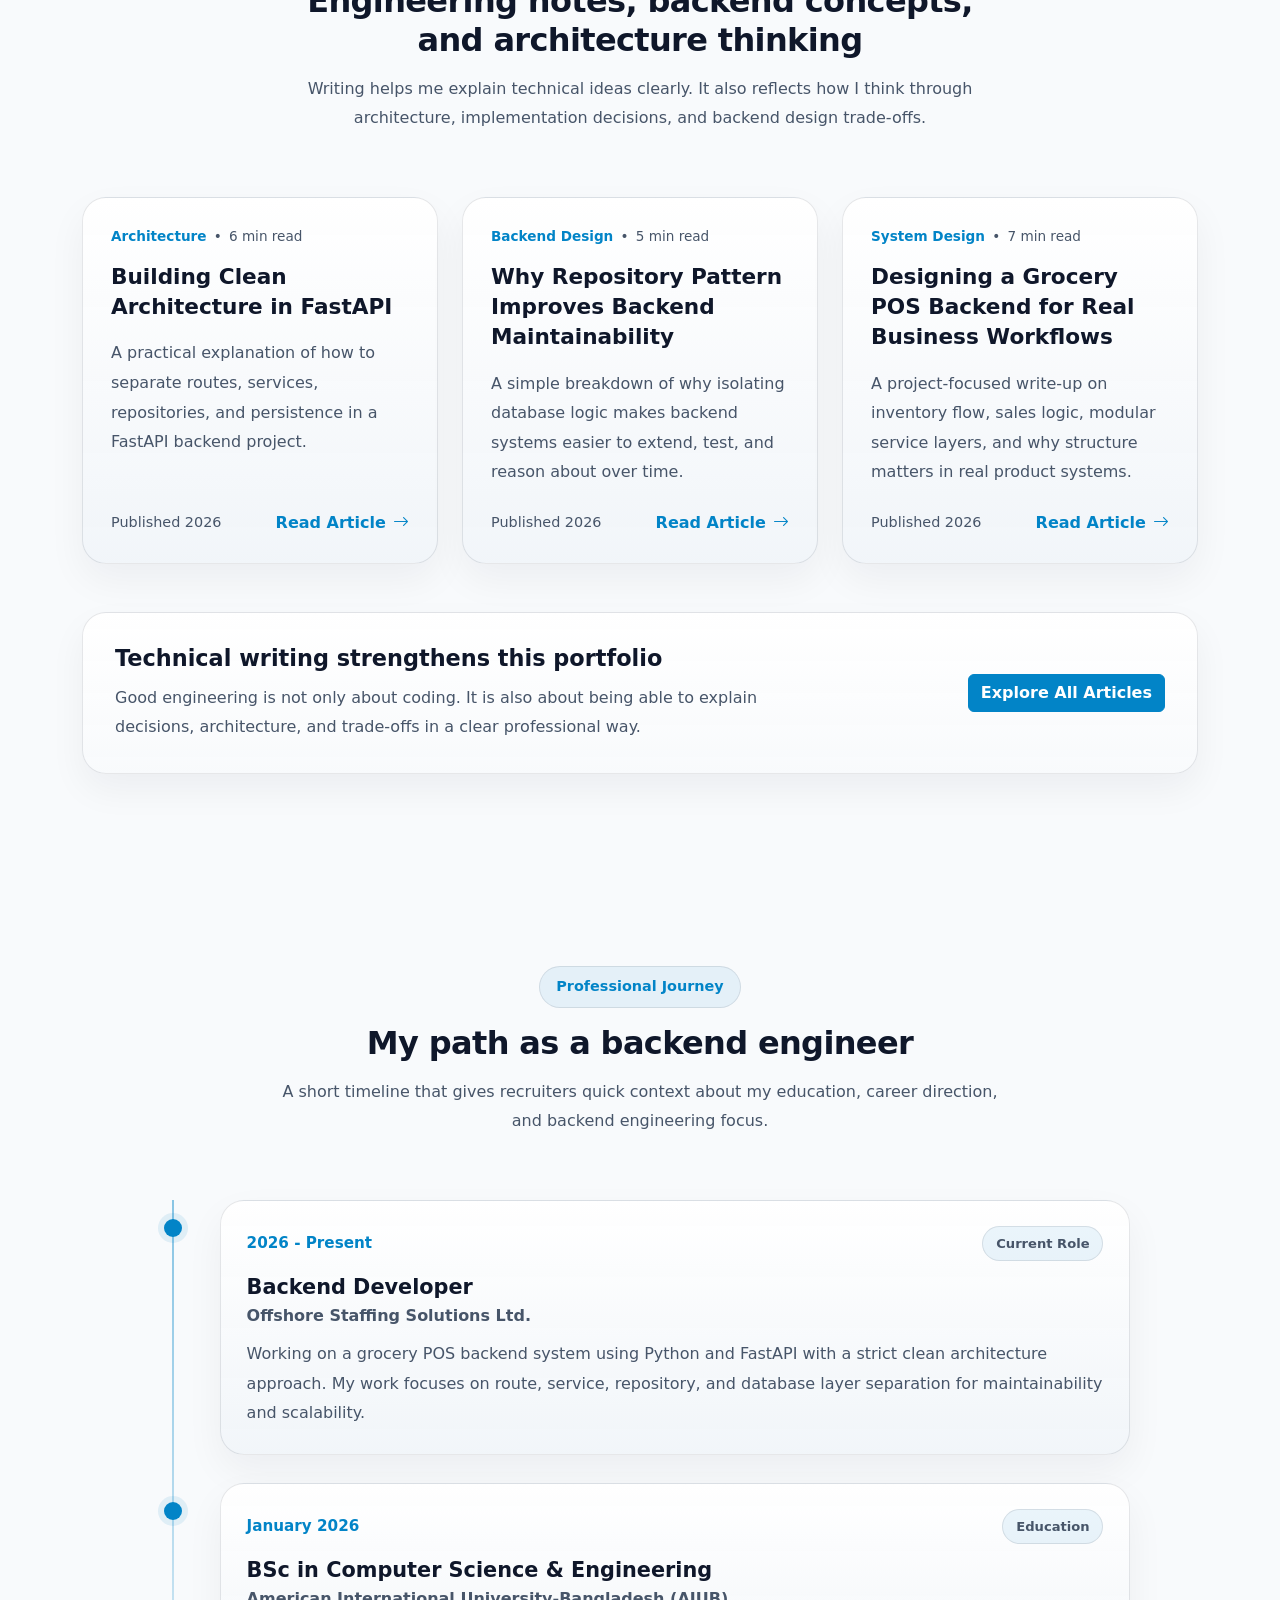
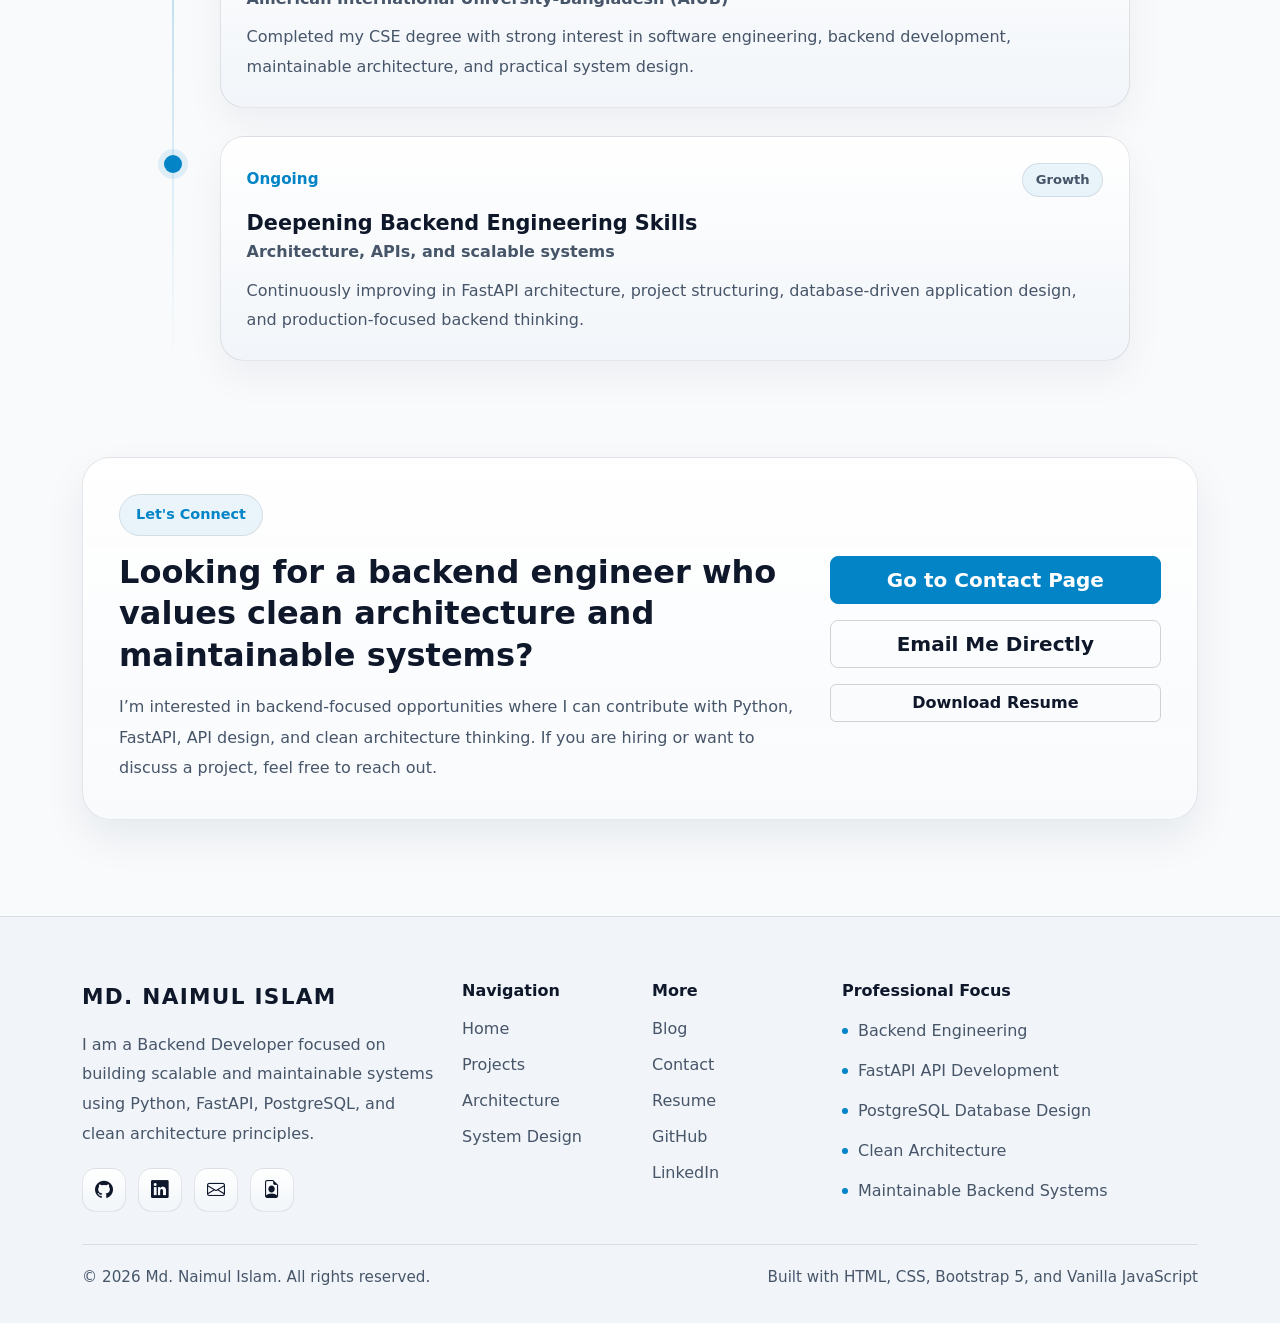
==== commit 99c48198: "Add back to top button" ====
--- a/index.html
+++ b/index.html
@@ -33,6 +33,12 @@
 </head>
 
 <body>
+
+
+    <!-- Back to Top Button -->
+    <button id="backToTopBtn" class="back-to-top-btn" aria-label="Back to top">
+        <i class="bi bi-arrow-up"></i>
+    </button>
     <!-- ======================================
          NAVBAR
          ====================================== -->
@@ -1400,6 +1406,11 @@
     <script src="js/theme-switcher.js"></script>
     <script src="js/typing-effect.js"></script>
     <script src="js/main.js"></script>
+
+
+    
+
+
 </body>
 
 </html>
--- a/css/main.css
+++ b/css/main.css
@@ -3047,4 +3047,44 @@
     .footer-bottom {
         padding: 1.1rem 0 1.6rem;
     }
+}
+
+
+/*######################################*/
+
+.back-to-top-btn {
+    position: fixed;
+    right: 24px;
+    bottom: 24px;
+    width: 48px;
+    height: 48px;
+    border: none;
+    border-radius: 50%;
+    display: flex;
+    align-items: center;
+    justify-content: center;
+    font-size: 20px;
+    cursor: pointer;
+    z-index: 999;
+    opacity: 0;
+    visibility: hidden;
+    transform: translateY(10px);
+    transition: all 0.3s ease;
+    background: #0d6efd;
+    color: #fff;
+    box-shadow: 0 10px 25px rgba(0, 0, 0, 0.2);
+}
+
+.back-to-top-btn.show {
+    opacity: 1;
+    visibility: visible;
+    transform: translateY(0);
+}
+
+.back-to-top-btn:hover {
+    transform: translateY(-3px);
+}
+
+html {
+    scroll-behavior: smooth;
 }
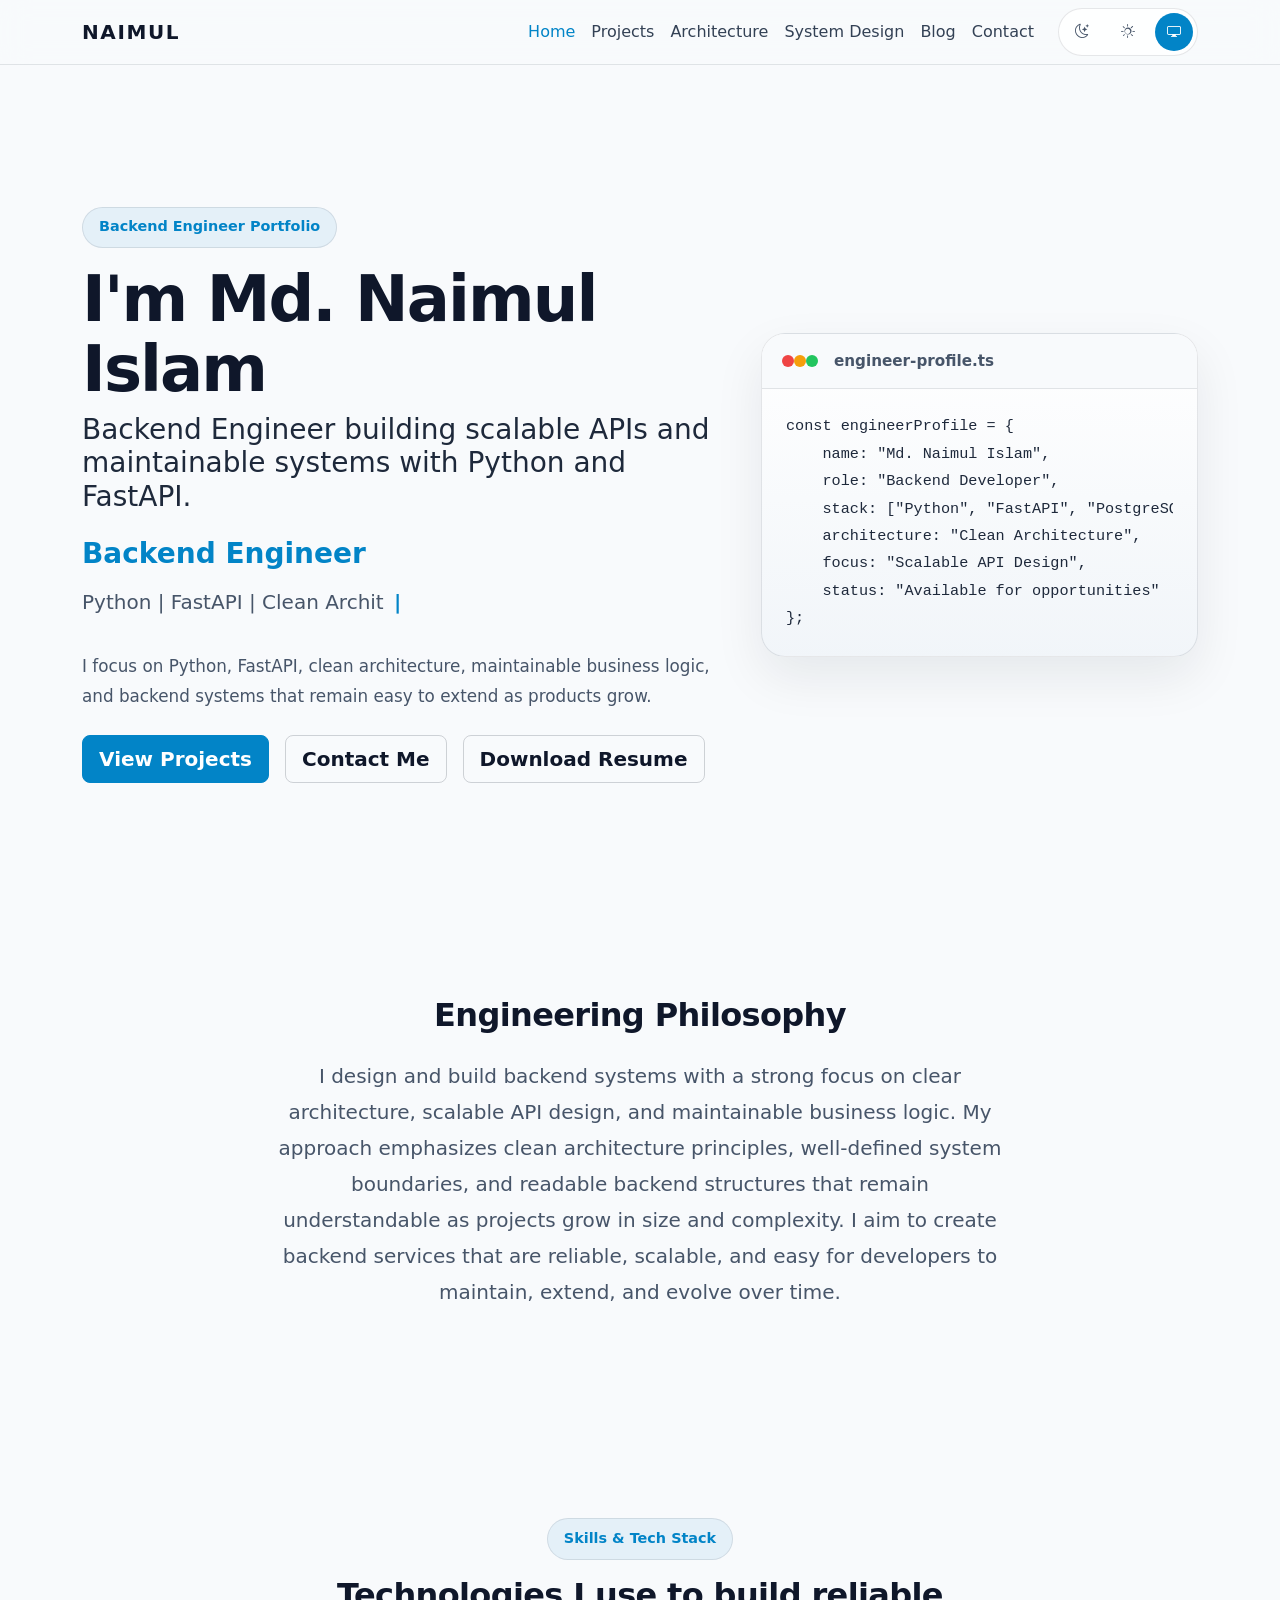
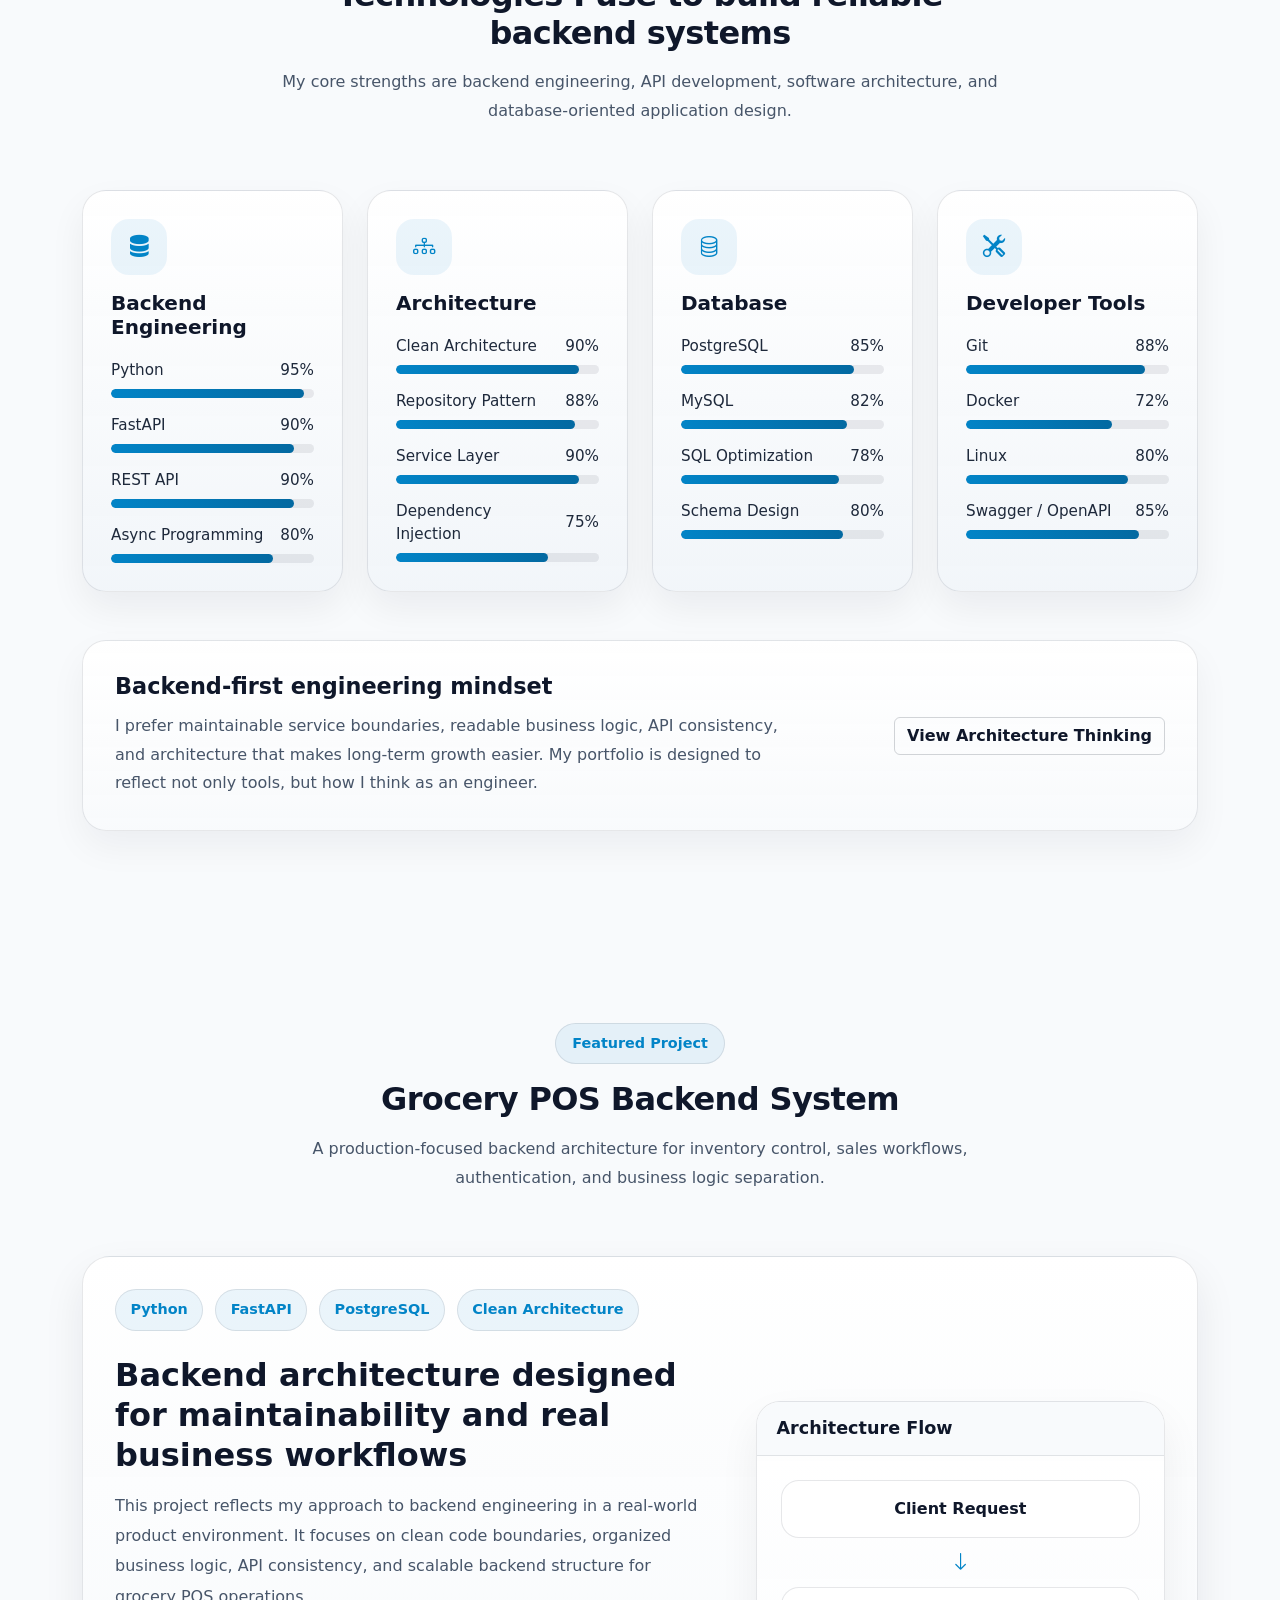
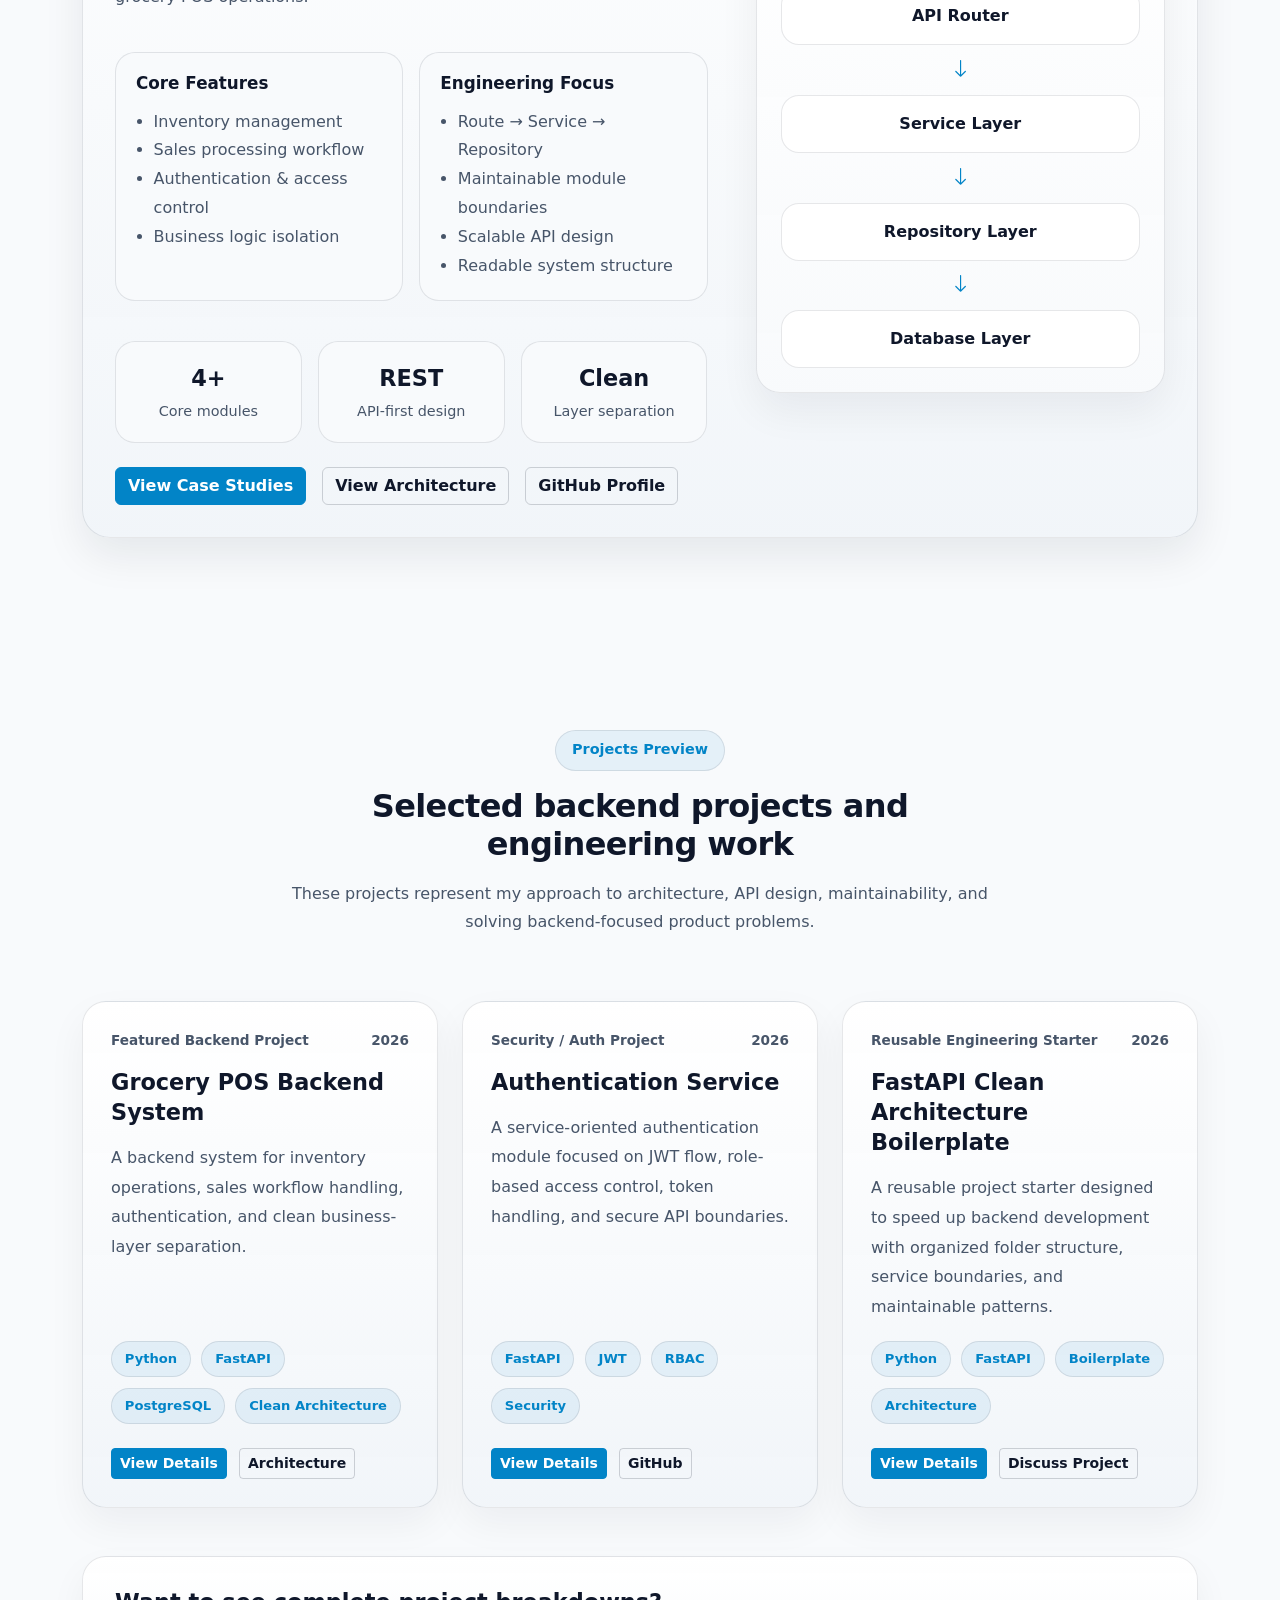
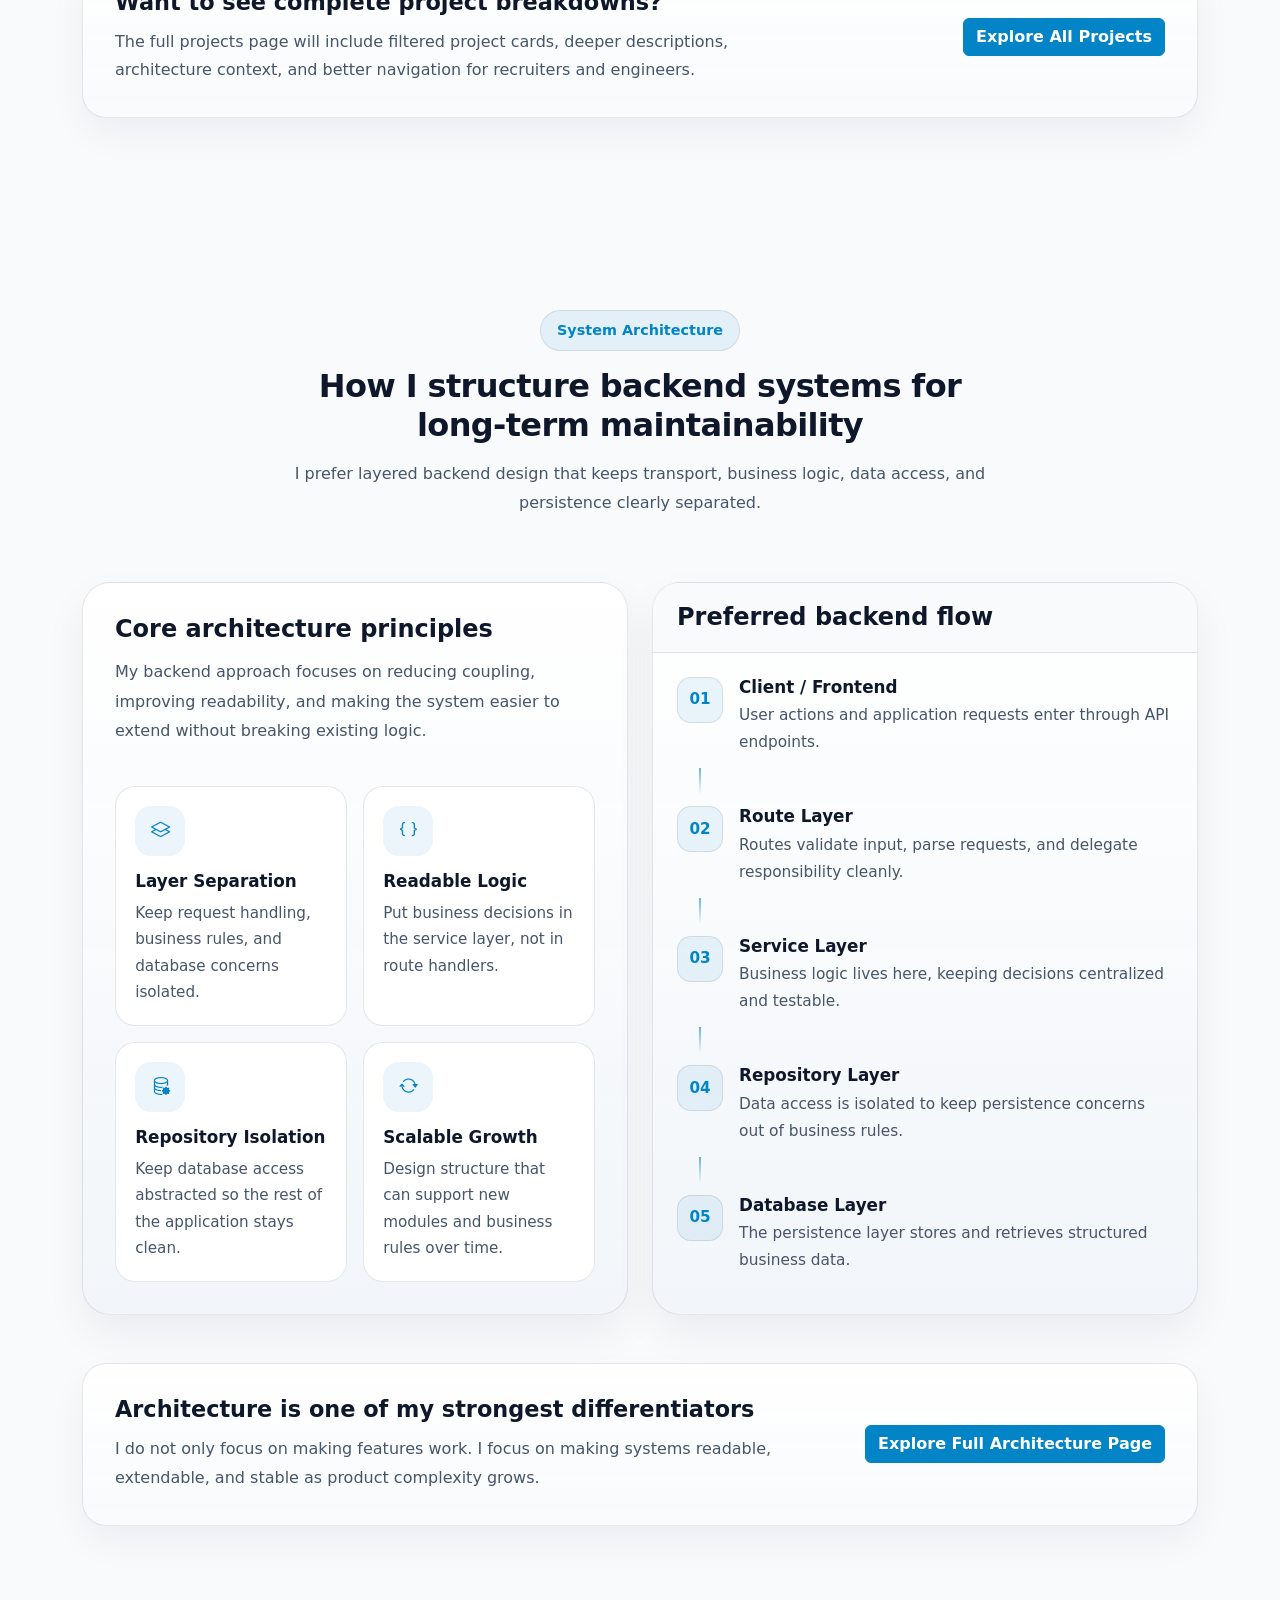
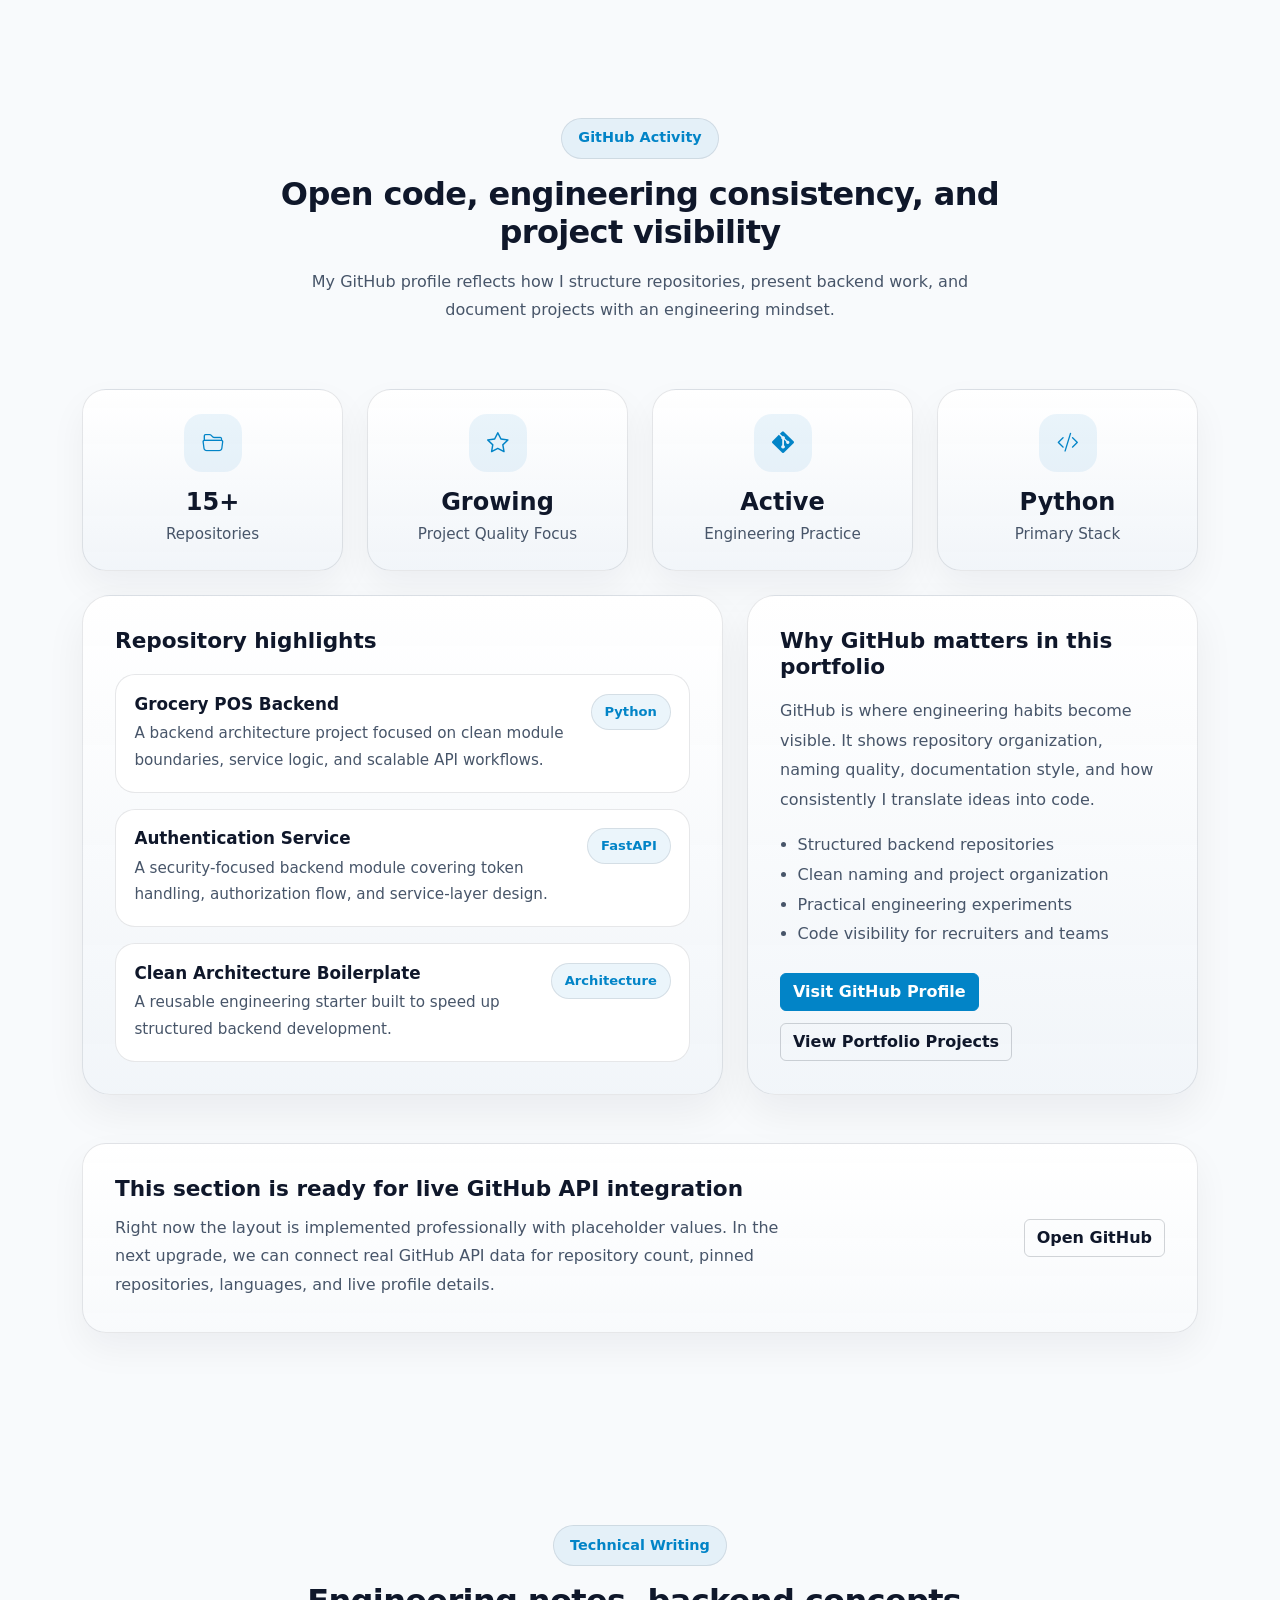
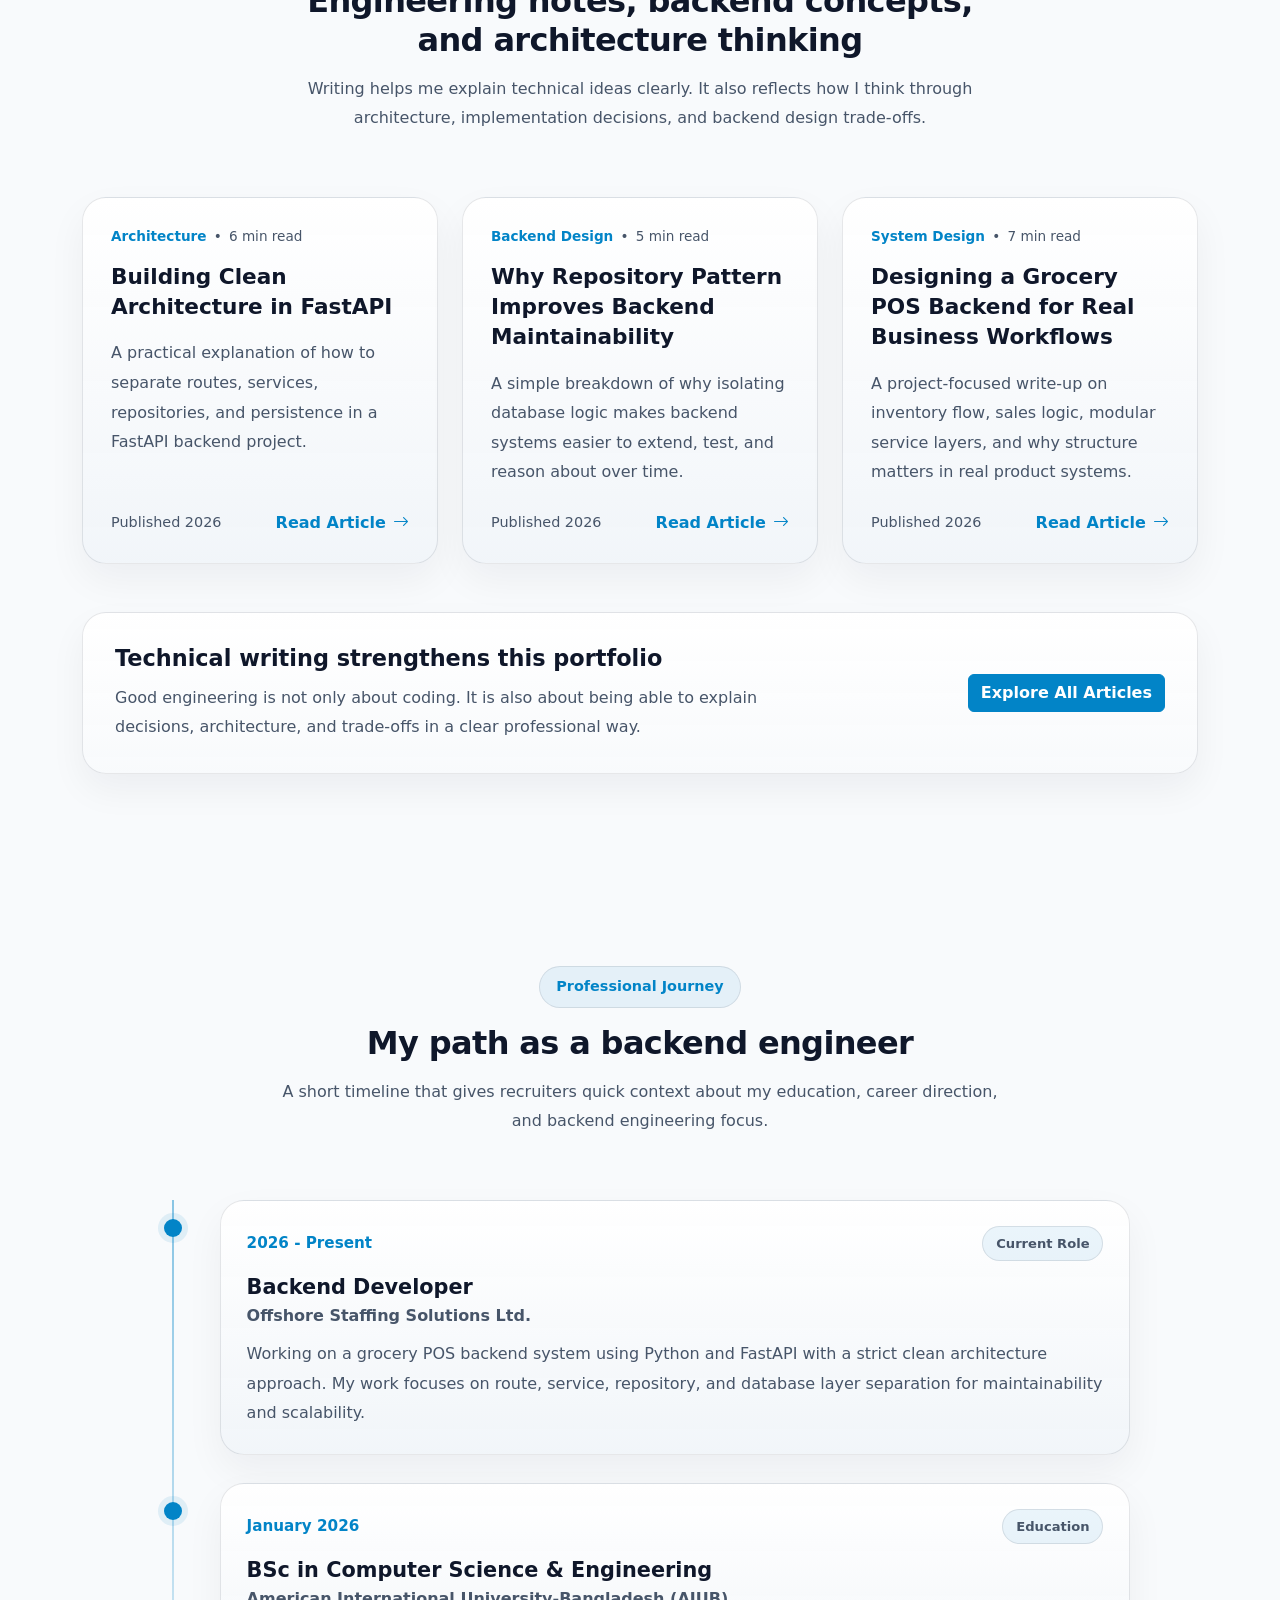
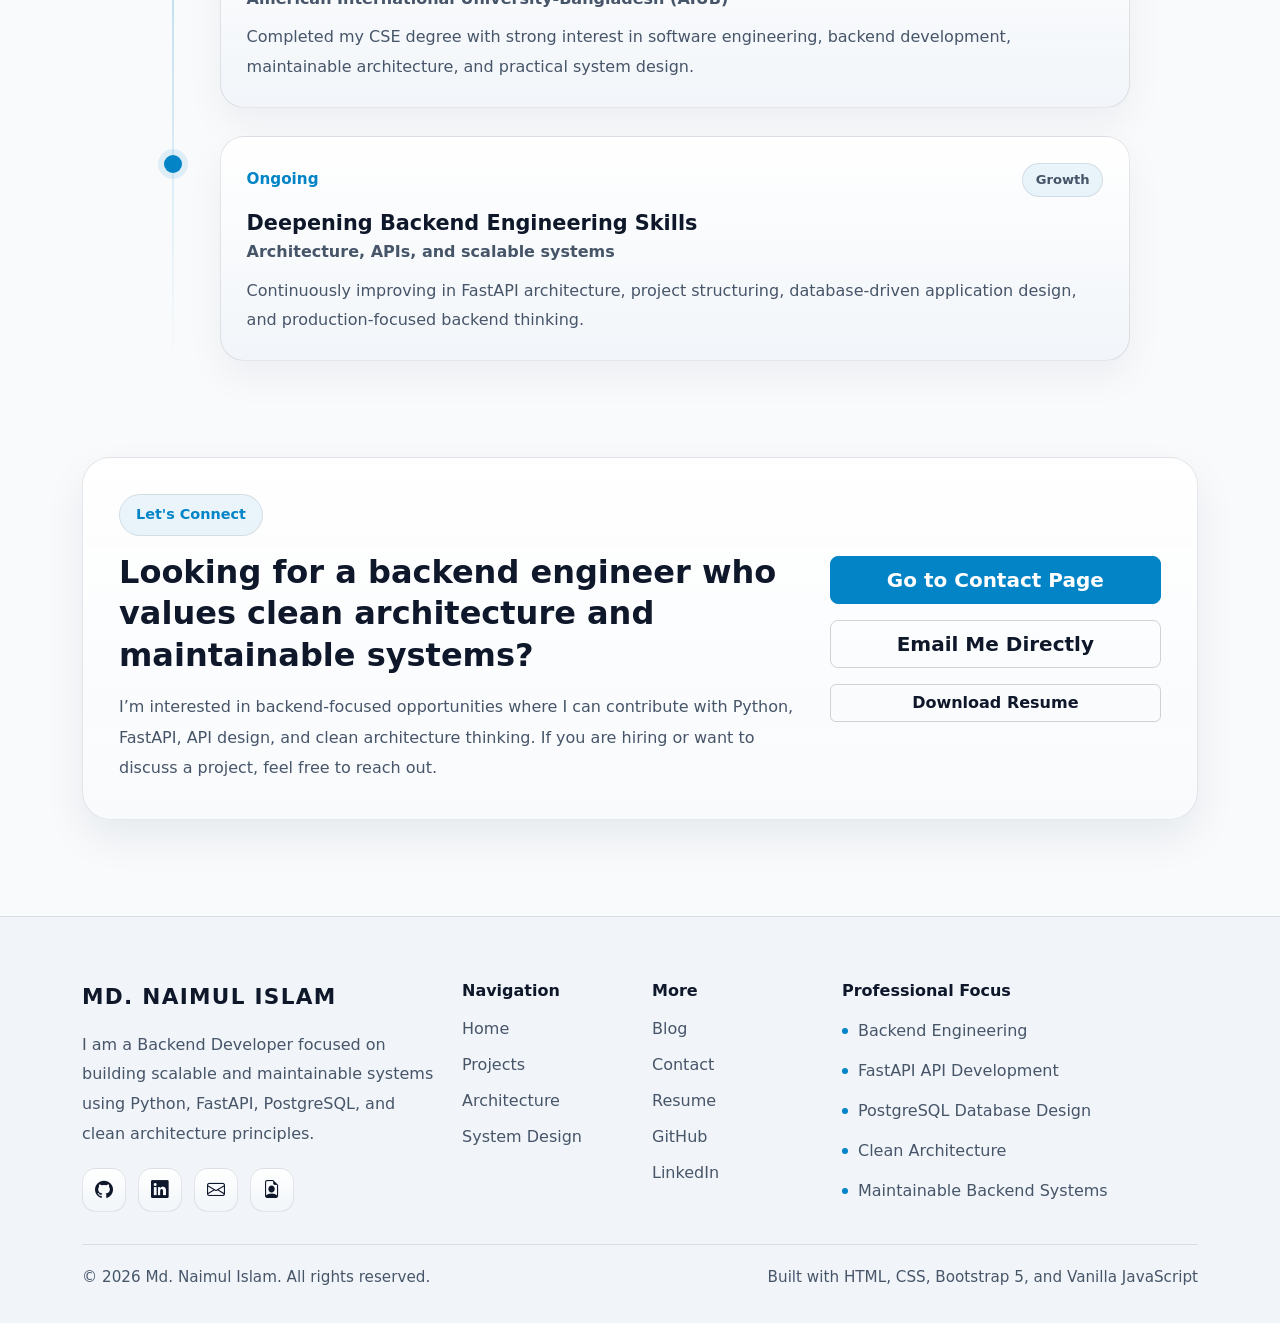
==== commit 821e2562: "Update hero section and improvements" ====
--- a/index.html
+++ b/index.html
@@ -110,10 +110,13 @@
             <div class="row align-items-center g-5">
                 <div class="col-lg-7">
                     <span class="section-badge mb-3 d-inline-block">Backend Engineer Portfolio</span>
-
                     <h1 class="display-3 fw-bold hero-title">
-                        Md. Naimul Islam builds backend systems that are clean, scalable, and professional.
+                        I'm Md. Naimul Islam
                     </h1>
+
+                    <h3 class="hero-skills mt-1">
+                        Backend Engineer building scalable APIs and maintainable systems with Python and FastAPI.
+                    </h3>
 
                     <h3 class="hero-subtitle mt-4">
                         Backend Engineer
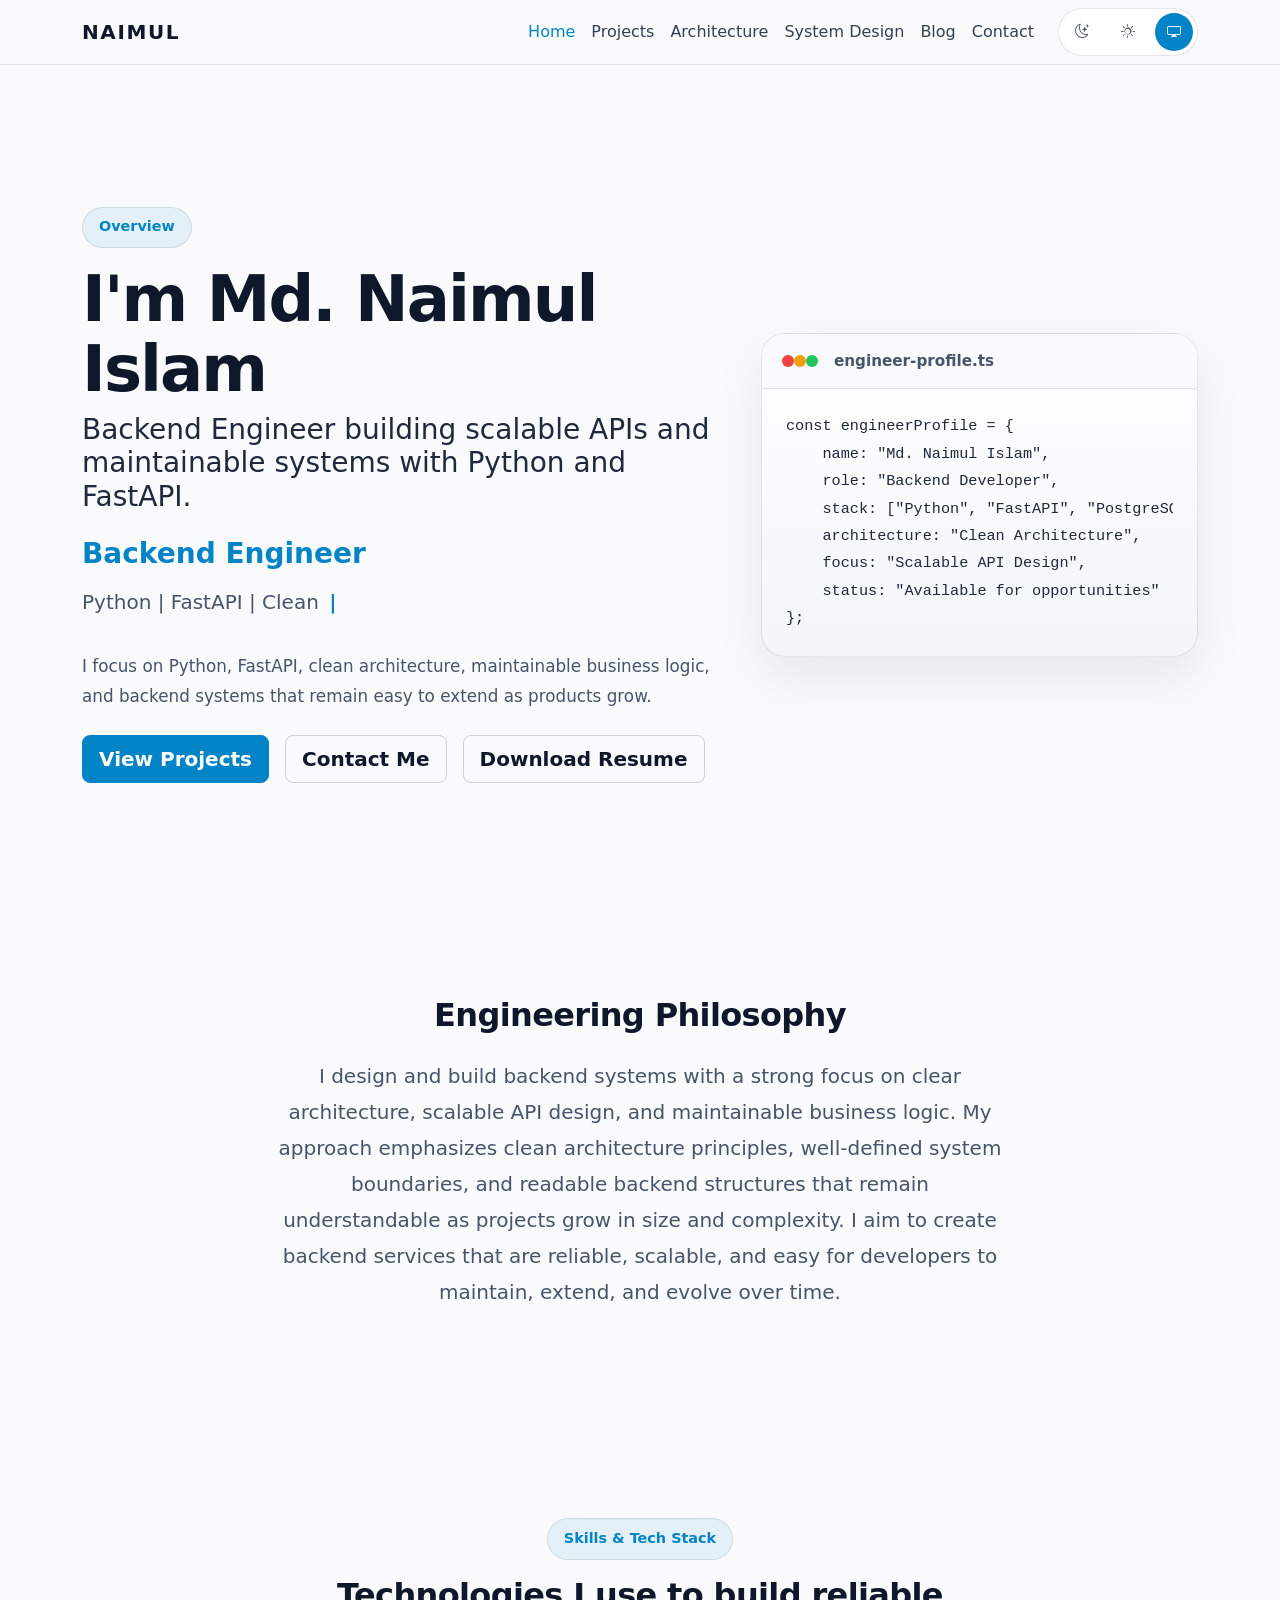
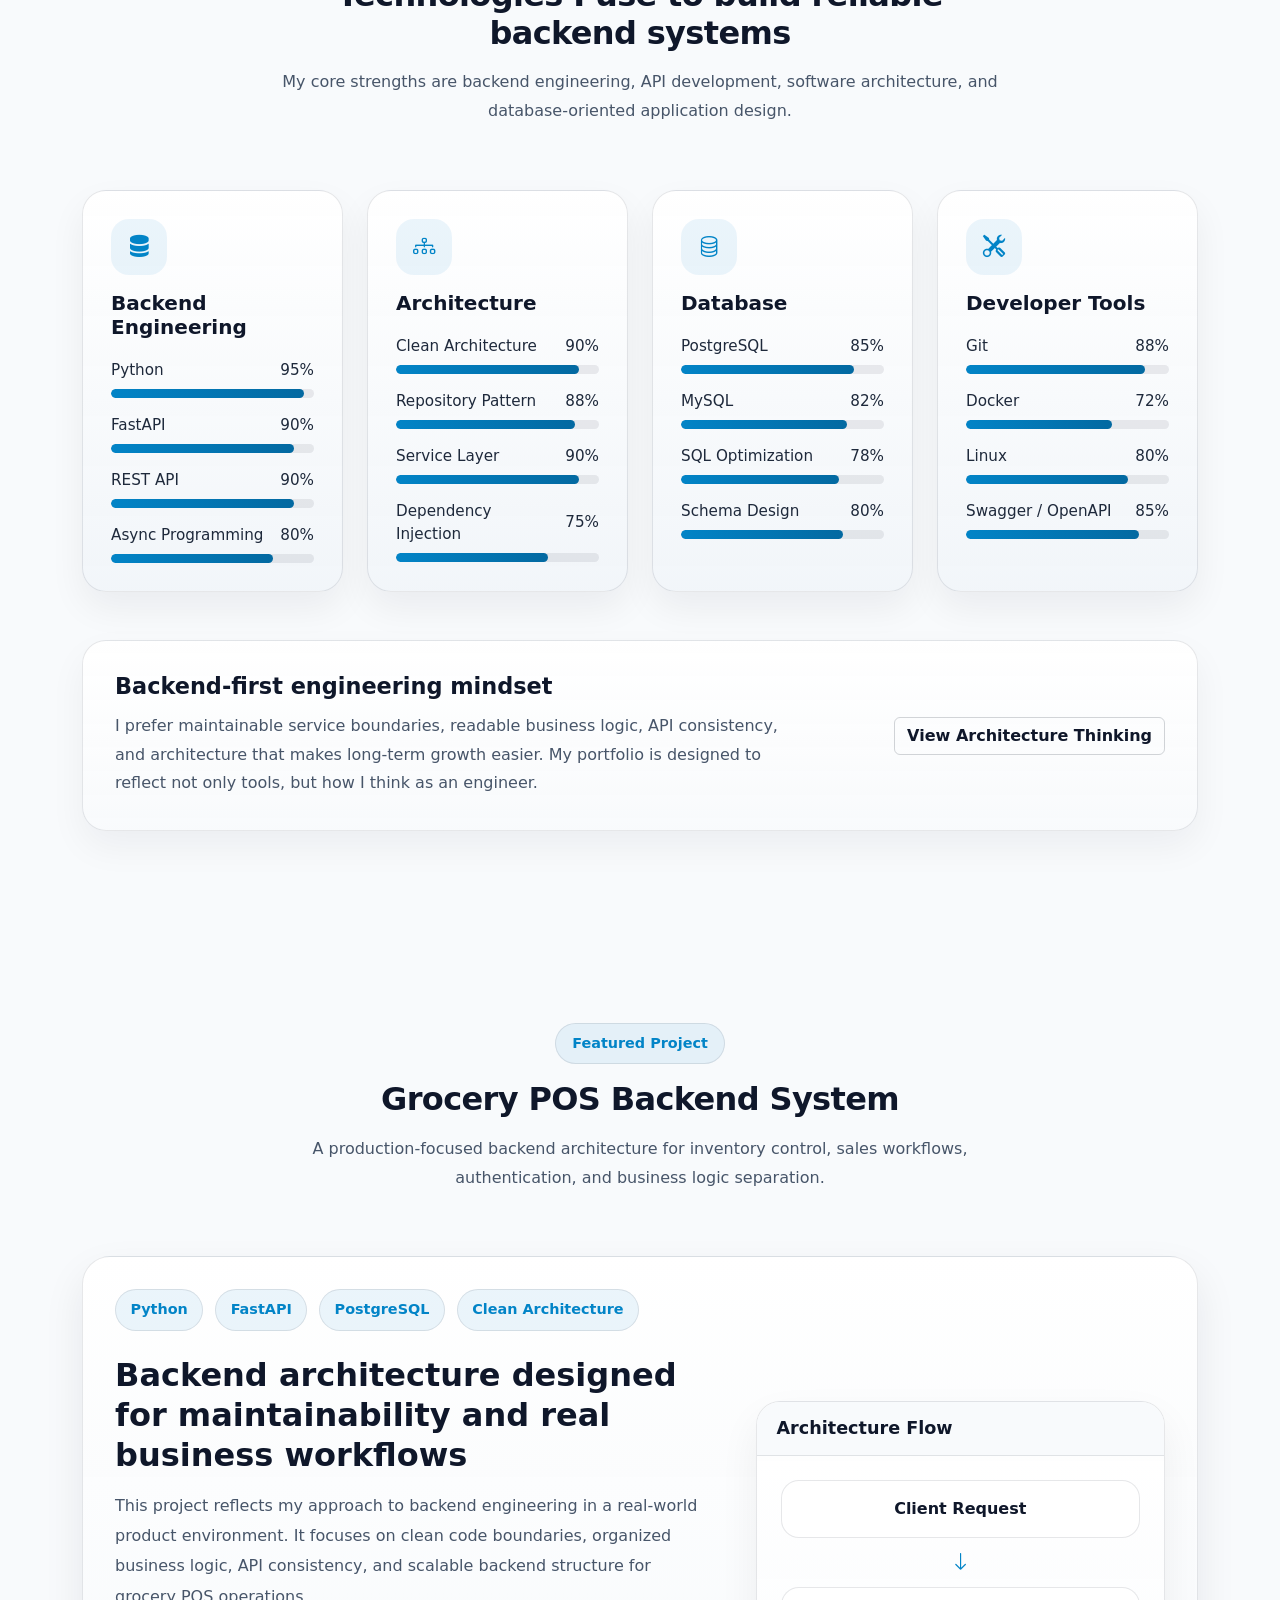
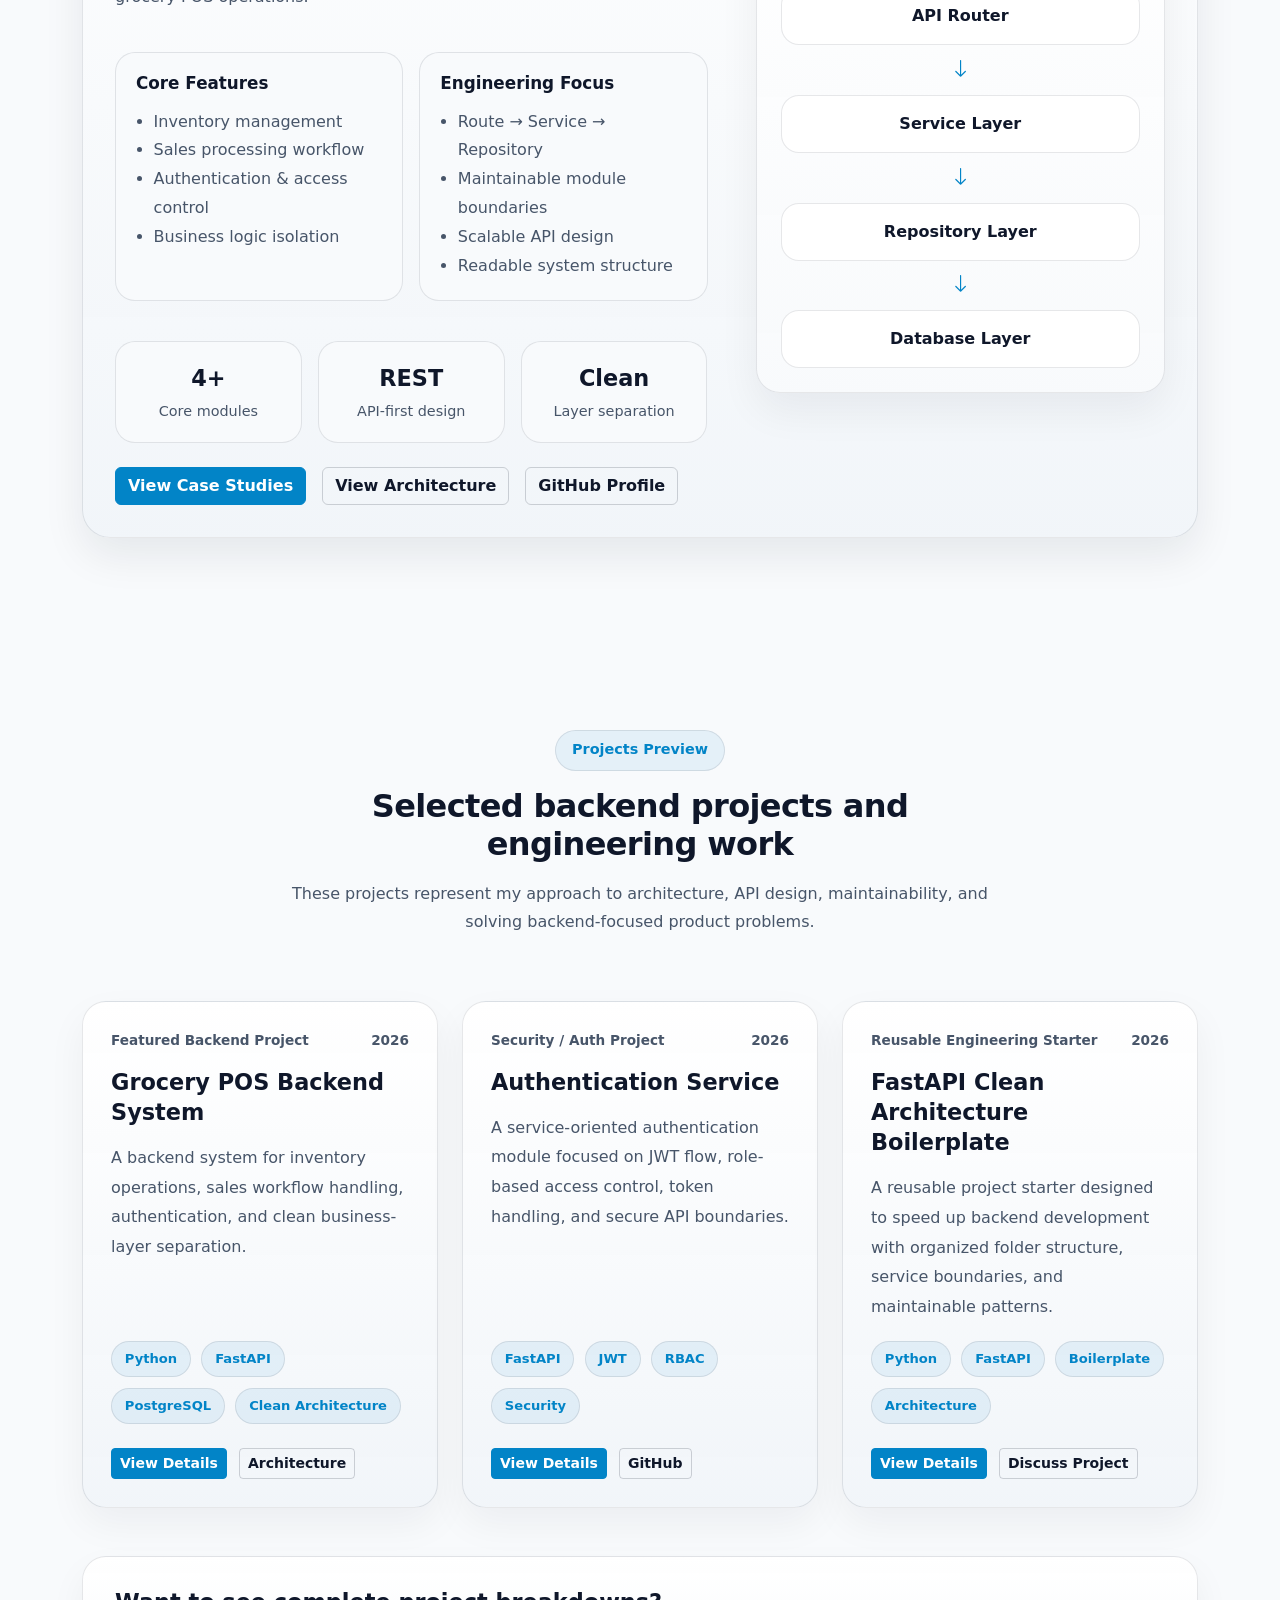
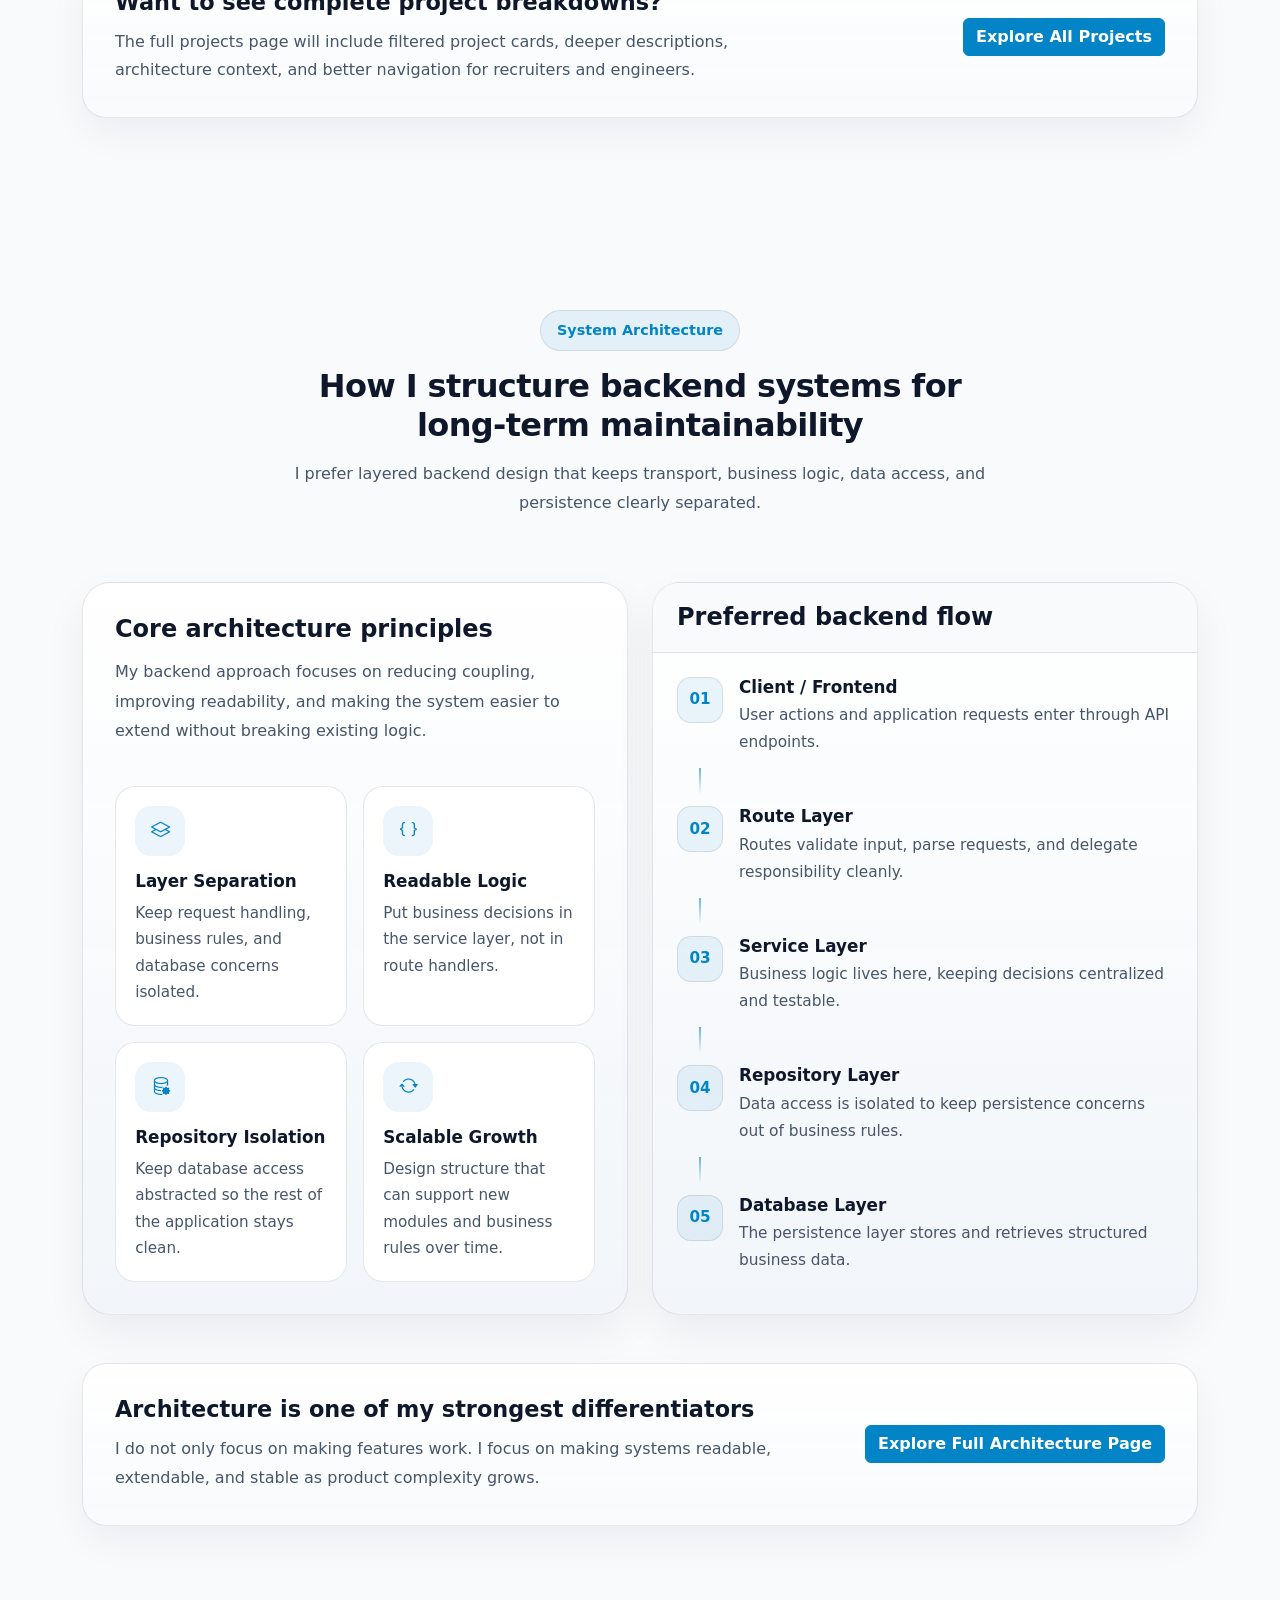
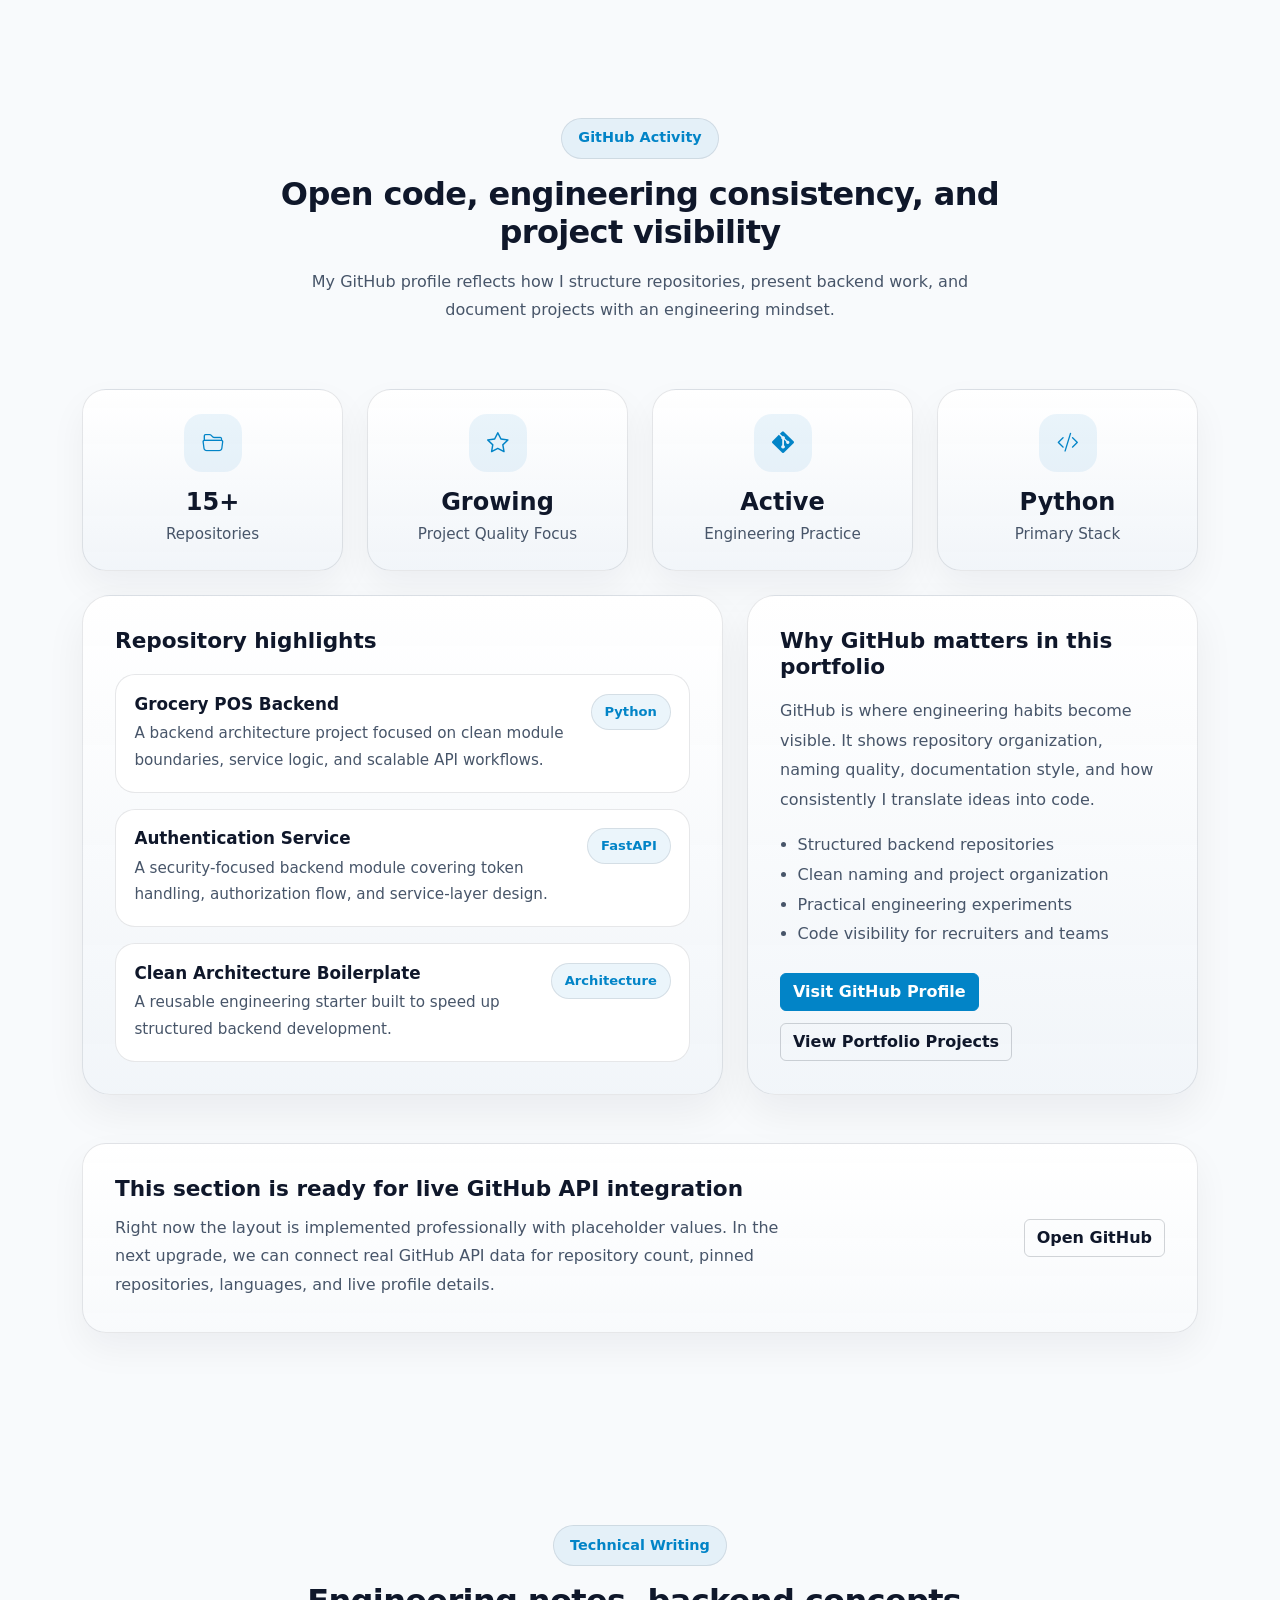
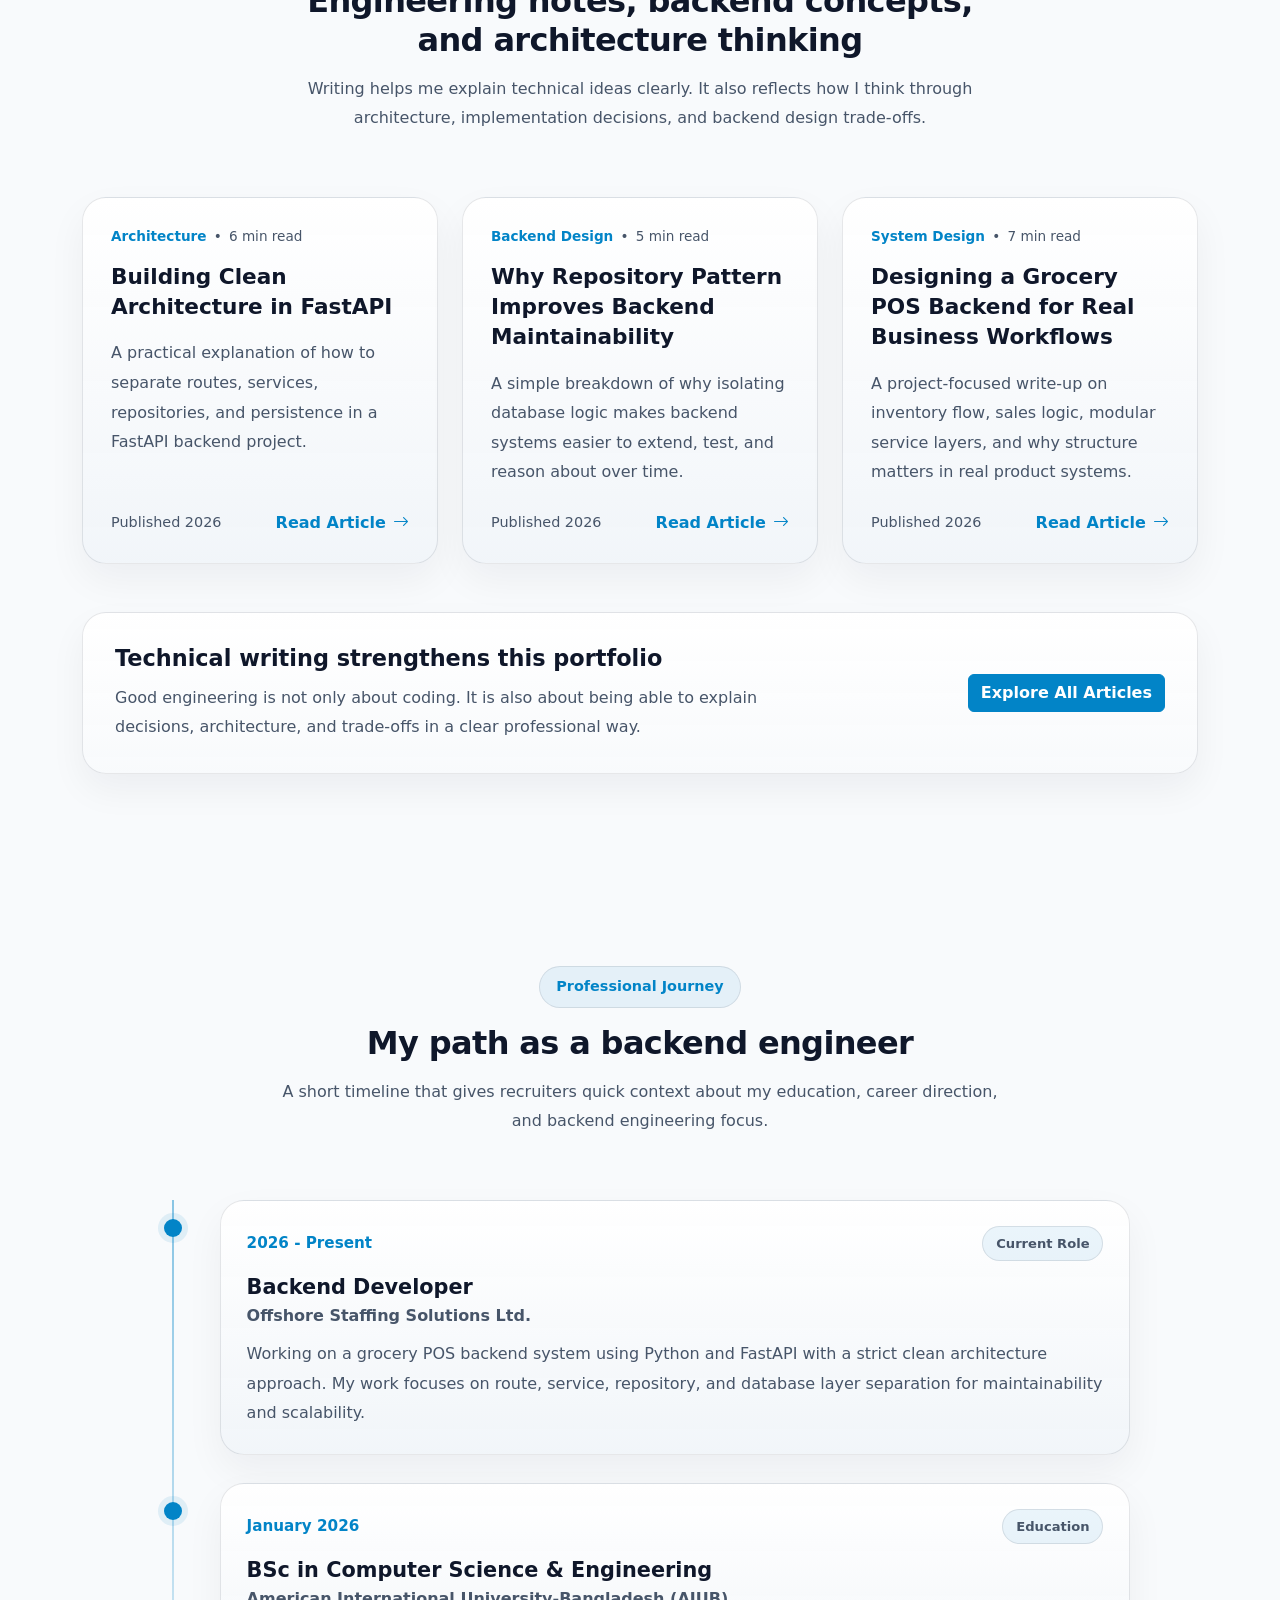
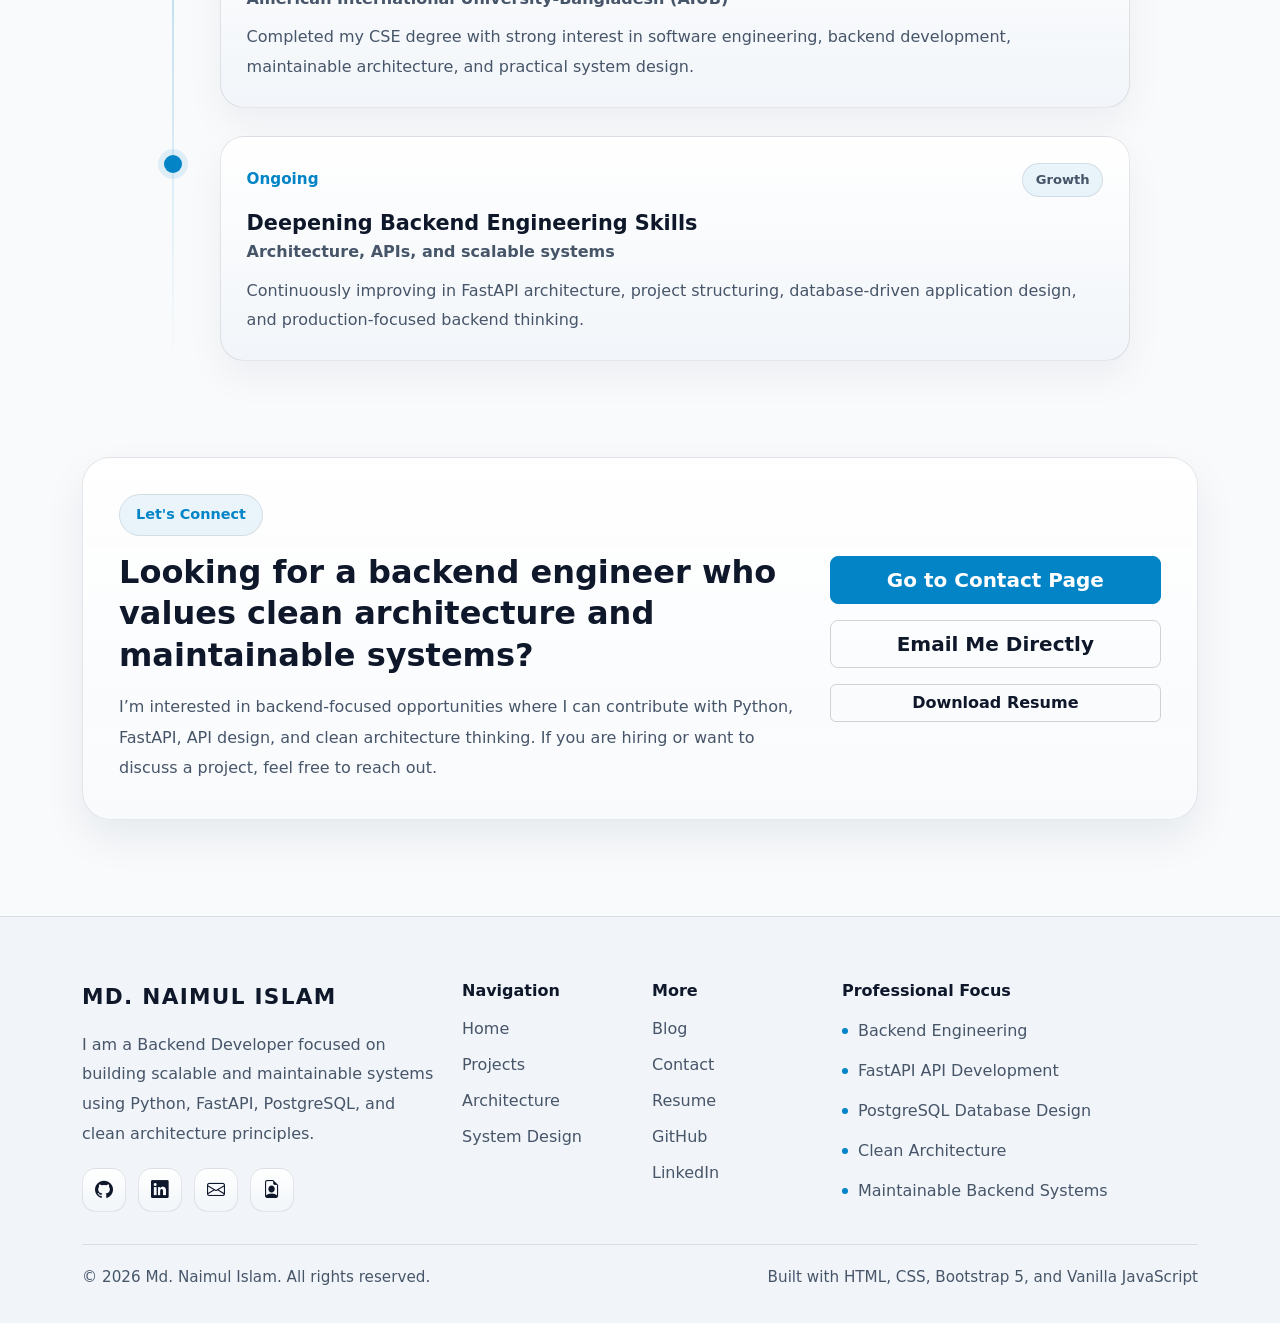
==== commit 4b89802e: "Update hero section and improvements" ====
--- a/index.html
+++ b/index.html
@@ -109,12 +109,12 @@
         <div class="container">
             <div class="row align-items-center g-5">
                 <div class="col-lg-7">
-                    <span class="section-badge mb-3 d-inline-block">Backend Engineer Portfolio</span>
+                    <span class="section-badge mb-3 d-inline-block">Overview</span>
                     <h1 class="display-3 fw-bold hero-title">
                         I'm Md. Naimul Islam
                     </h1>
 
-                    <h3 class="hero-skills mt-1">
+                    <h3 class="hero-tech mt-1">
                         Backend Engineer building scalable APIs and maintainable systems with Python and FastAPI.
                     </h3>
 
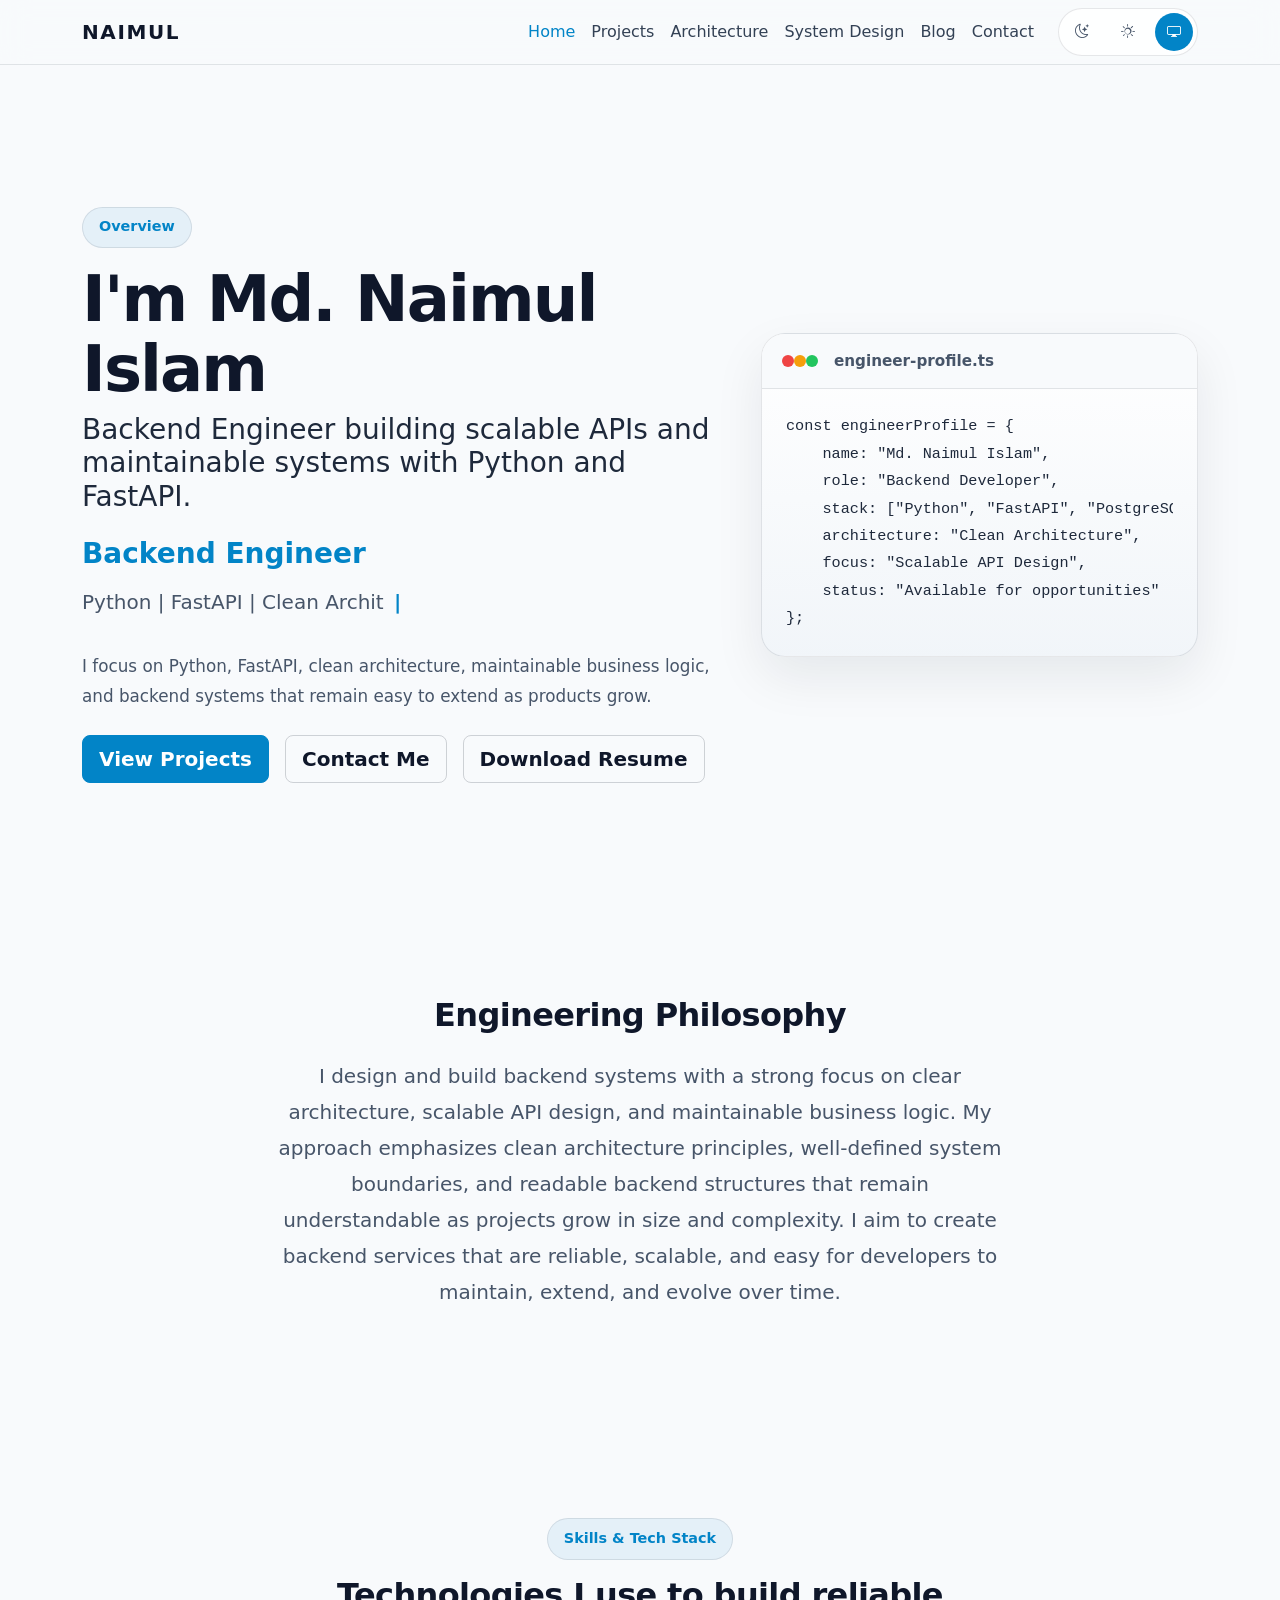
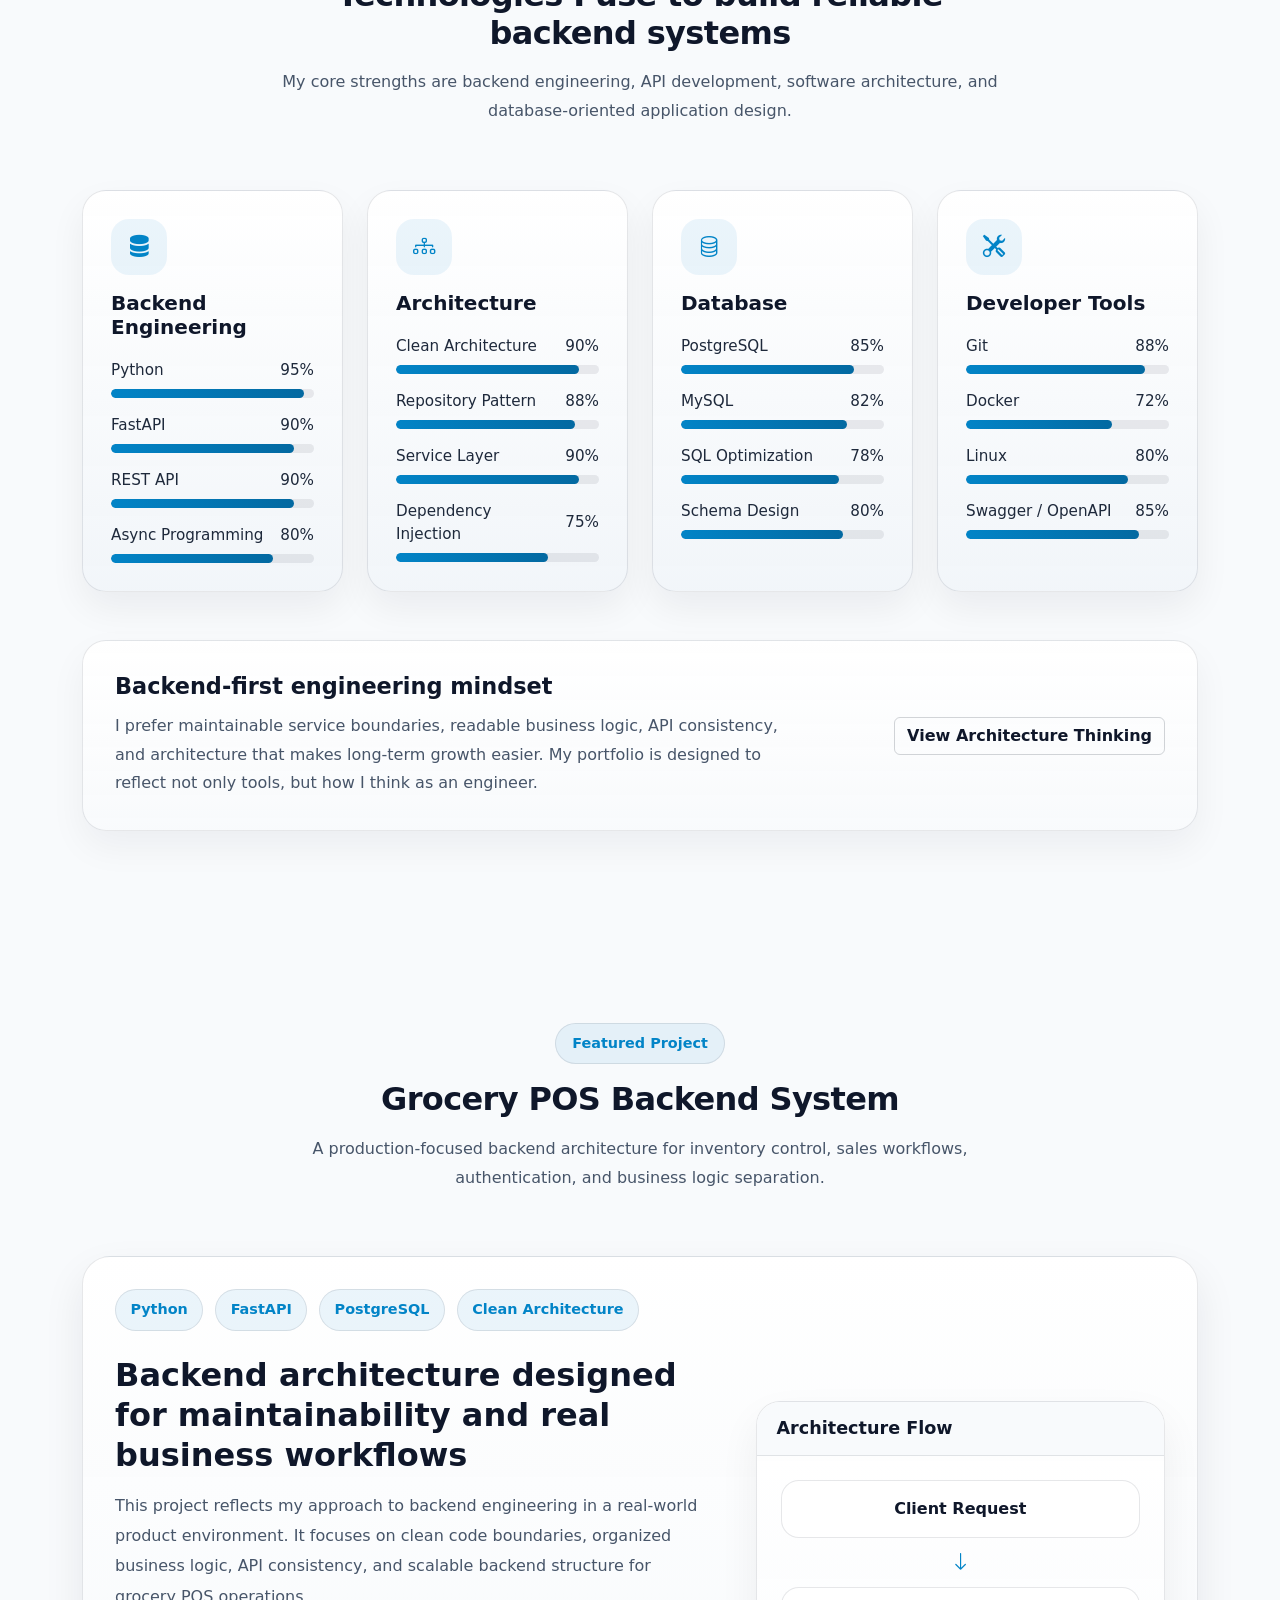
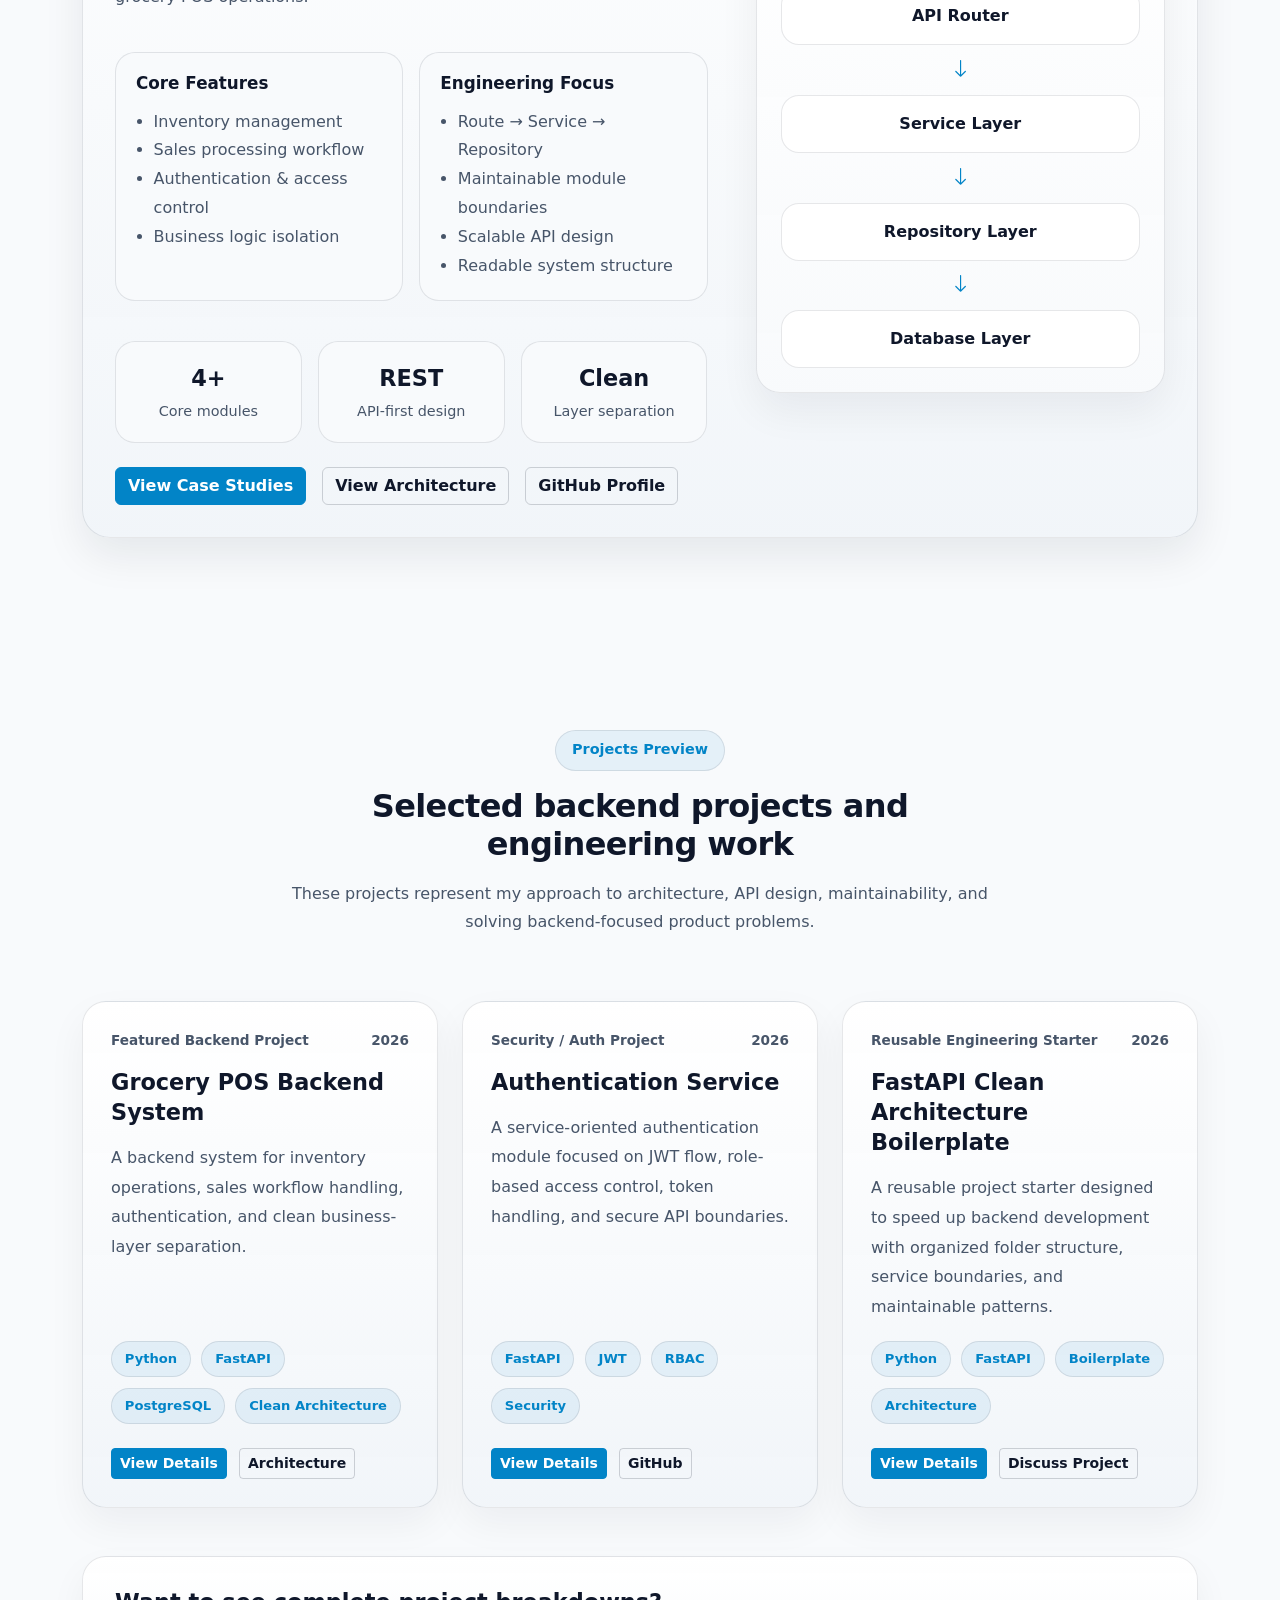
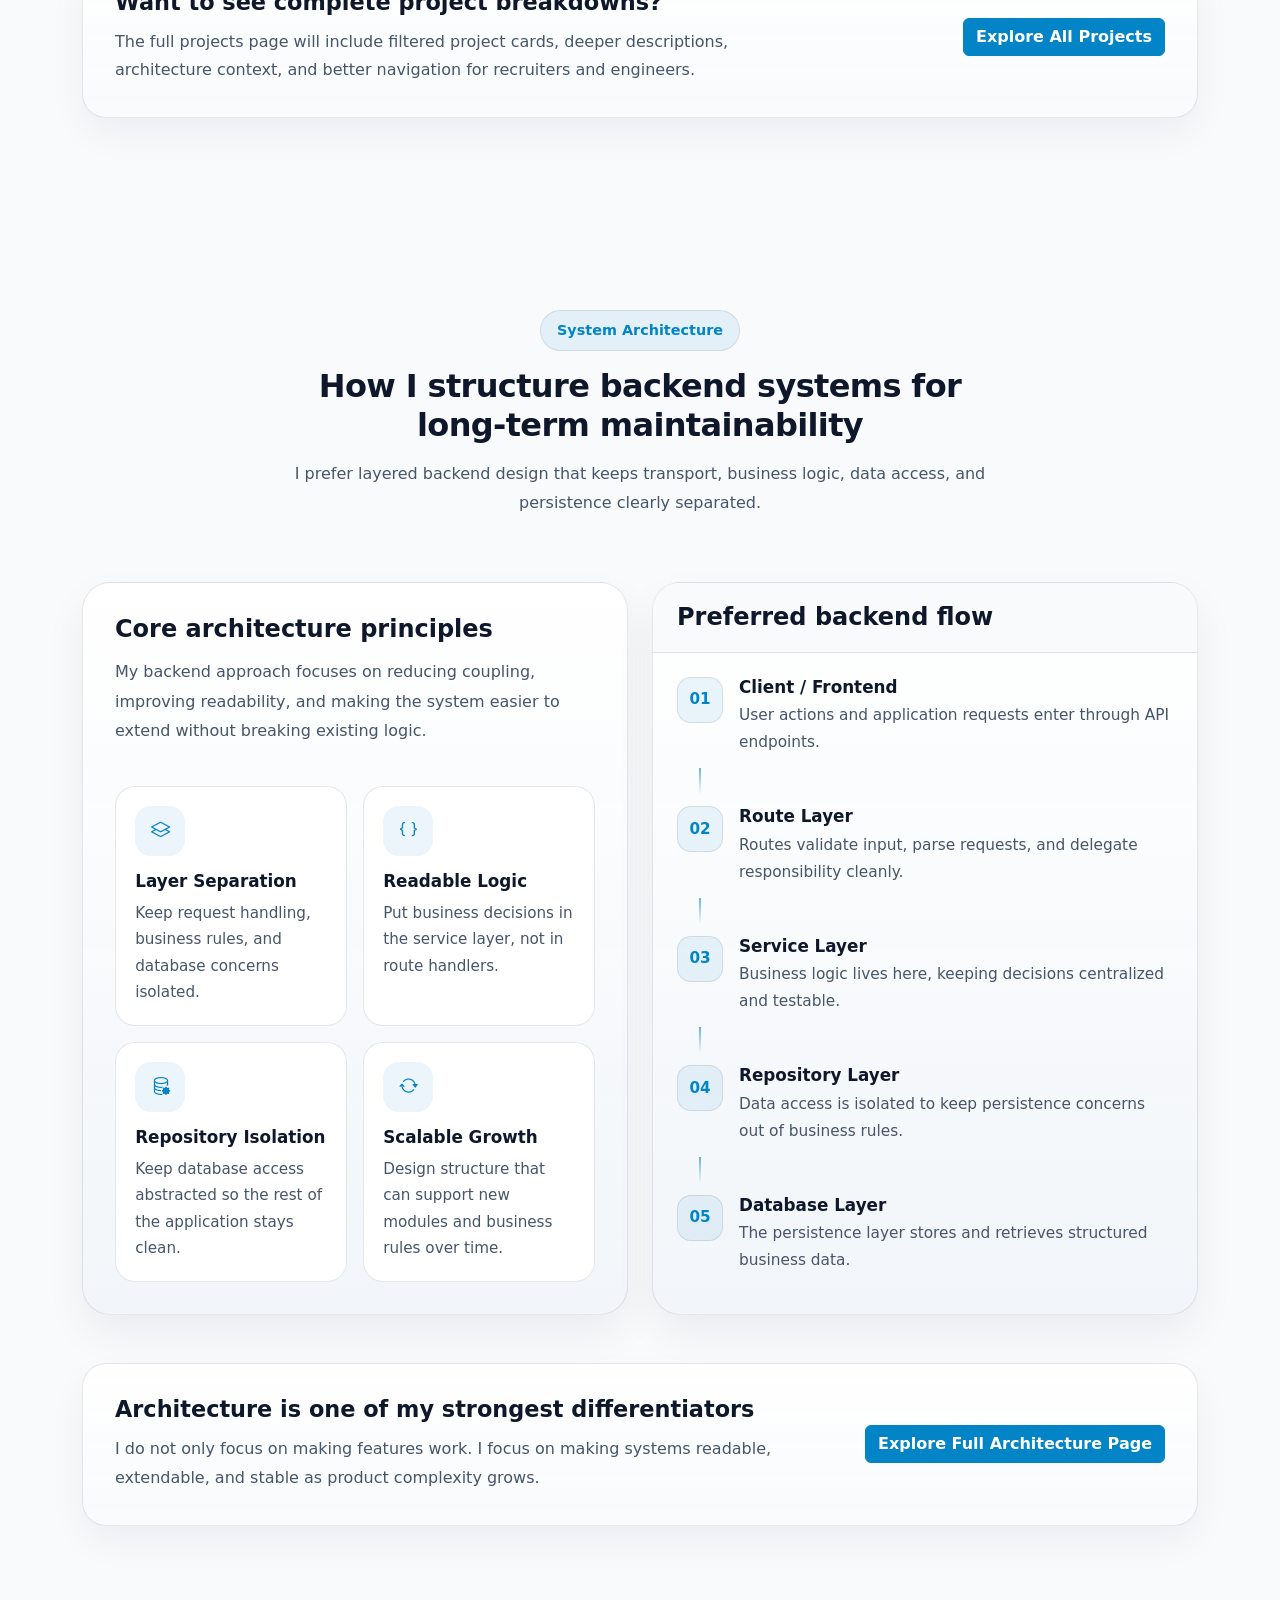
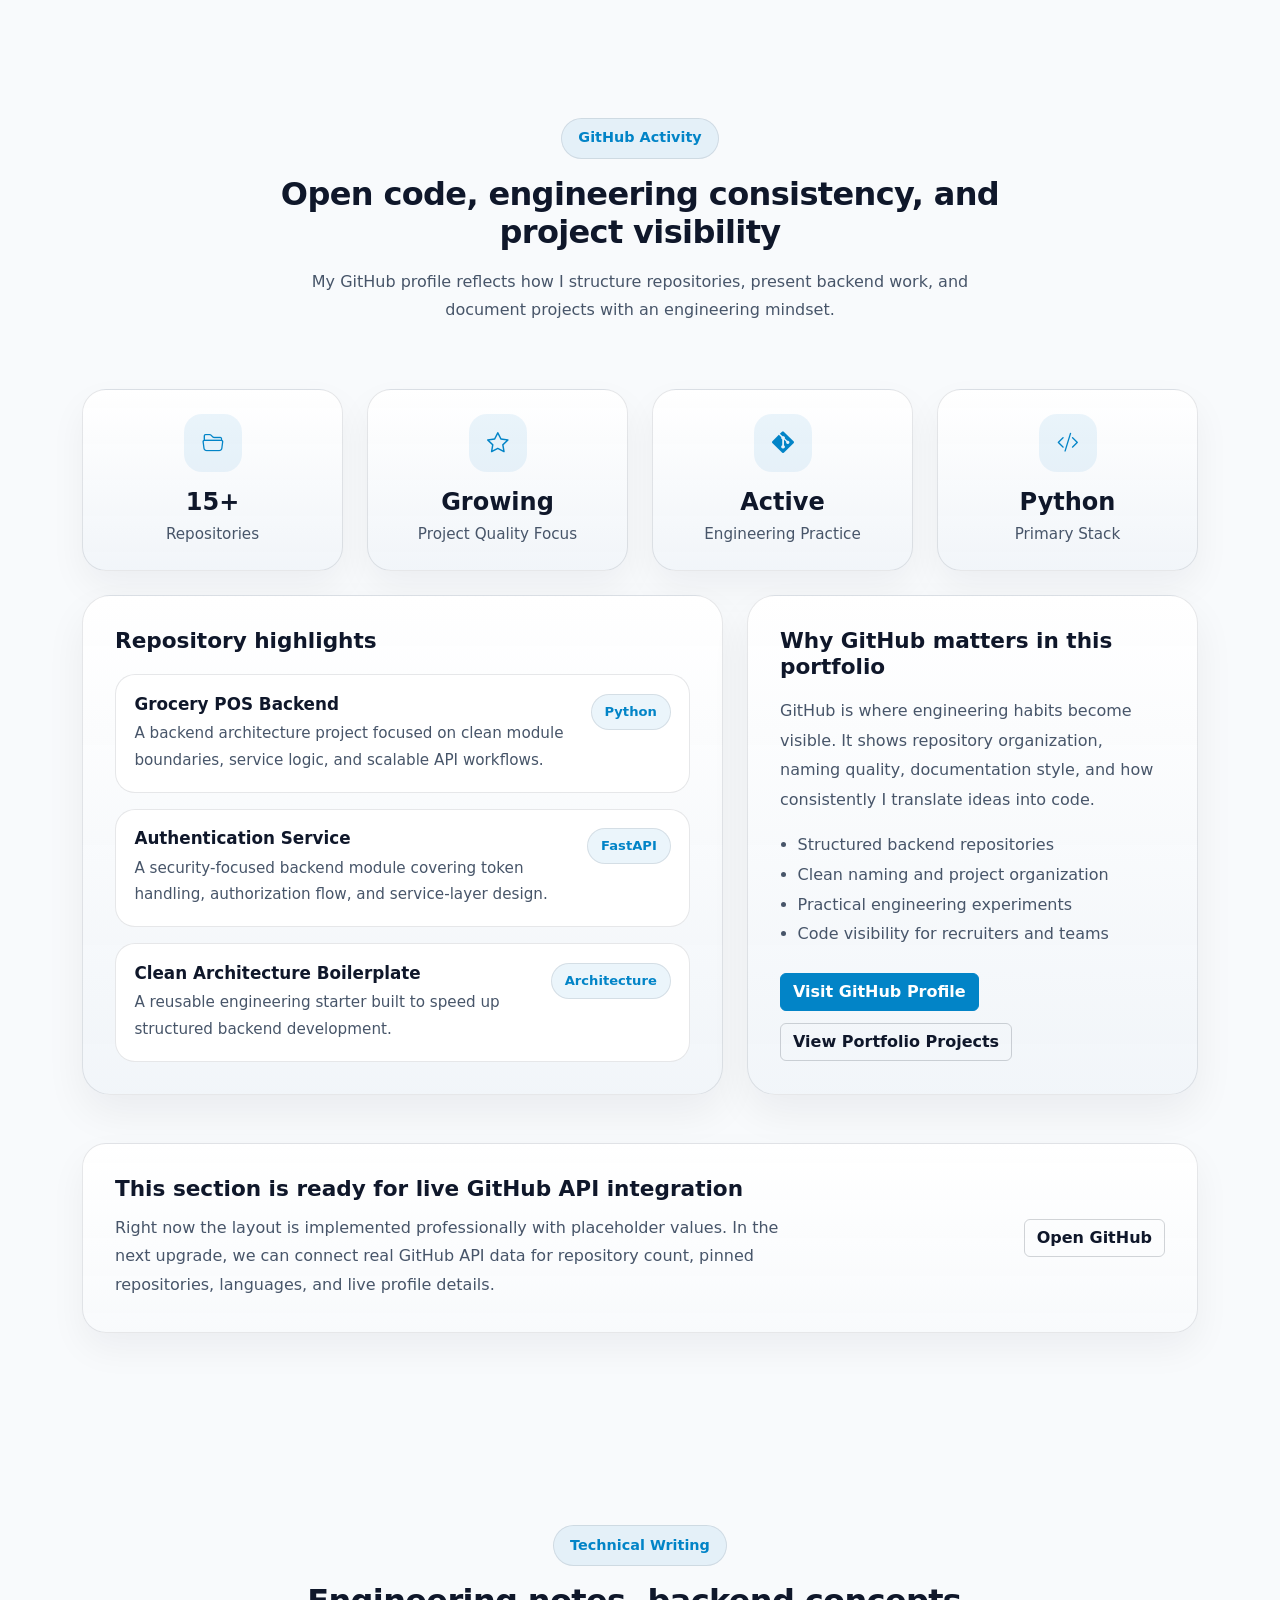
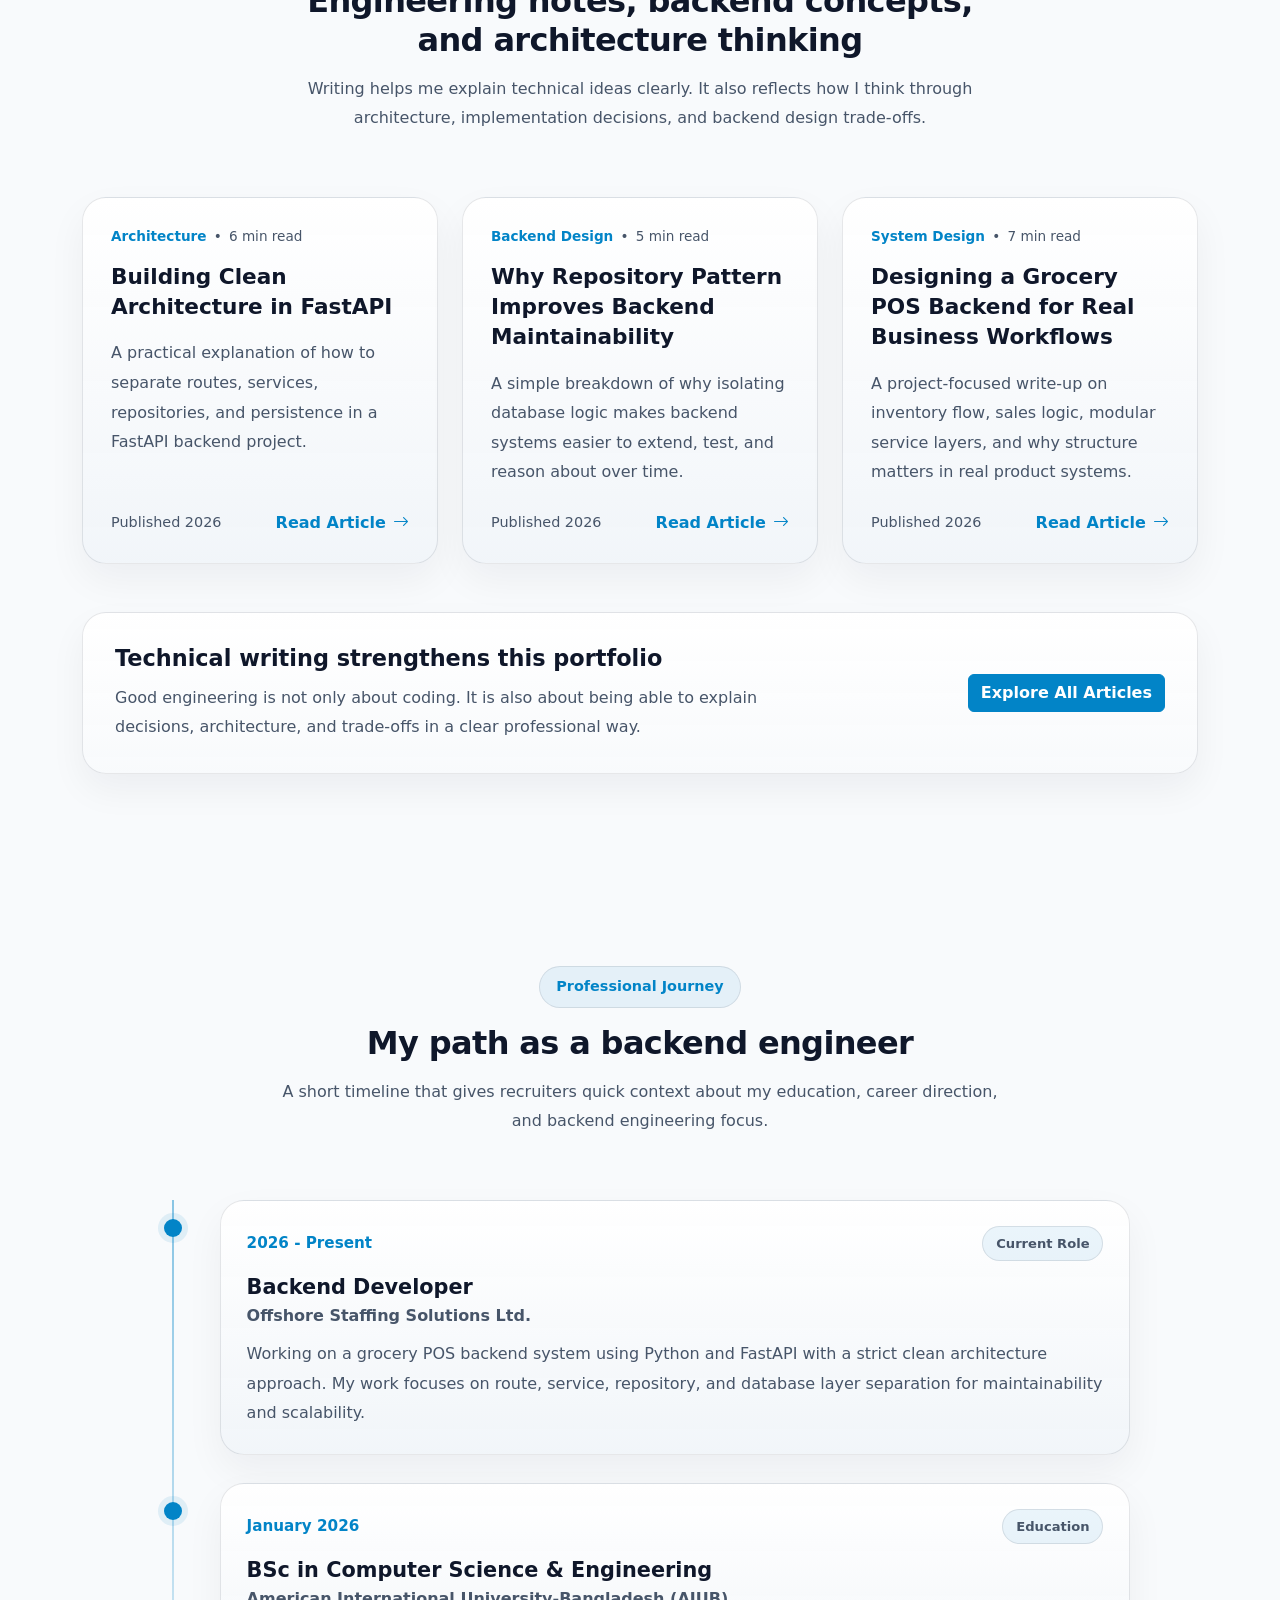
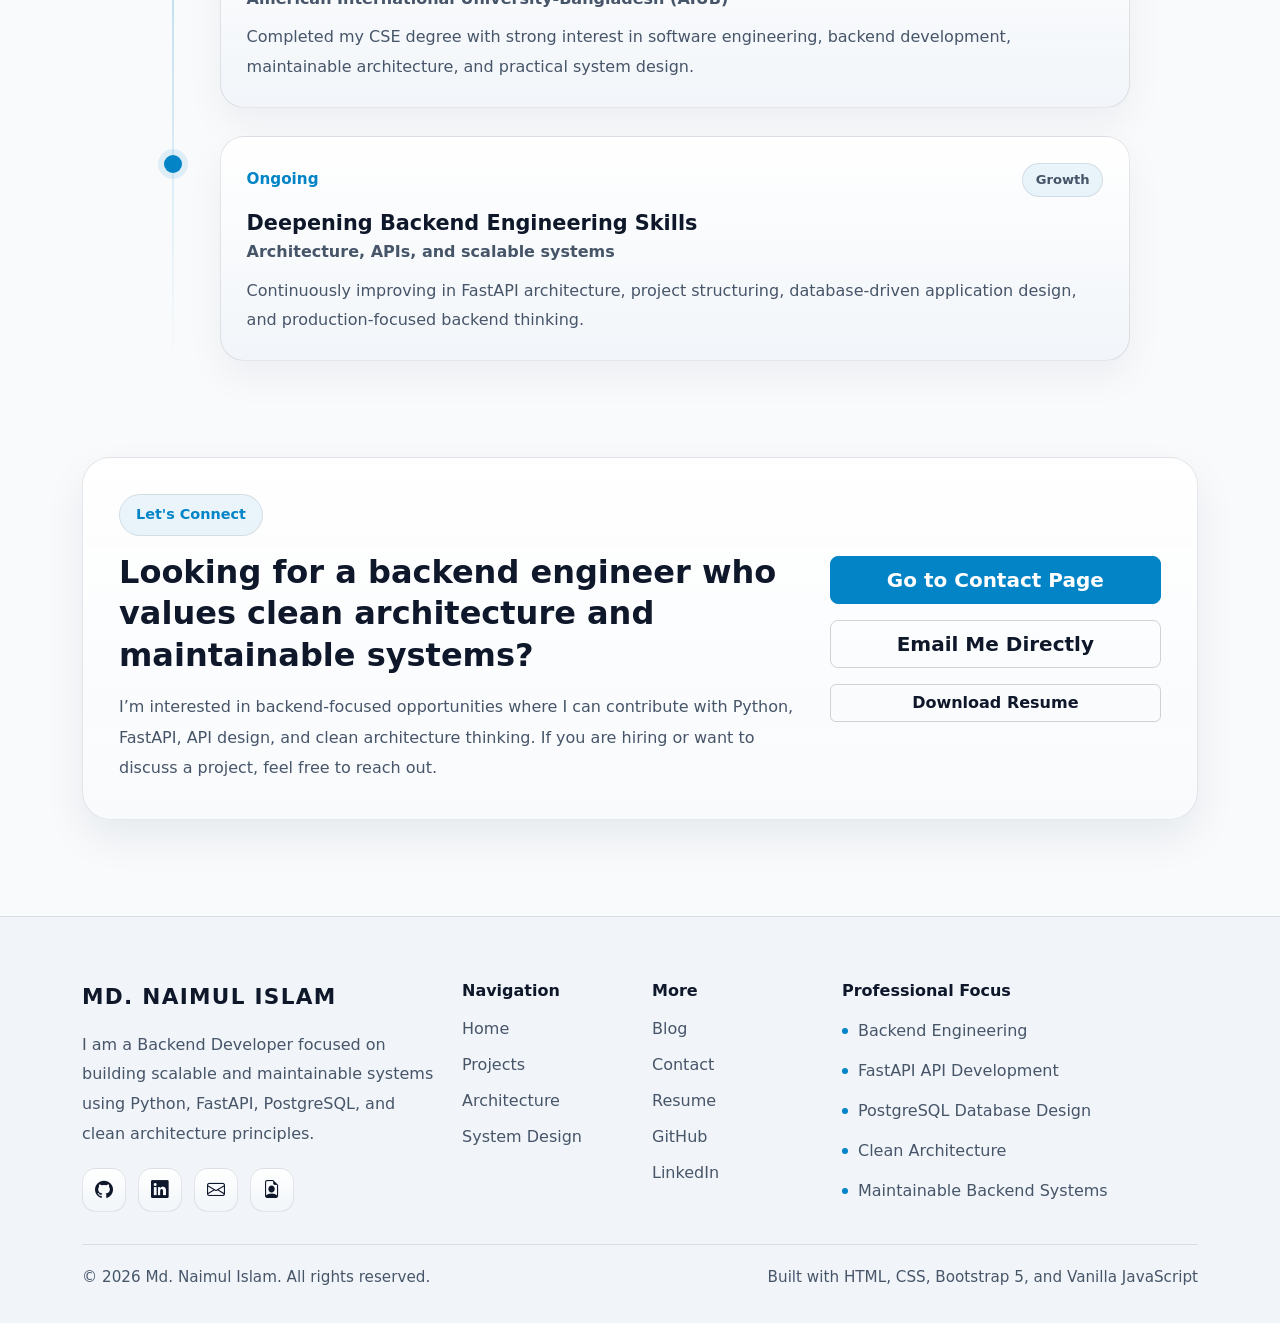
==== commit c1c679b1: "Update resume link to new file name" ====
--- a/index.html
+++ b/index.html
@@ -141,7 +141,7 @@
                             Contact Me
                         </a>
 
-                        <a href="resume/md_naimul_islam_resume.pdf" class="btn btn-outline-theme btn-lg">
+                        <a href="resume/Md.Naimul_Islam.pdf" class="btn btn-outline-theme btn-lg">
                             Download Resume
                         </a>
                     </div>
@@ -1416,4 +1416,4 @@
 
 </body>
 
-</html>+</html>
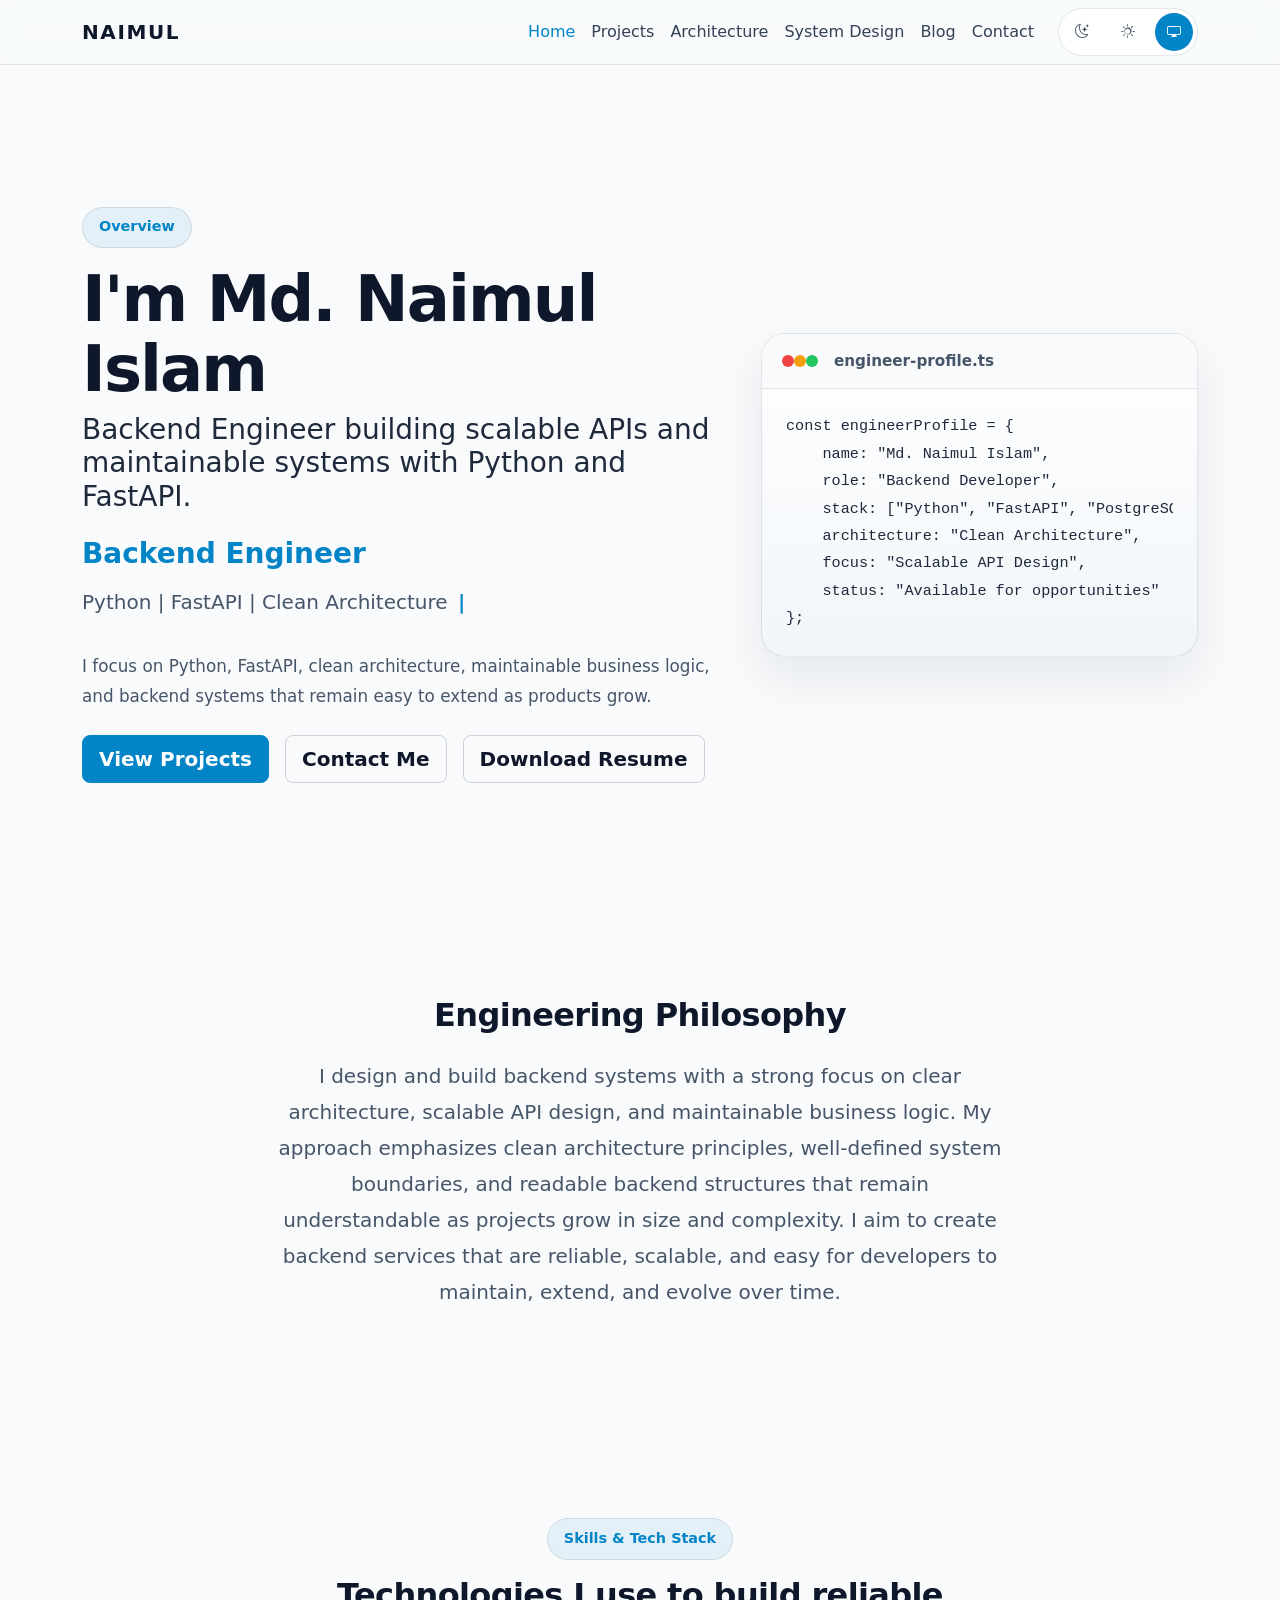
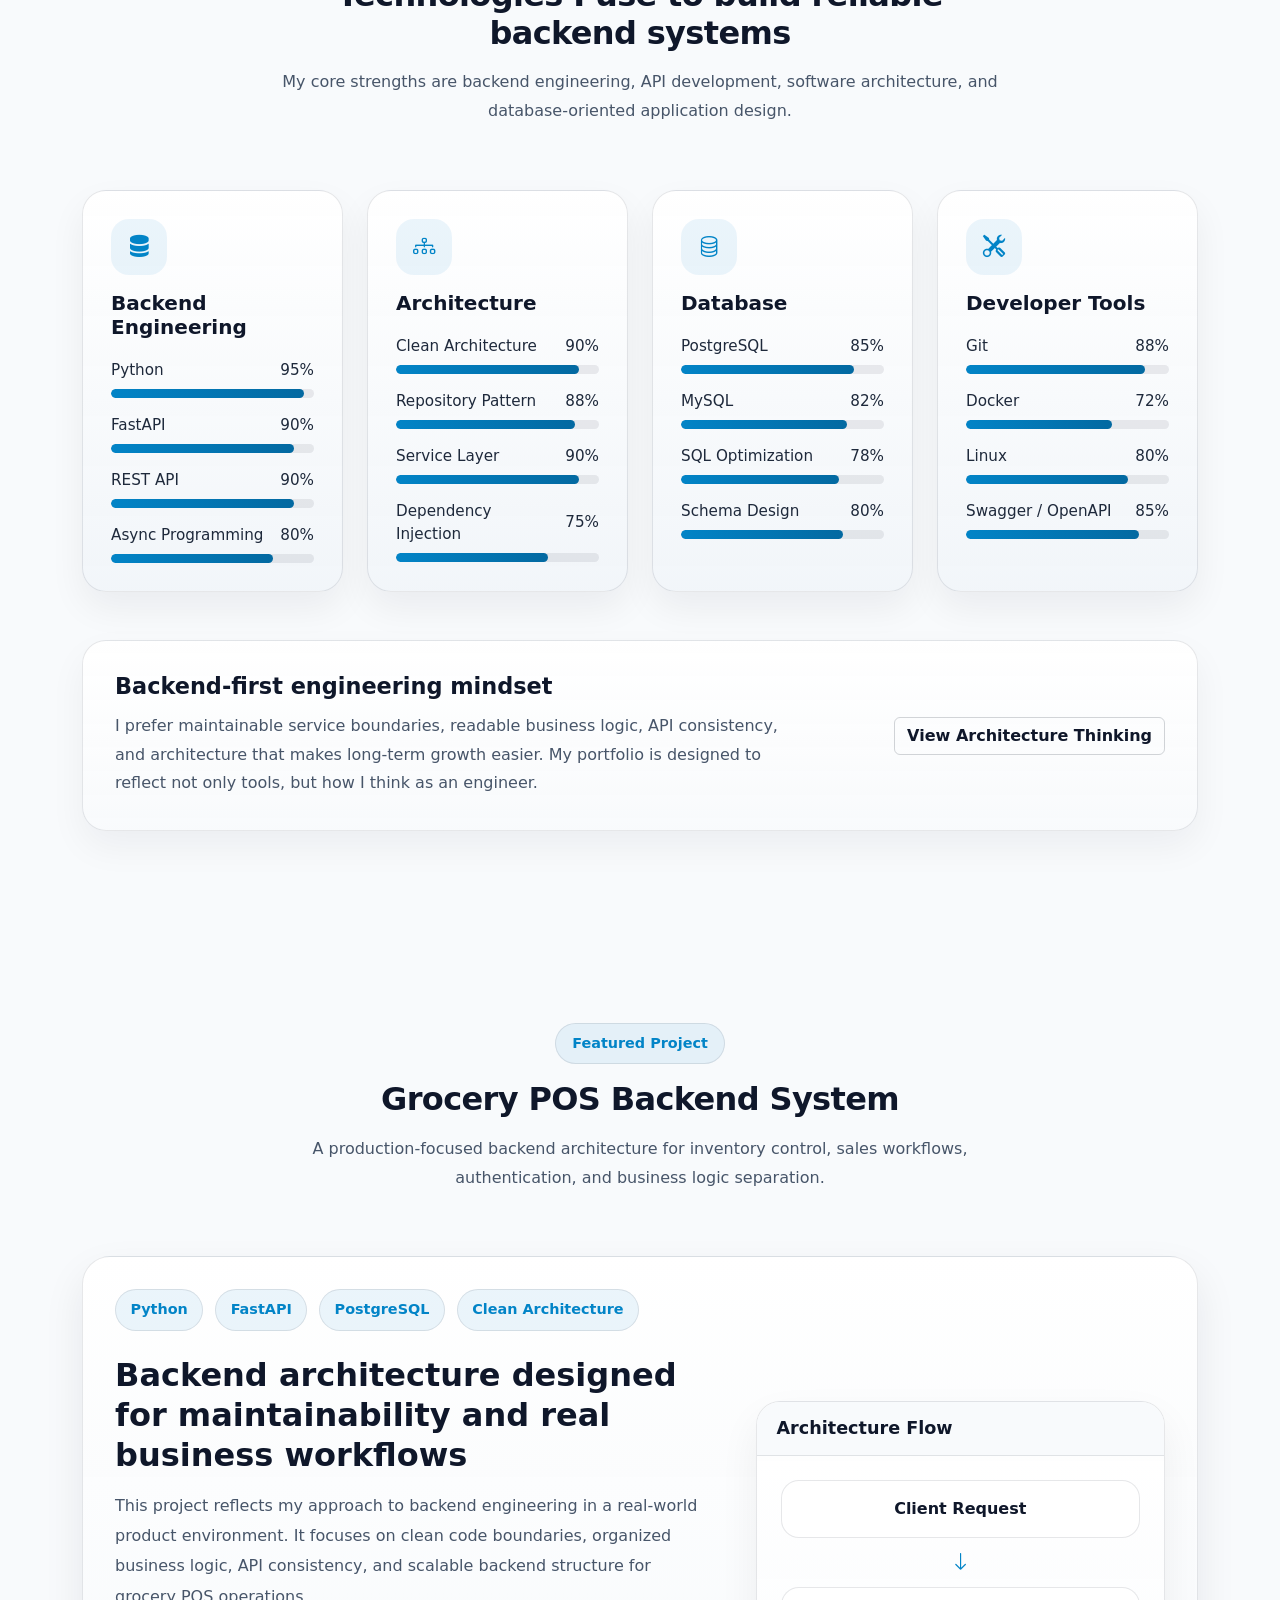
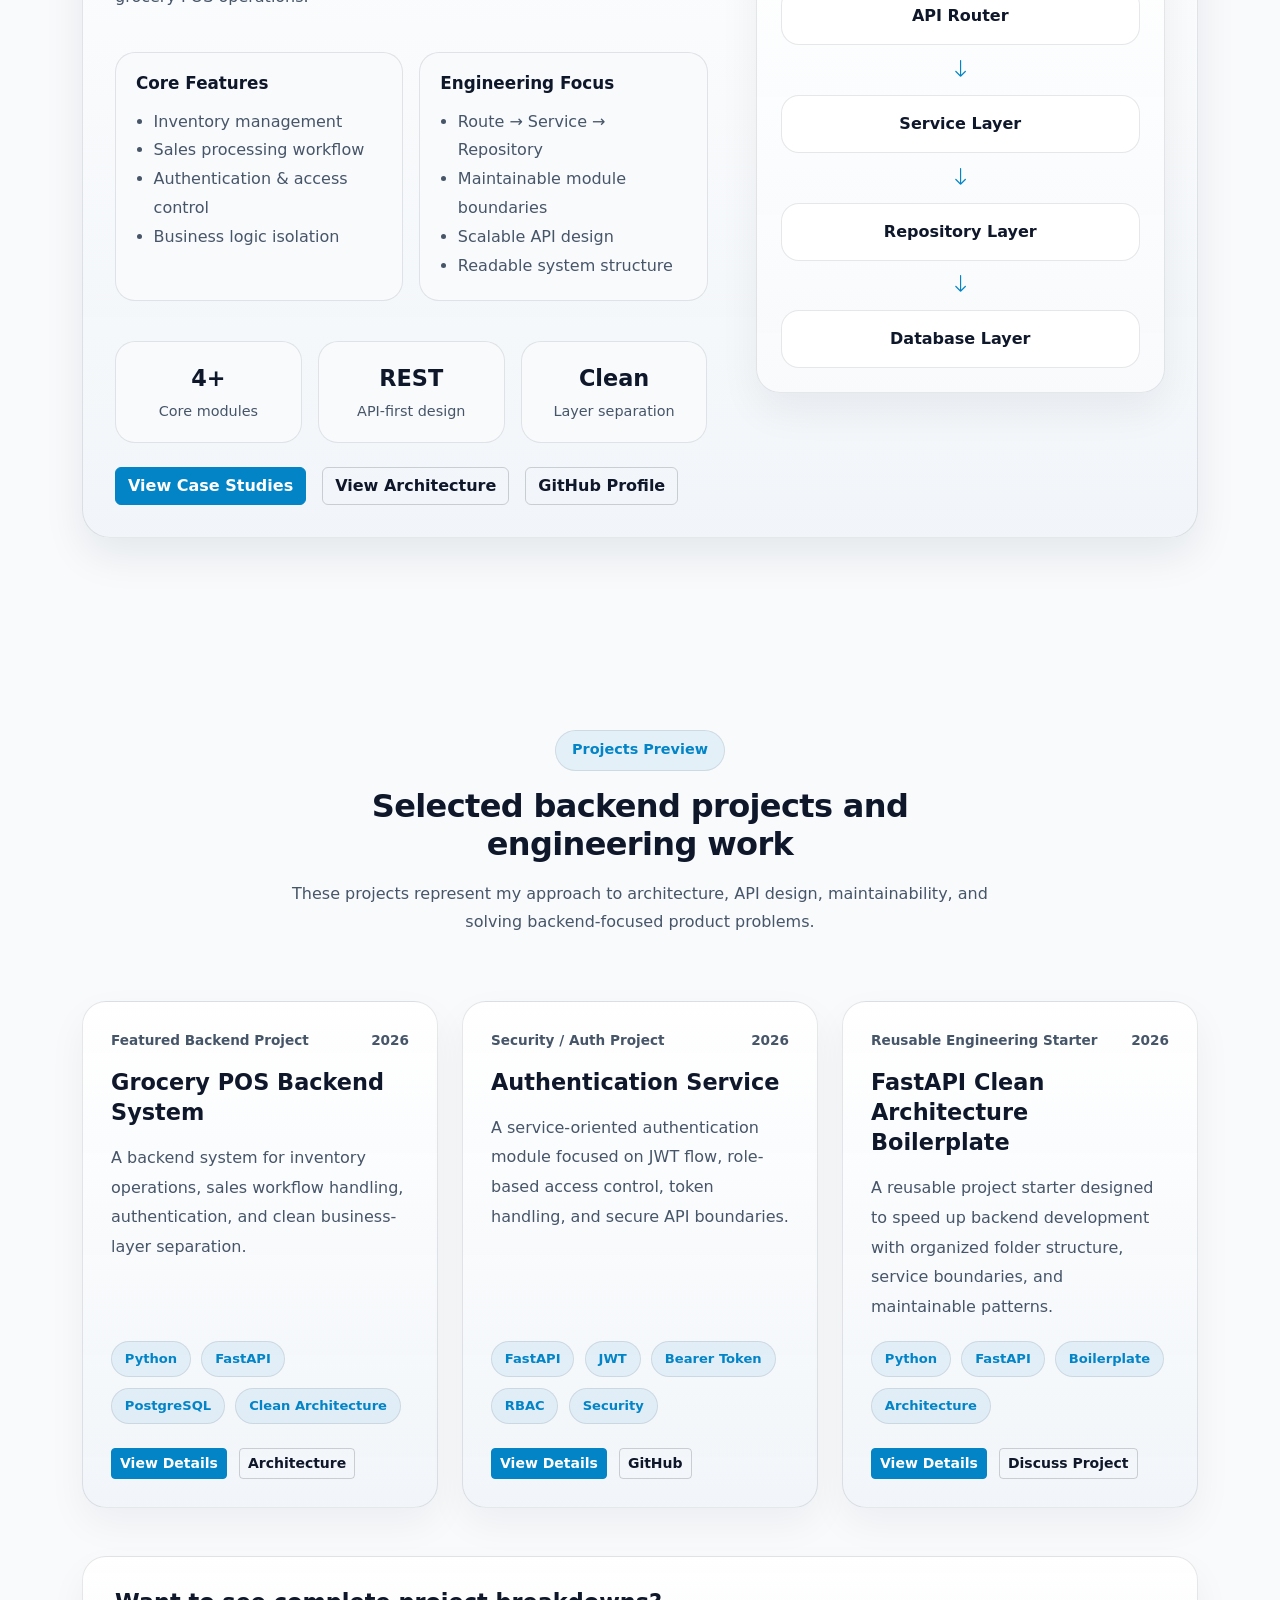
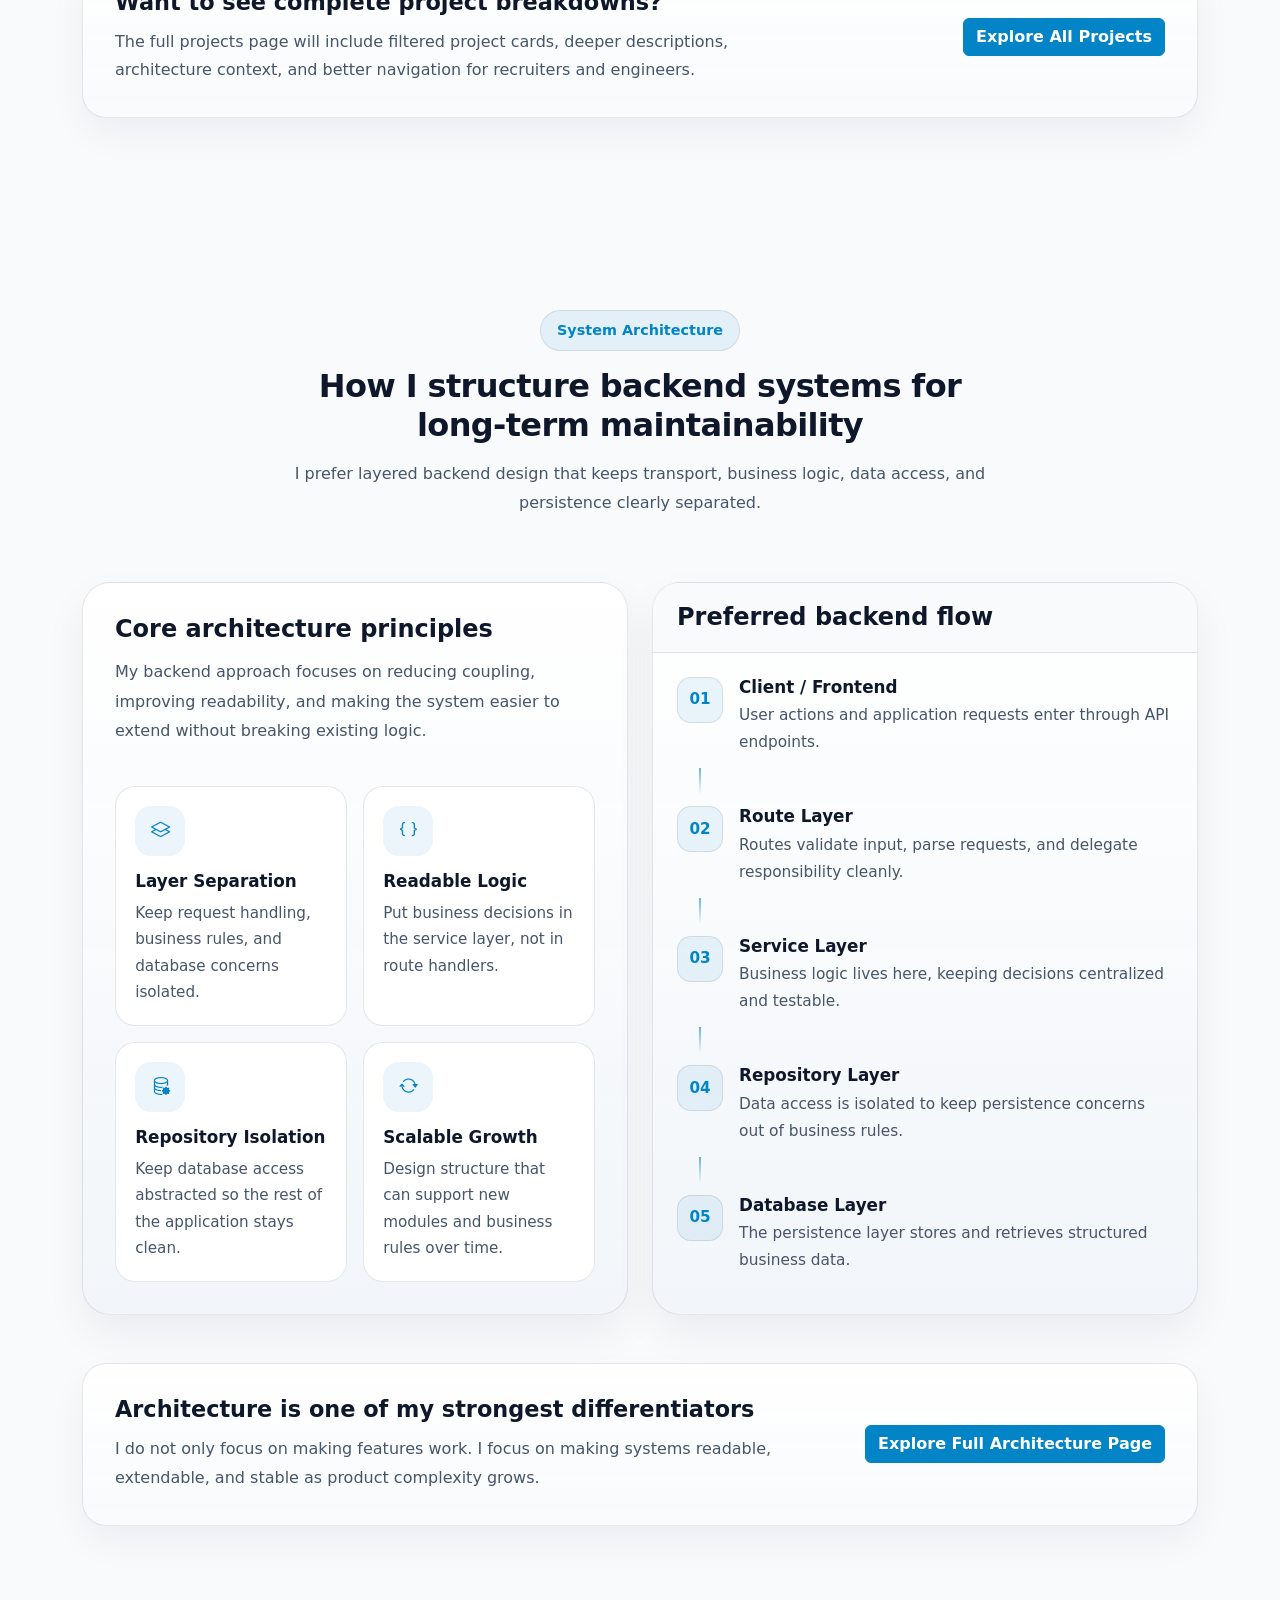
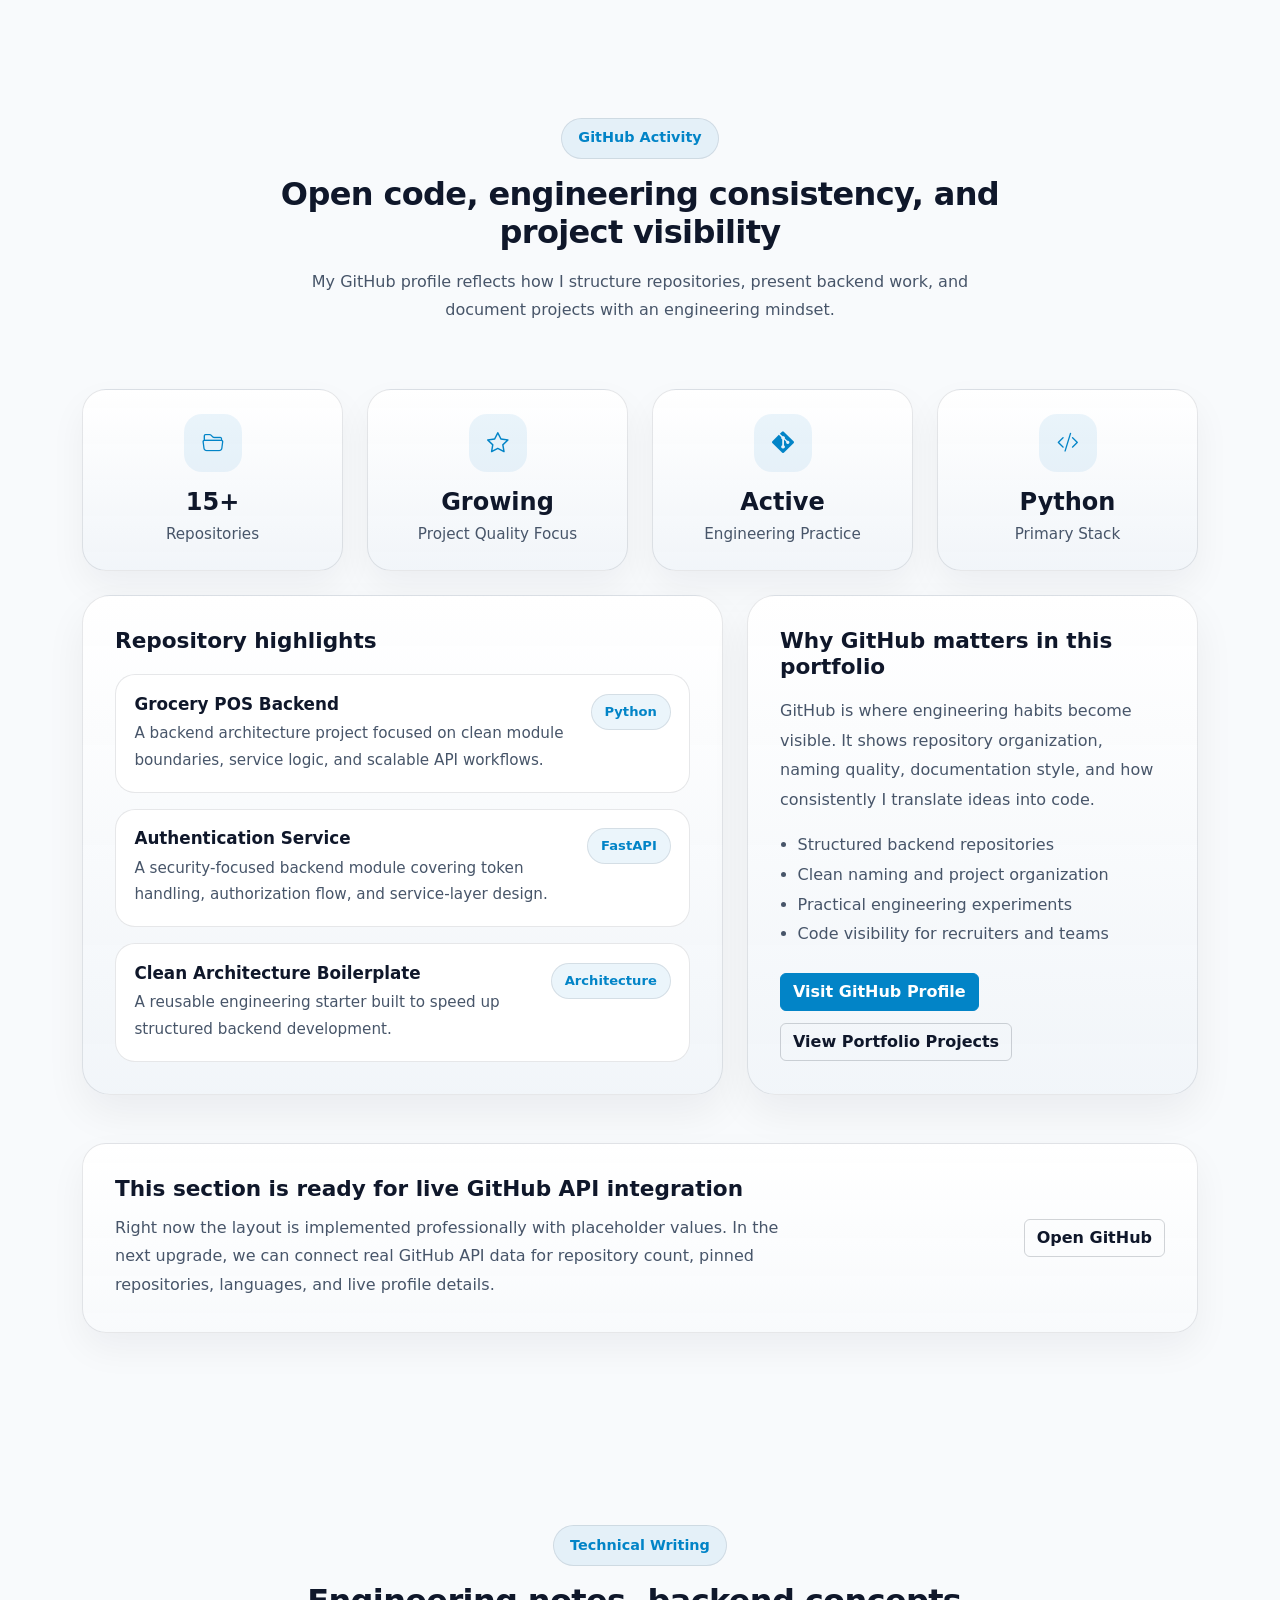
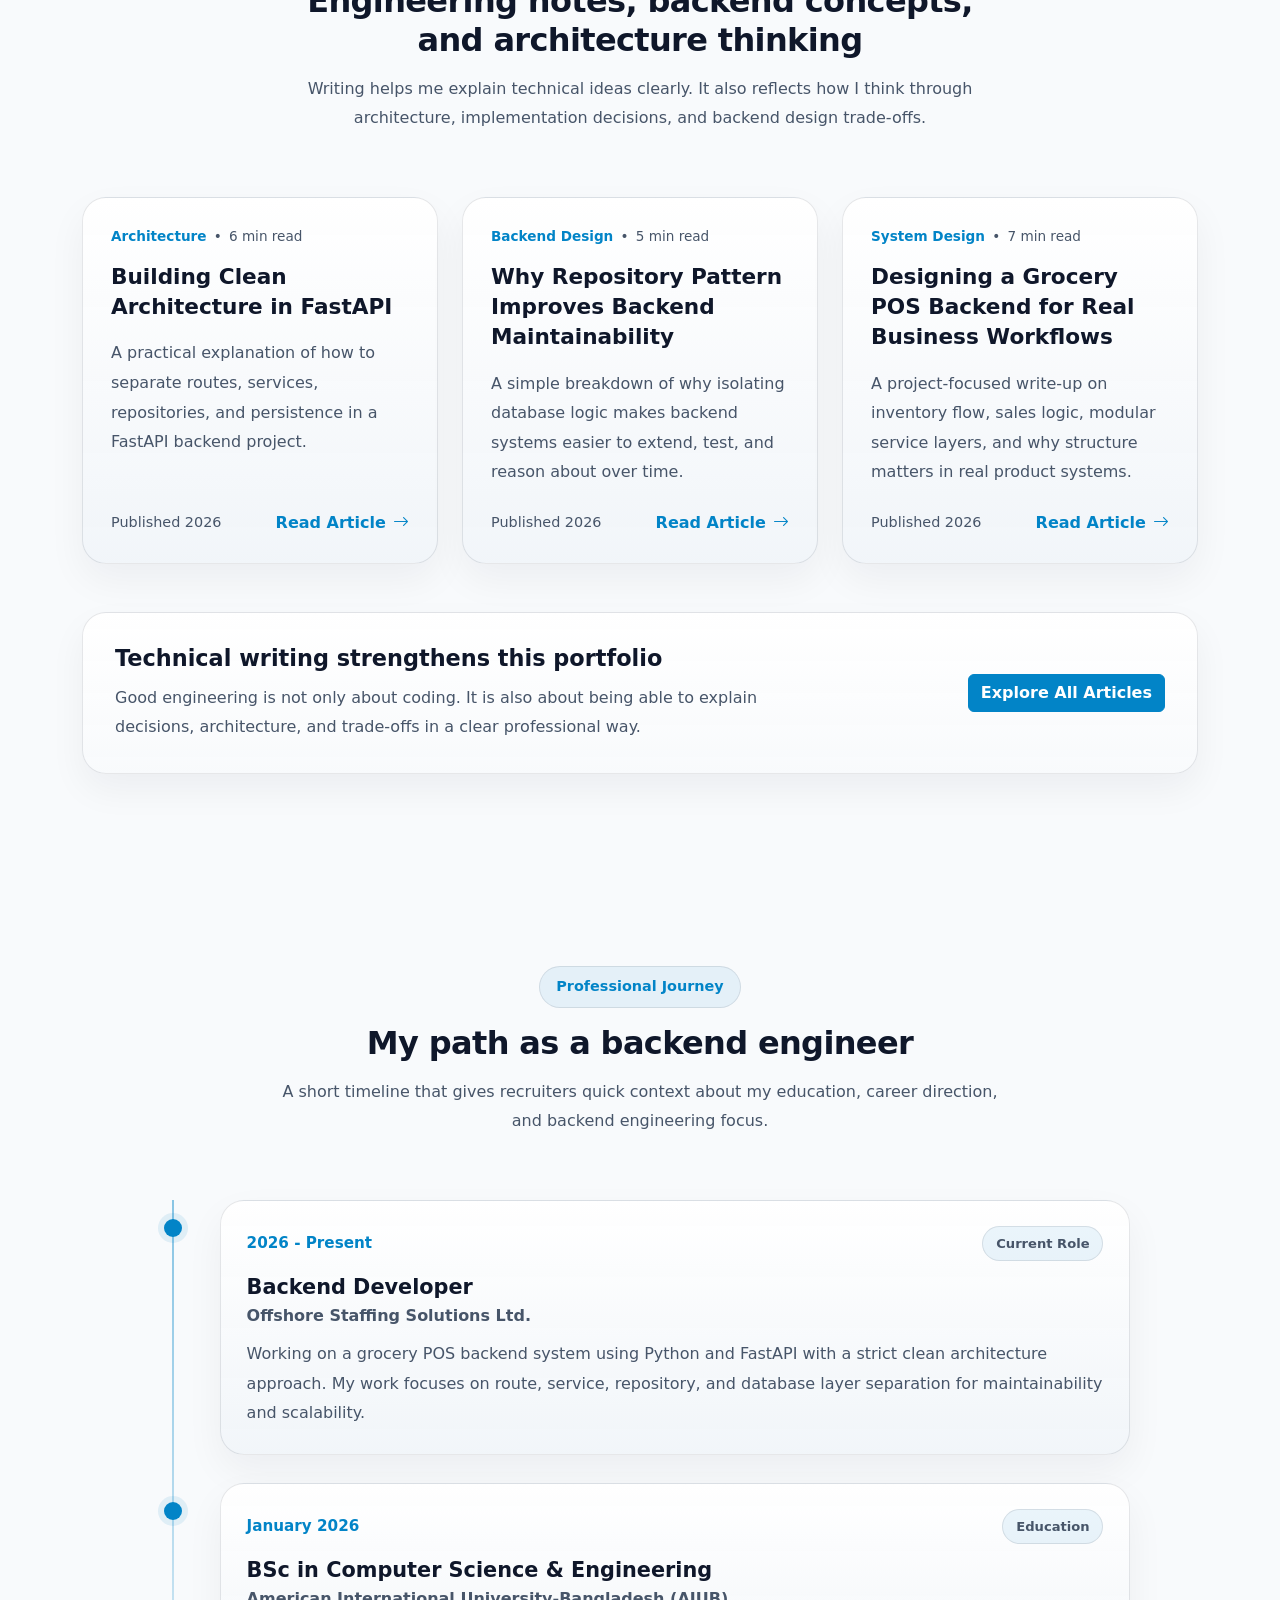
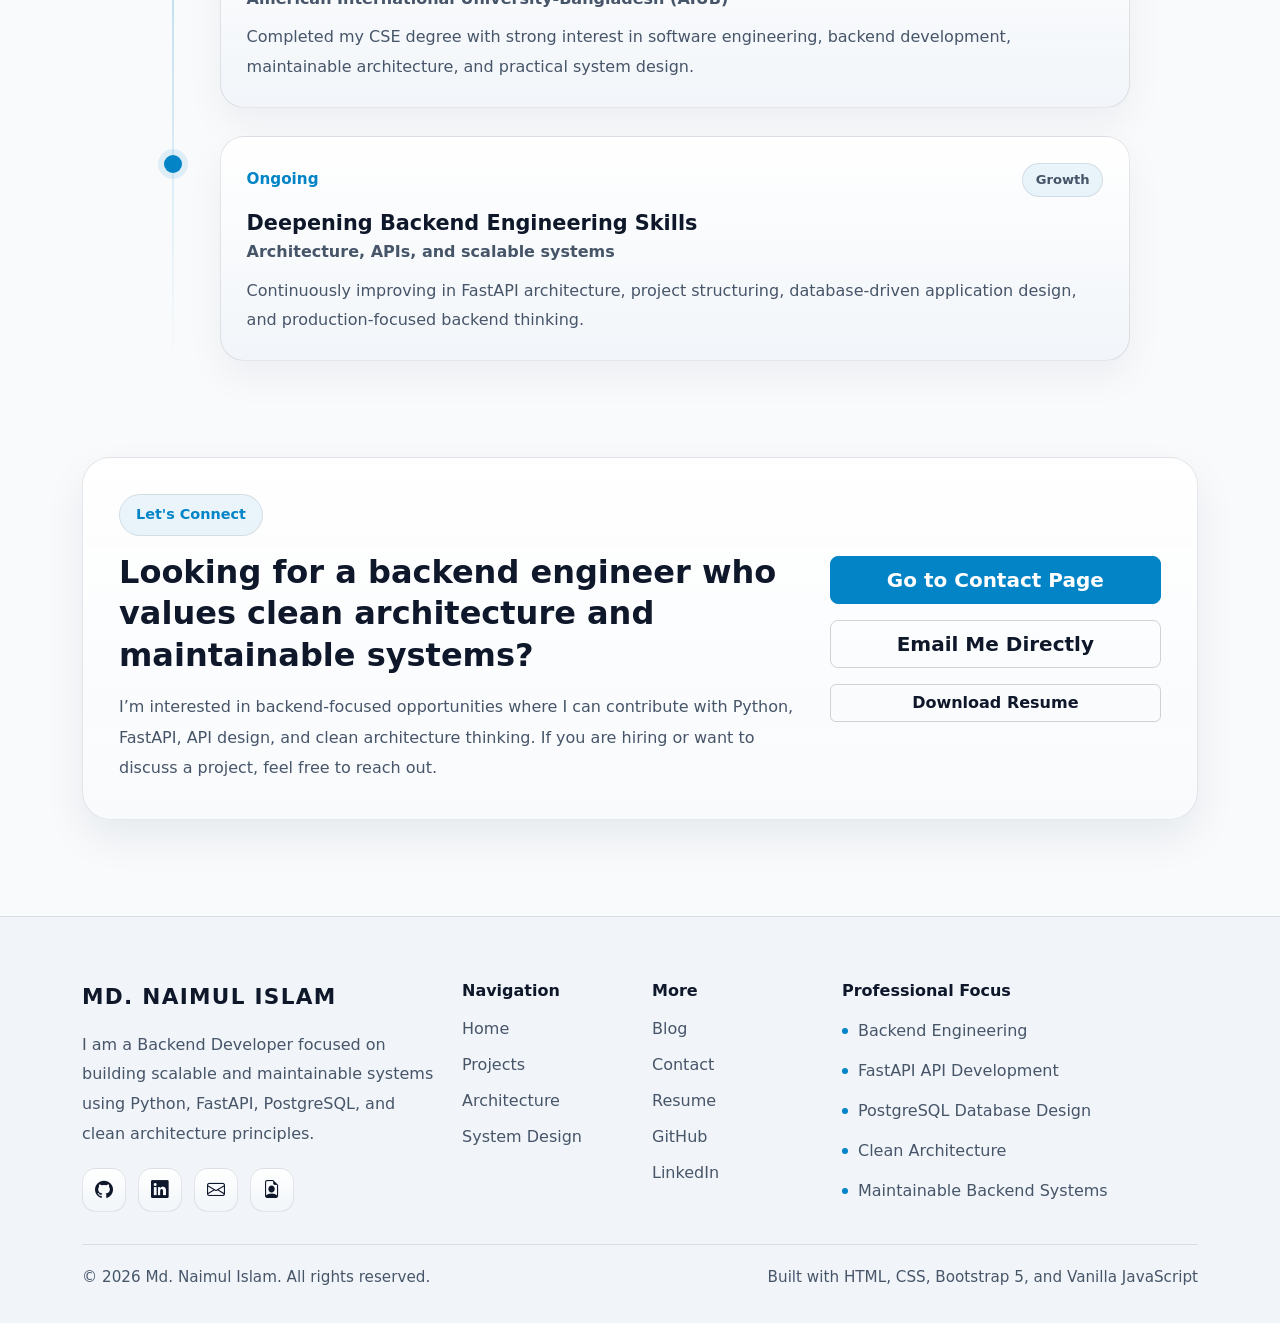
==== commit 36aec85c: "Add 'Bearer Token' tag to project preview" ====
--- a/index.html
+++ b/index.html
@@ -626,6 +626,7 @@
                         <div class="project-preview-tags">
                             <span class="project-preview-tag">FastAPI</span>
                             <span class="project-preview-tag">JWT</span>
+                            <span class="project-preview-tag">Bearer Token</span>
                             <span class="project-preview-tag">RBAC</span>
                             <span class="project-preview-tag">Security</span>
                         </div>
